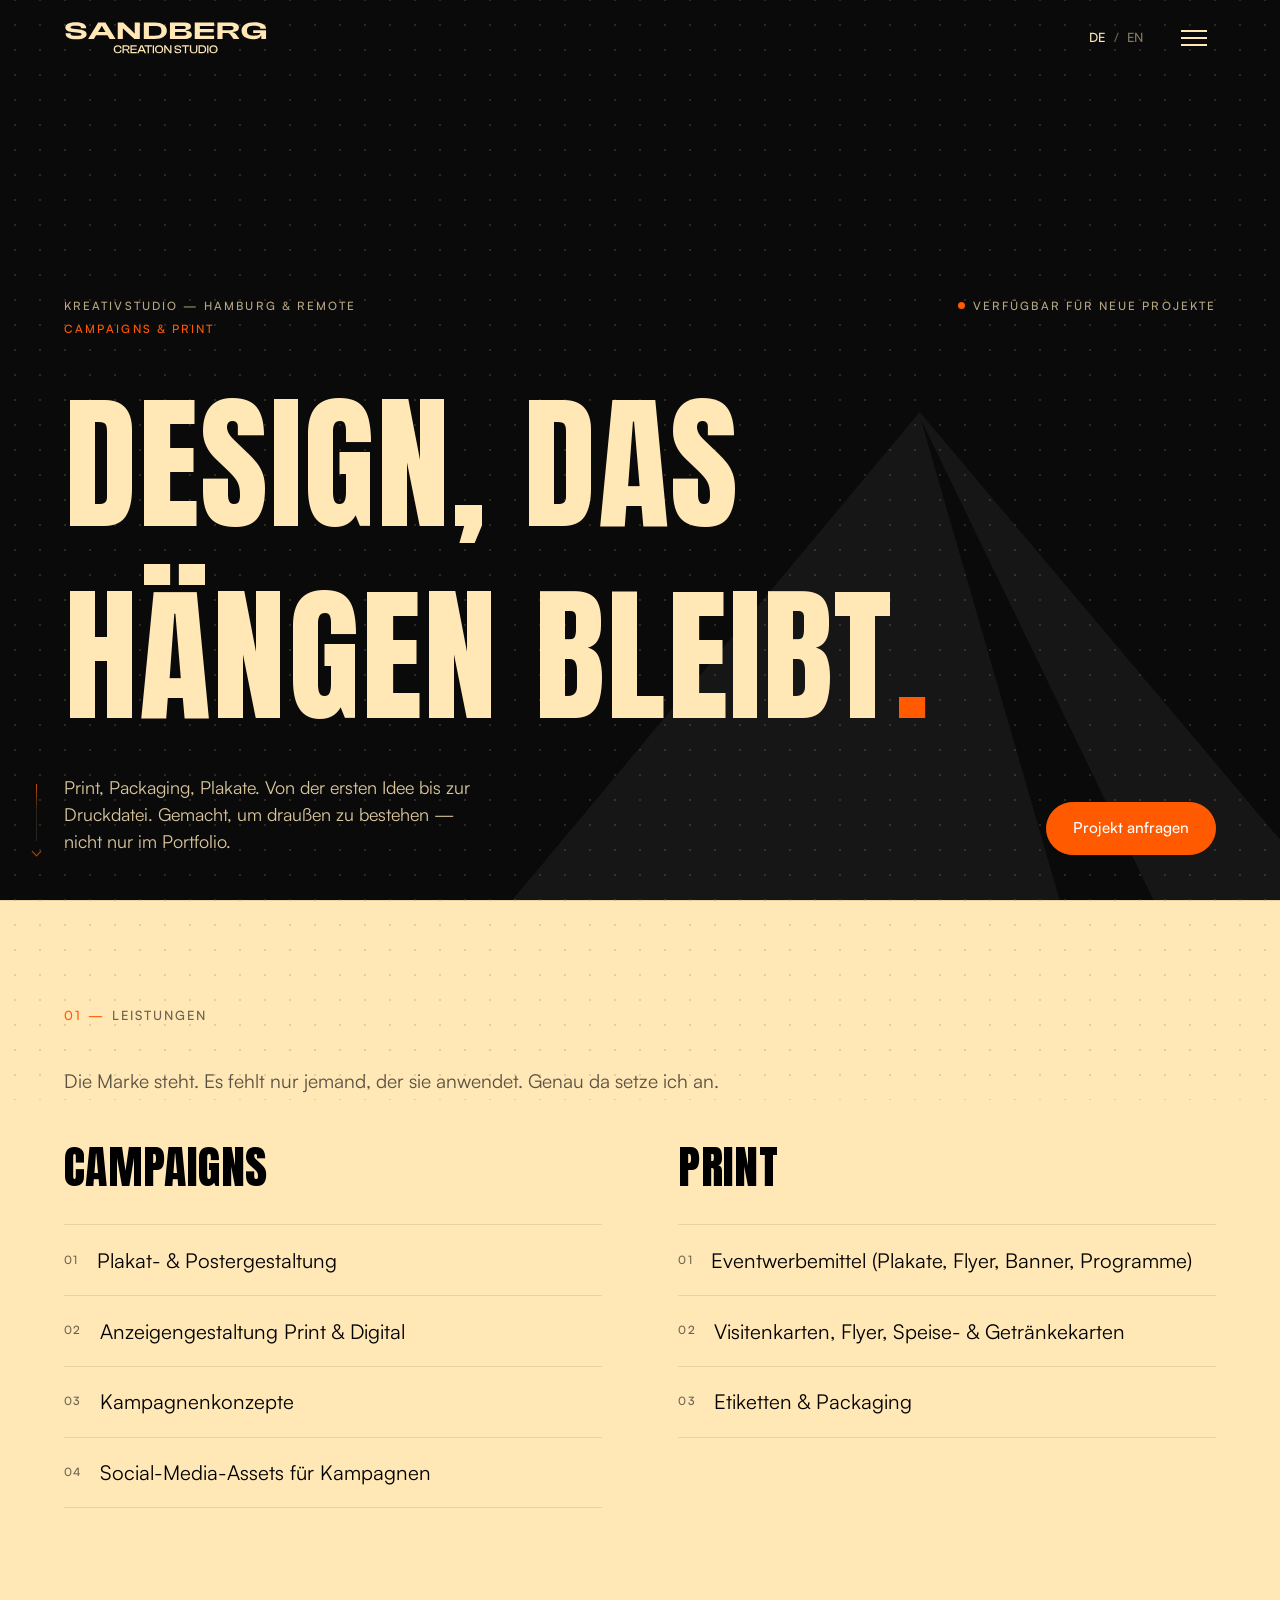
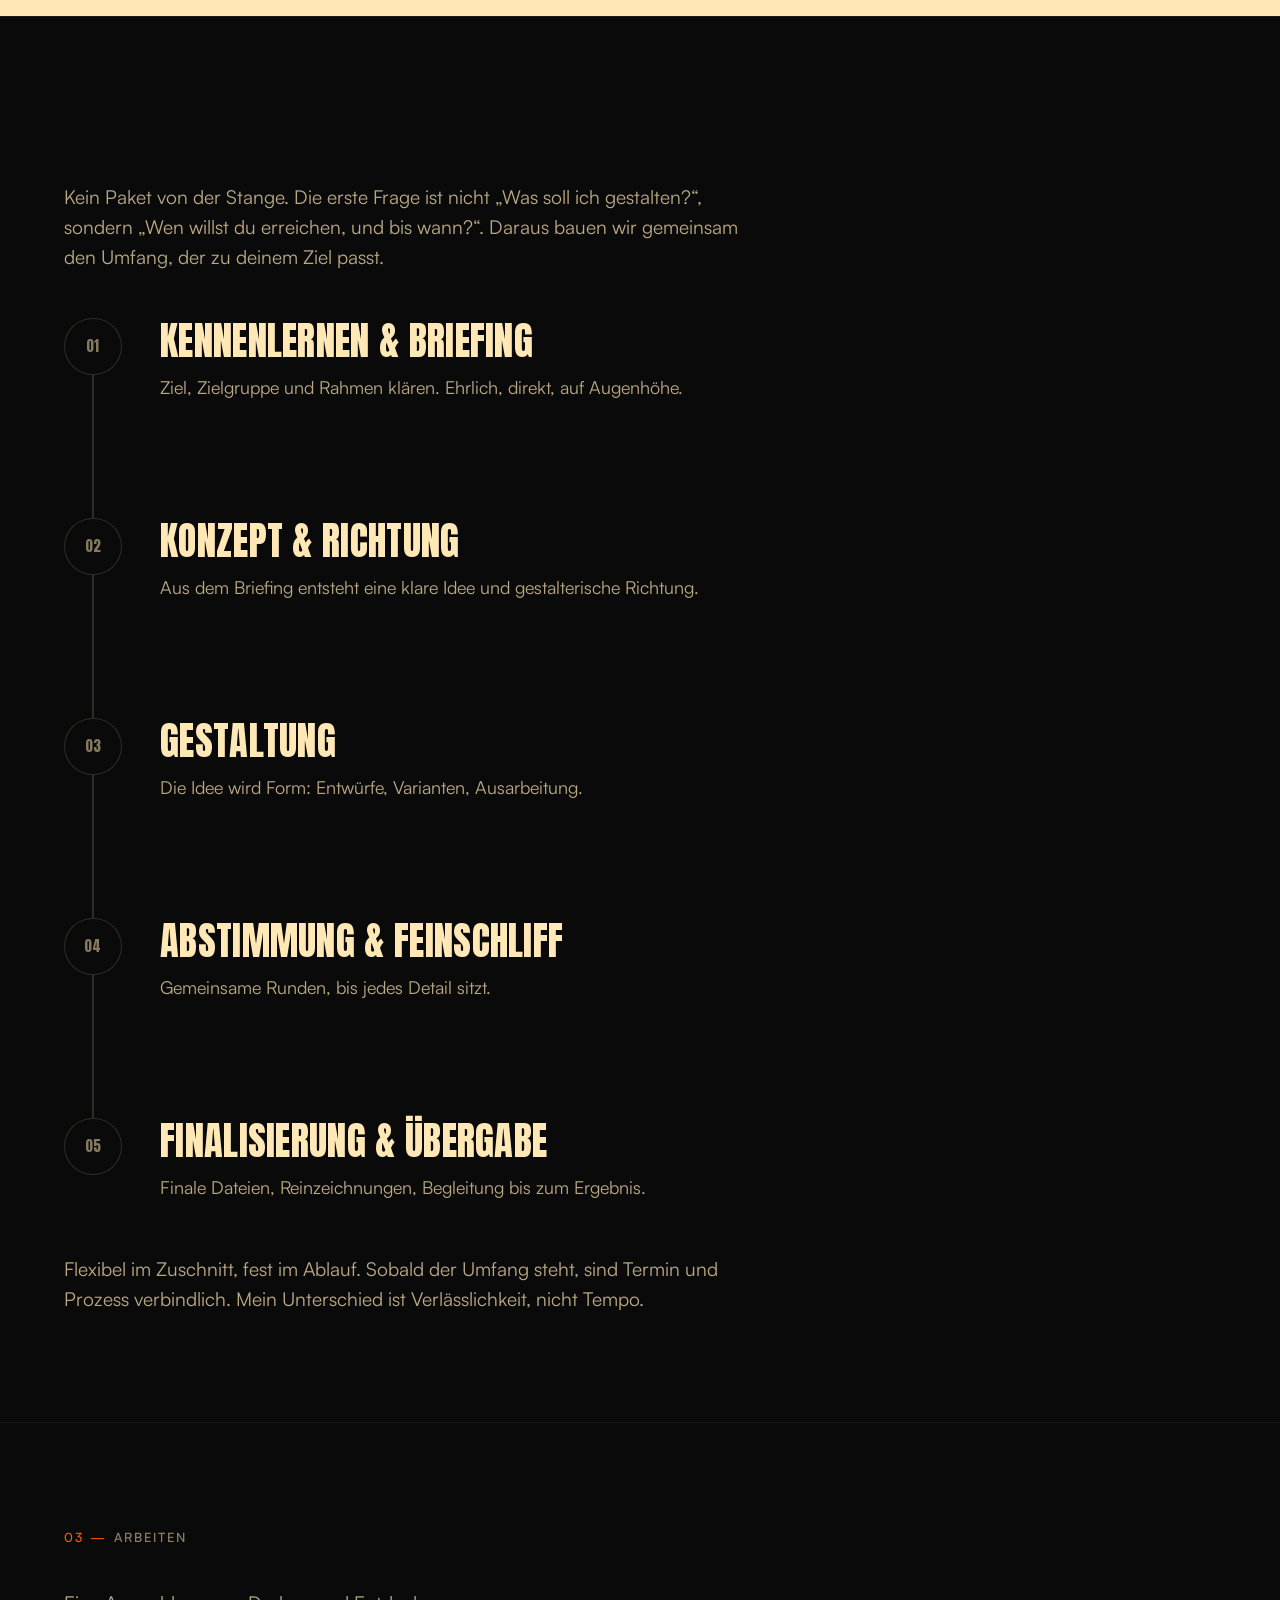
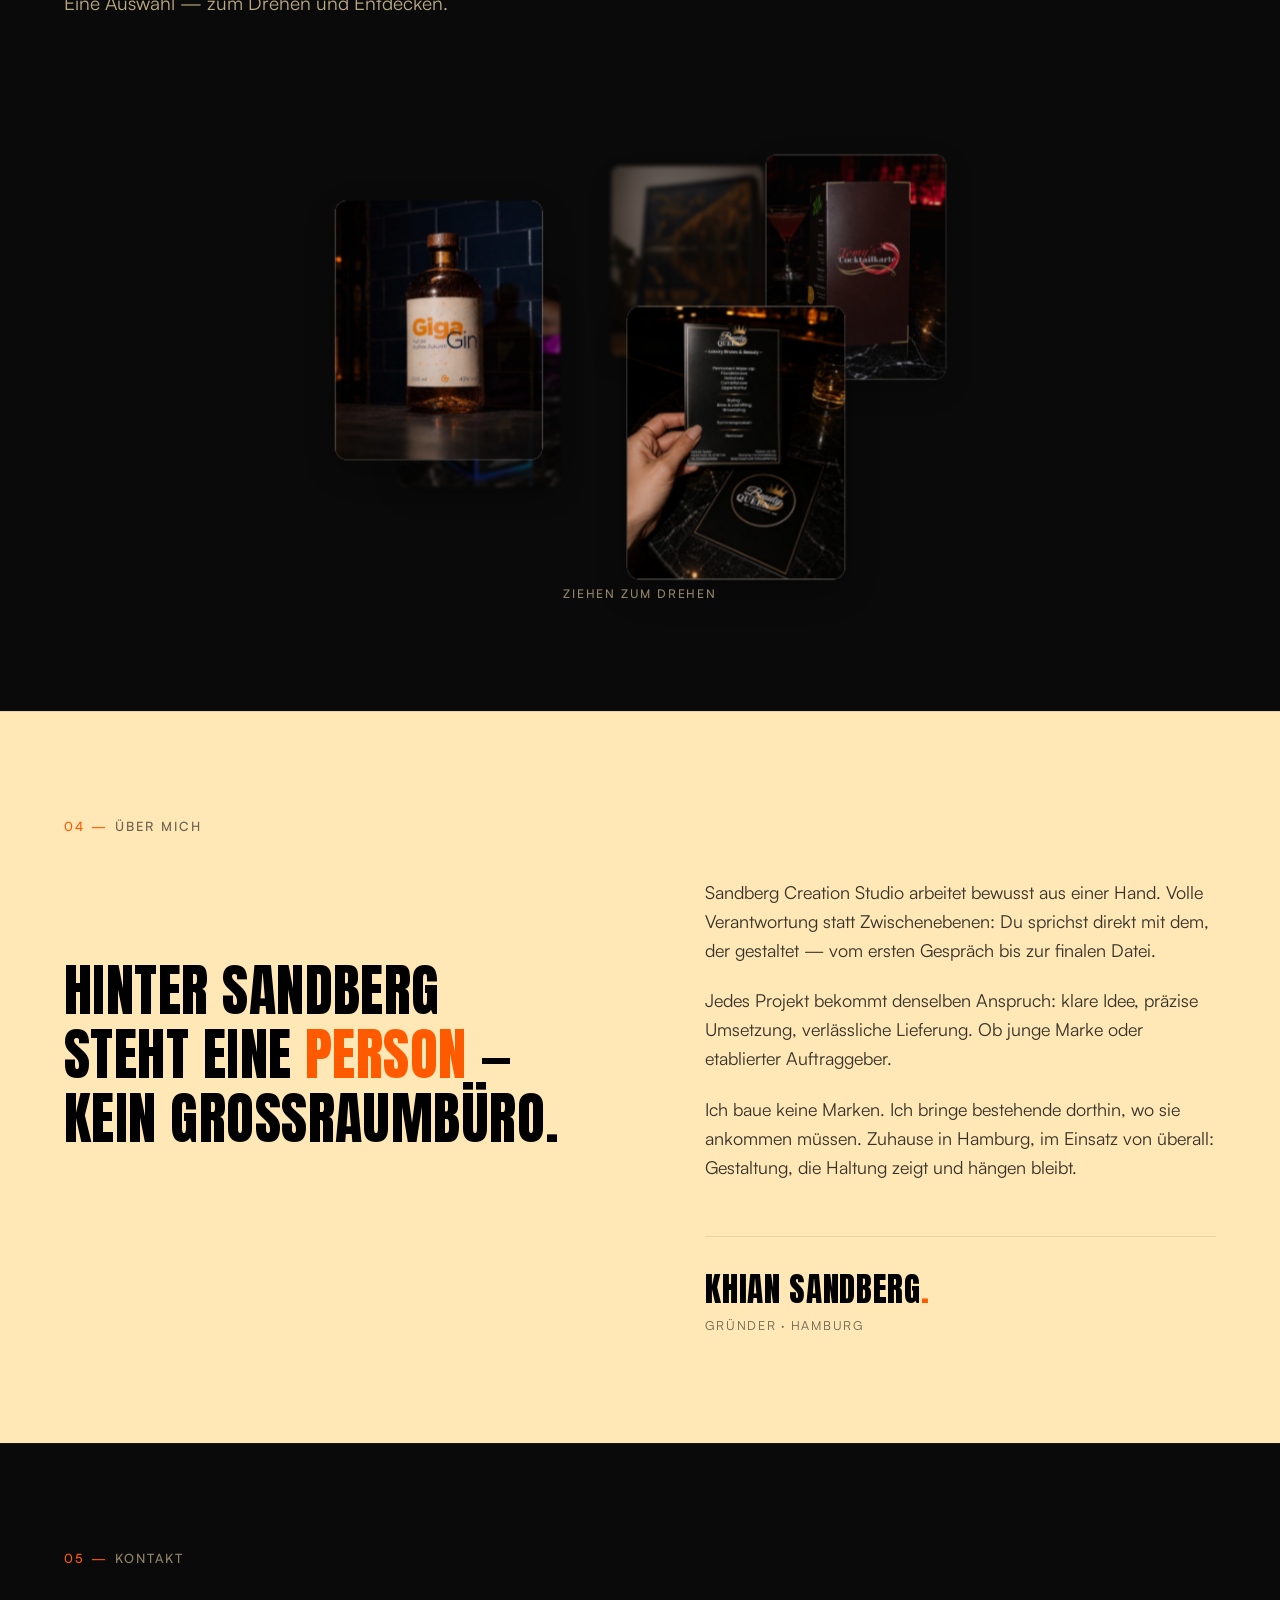
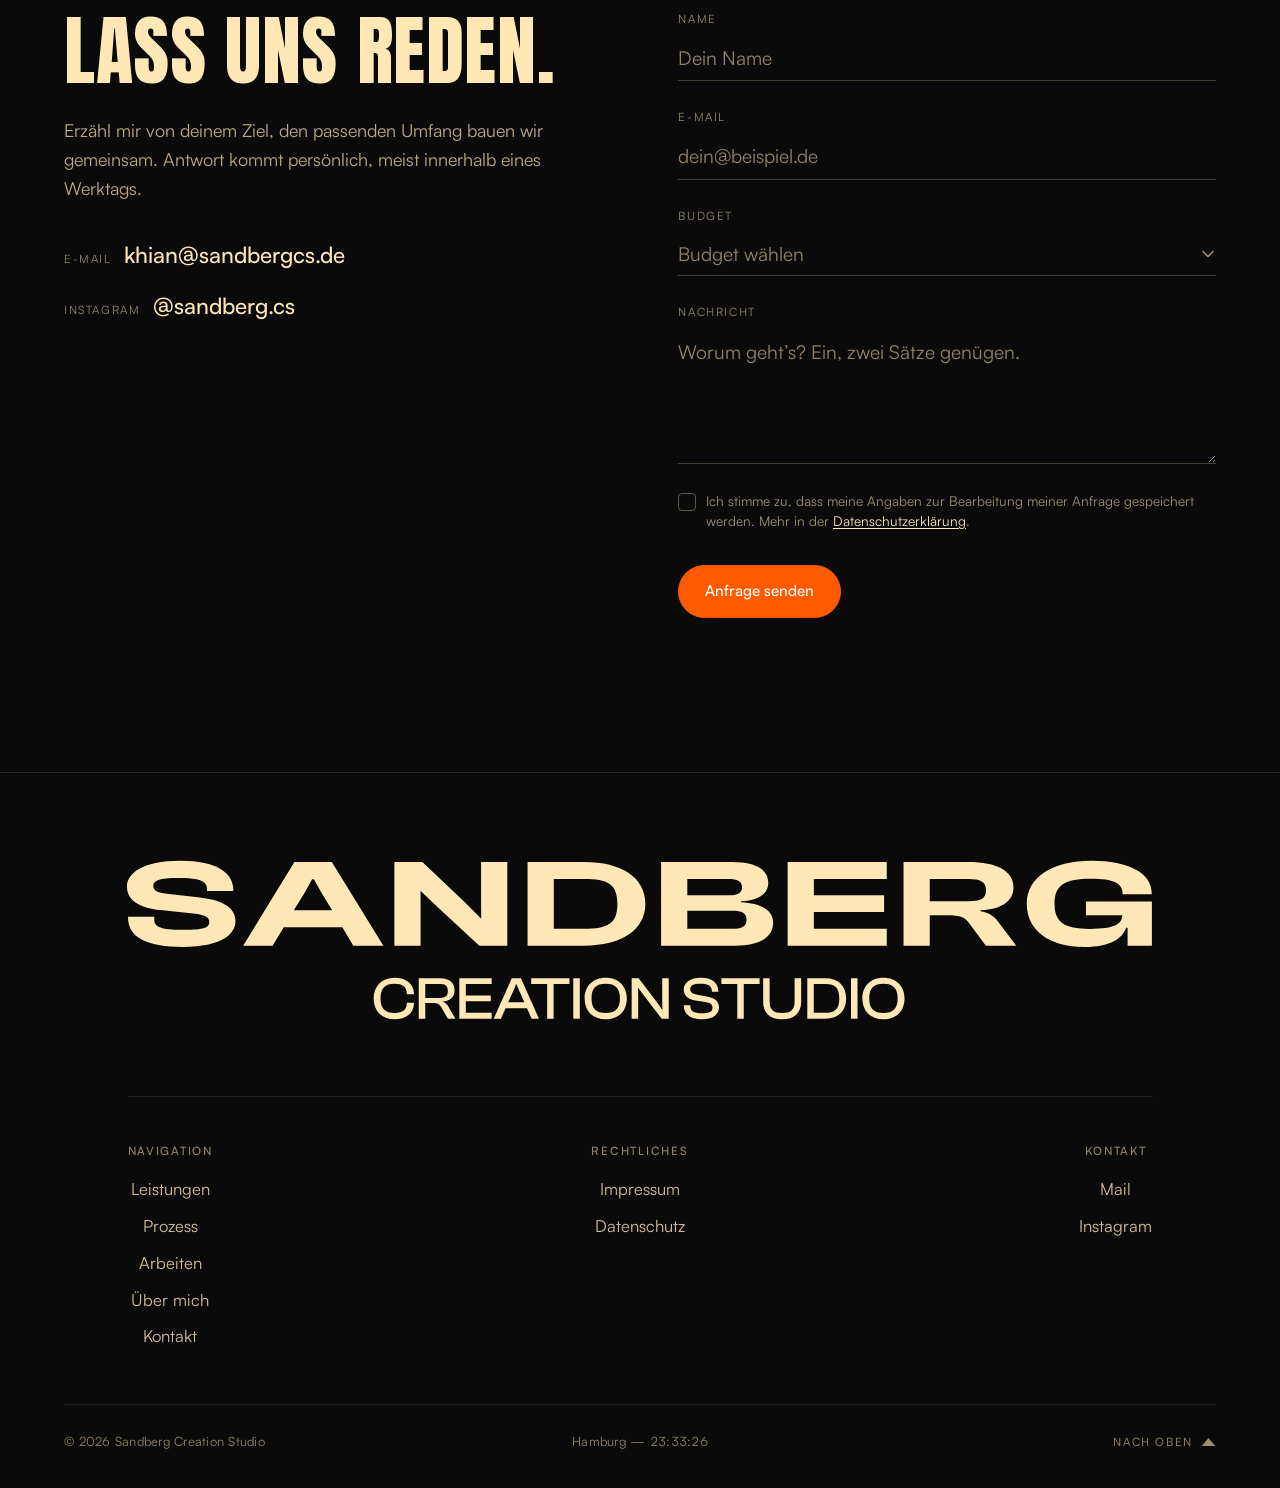
==== index.html @ be9f558d "Positionierung Phase 1: Einstiegspunkt, Paket-Versprechen, Verlaesslichkeit - Leistungen: neue Lead-" ====
<!DOCTYPE html>
<html lang="de">
<head>
  <meta charset="UTF-8" />
  <meta name="viewport" content="width=device-width, initial-scale=1.0" />
  <title>Sandberg Creation Studio — Design, das hängen bleibt.</title>
  <meta name="description" content="Sandberg Creation Studio — Kreativstudio für Campaigns & Print aus Hamburg. Design, das hängen bleibt." />
  <meta name="theme-color" content="#0A0A0A" />
  <link rel="icon" type="image/svg+xml" href="assets/img/favicon.svg" />
  <link rel="icon" type="image/png" sizes="48x48" href="assets/img/favicon-48.png" />
  <link rel="icon" type="image/png" sizes="32x32" href="assets/img/favicon-32.png" />
  <link rel="icon" type="image/png" sizes="16x16" href="assets/img/favicon-16.png" />
  <link rel="apple-touch-icon" href="assets/img/apple-touch-icon.png" />
  <link rel="canonical" href="https://sandbergcs.de/" />

  <meta property="og:type" content="website" />
  <meta property="og:site_name" content="Sandberg Creation Studio" />
  <meta property="og:title" content="Sandberg Creation Studio — Design, das hängen bleibt." />
  <meta property="og:description" content="Kreativstudio für Campaigns & Print — Hamburg & remote." />
  <meta property="og:url" content="https://sandbergcs.de/" />
  <meta property="og:image" content="https://sandbergcs.de/assets/img/og.png" />
  <meta property="og:image:width" content="1200" />
  <meta property="og:image:height" content="630" />
  <meta property="og:locale" content="de_DE" />
  <meta name="twitter:card" content="summary_large_image" />

  <script type="application/ld+json">
  {
    "@context": "https://schema.org",
    "@type": "ProfessionalService",
    "name": "Sandberg Creation Studio",
    "description": "Kreativstudio für Campaigns & Print aus Hamburg — Konzeption, Design und Reinzeichnung.",
    "url": "https://sandbergcs.de/",
    "email": "khian@sandbergcs.de",
    "image": "https://sandbergcs.de/assets/img/og.png",
    "logo": "https://sandbergcs.de/assets/img/og.png",
    "founder": {
      "@type": "Person",
      "name": "Khian Sandberg"
    },
    "address": {
      "@type": "PostalAddress",
      "addressLocality": "Hamburg",
      "addressCountry": "DE"
    },
    "areaServed": ["Hamburg", "Deutschland"],
    "knowsAbout": ["Kampagnengestaltung", "Printdesign", "Plakatgestaltung", "Packaging", "Anzeigengestaltung"],
    "sameAs": ["https://instagram.com/sandberg.cs"]
  }
  </script>

  <link rel="preload" href="assets/fonts/Anton-Regular.woff2" as="font" type="font/woff2" crossorigin />
  <link rel="preload" href="assets/fonts/Satoshi-Regular.woff2" as="font" type="font/woff2" crossorigin />
  <link rel="stylesheet" href="assets/css/fonts.css" />
  <link rel="stylesheet" href="assets/css/style.css" />
</head>
<body>

  <!-- ===================== GLOBALES BERG-LEITMOTIV ===================== -->
  <!-- wandert per Parallax mit; zwei Farbschichten, JS crossfadet sie je Sektion -->
  <div class="berg" aria-hidden="true">
    <svg class="berg__svg berg__svg--light" viewBox="0 0 100 59.63">
      <path fill-rule="evenodd" d="M49.77 0 L0 59.63 L100 59.63 Z M49.9 0.9 L66.87 59.63 L78.35 59.63 Z" />
    </svg>
    <svg class="berg__svg berg__svg--dark" viewBox="0 0 100 59.63">
      <path fill-rule="evenodd" d="M49.77 0 L0 59.63 L100 59.63 Z M49.9 0.9 L66.87 59.63 L78.35 59.63 Z" />
    </svg>
  </div>

  <!-- ===================== NAVIGATION ===================== -->
  <header class="nav" id="top">
    <div class="nav__inner">
      <a class="nav__logo" href="#top" aria-label="Sandberg Creation Studio — Startseite">
        <svg class="nav__logo-mark" viewBox="160 755 1206 197" fill="currentColor" aria-hidden="true">
          <path d="M169.25,828.61v-.87h30.41v2.61c0,8.98,6.28,12.6,33.85,12.6,24.32,0,30-2.61,30-9.12,0-5.94-4.66-8.11-18.65-9.85l-38.11-3.91c-24.32-2.75-38.71-11.44-38.71-27.22,0-14.62,16.62-29.97,62.23-29.97,41.75,0,61.21,13.76,61.21,34.17v.87h-30.61v-2.03c0-9.27-6.69-13.18-33.65-13.18-21.89,0-28.58,3.04-28.58,9.27,0,5.65,4.46,7.67,15.81,9.12l38.11,4.34c30.41,3.48,41.35,14.04,41.35,27.37,0,15.78-17.23,29.97-60.4,29.97s-64.25-11.58-64.25-34.17Z"/>
          <path d="M302.83,861.34l59.39-97.01h43.38l59.8,97.01h-34.86l-12.77-21.43h-67.9l-12.97,21.43h-34.05ZM361.61,820.36h44.39l-12.77-21.14-8.31-15.06h-2.23l-8.31,15.06-12.77,21.14Z"/>
          <path d="M478.16,861.34v-97.01h32.43l48.65,45.9,19.73,19.72v.7s-.27-19.55-.27-19.55v-46.77h30.41v97.01h-32.43l-50.07-46.33-18.48-17.75.35-.5.09,17.81v46.77h-30.4Z"/>
          <path d="M632.61,861.34v-97.01h65.47c43.58,0,71.15,18.1,71.15,48.5s-27.57,48.51-71.15,48.51h-65.47ZM663.02,783.87v57.92h35.07c27.57,0,38.71-5.65,38.71-28.96s-11.15-28.96-38.71-28.96h-35.07Z"/>
          <path d="M787.47,861.34v-97.01h81.48c27.77,0,42.77,8.4,42.77,23.6,0,12.02-8.92,20.71-31.62,21.86v1.3c25.13,1.3,37.3,10.28,37.3,23.31,0,16.51-14.19,26.93-44.59,26.93h-85.34ZM817.88,802.84h47.63c11.15,0,15.81-2.75,15.81-9.41s-4.86-9.55-16.22-9.55h-47.23v18.97ZM817.88,841.79h51.28c12.36,0,17.43-2.75,17.43-10.57s-5.07-10.42-17.43-10.42h-51.28v20.99Z"/>
          <path d="M934.22,861.34v-97.01h114.93v19.55h-84.52v18.97h81.48v19.4h-81.48v19.55h84.52v19.55h-114.93Z"/>
          <path d="M1068.61,861.34v-97.01h75c33.44,0,52.5,10.57,52.5,29.1,0,15.78-12.77,25.2-38.31,26.93v1.16c12.16,2.32,16.82,6.95,21.89,13.76l19.66,26.06h-35.27l-18.65-25.19c-5.47-7.53-10.54-9.99-26.35-9.99h-20.07v35.19h-30.41ZM1099.01,809.79h44.39c14.39,0,20.88-2.89,20.88-13.03,0-9.56-6.49-12.89-20.88-12.89h-44.39v25.92Z"/>
          <path d="M1211.51,812.83c0-30.26,28.78-49.95,75.4-49.95,42.57,0,69.53,14.19,69.53,37.5v1.16h-33.85v-1.16c0-11.29-10.34-16.65-36.49-16.65-30.81,0-42.36,7.53-42.36,29.1s11.15,29.1,40.94,29.1,37.07-5.9,37.63-15.78h-42.09v-16.07h76.42v51.26h-28.17v-20.85h-1.62c-4.66,12.74-18.85,22.3-48.24,22.3-41.55,0-67.09-19.69-67.09-49.95Z"/>
          <path d="M454.13,922.55c0-14.63,9.66-24.15,24.22-24.15,13.23,0,22.47,7,22.47,18.2v.98h-8.33v-.98c0-7.14-4.55-10.99-14.07-10.99-10.99,0-16.31,5.25-16.31,16.94s5.32,16.87,16.31,16.87c9.52,0,14.07-3.78,14.07-10.99v-.91h8.33v.91c0,11.27-9.17,18.27-22.47,18.27-14.56,0-24.22-9.52-24.22-24.15Z"/>
          <path d="M506.42,946.01v-46.9h24.36c10.64,0,17.22,5.04,17.22,13.79,0,7.77-5.11,12.53-13.93,13.02v.49c3.64.98,5.32,3.08,7,6.02l7.84,13.58h-8.68l-7.49-12.95c-2.1-3.71-4.27-5.25-10.15-5.25h-8.61v18.2h-7.56ZM513.98,921.99h16.73c6.3,0,9.45-2.17,9.45-8.05s-3.15-8.05-9.45-8.05h-16.73v16.1Z"/>
          <path d="M553.46,946.01v-46.9h37.52v6.79h-29.96v13.16h28.91v6.72h-28.91v13.44h29.96v6.79h-37.52Z"/>
          <path d="M593.35,946.01l20.93-46.9h10.64l20.93,46.9h-8.54l-5.39-12.18h-24.78l-5.39,12.18h-8.4ZM610.16,927.03h18.76l-6.37-14.28-2.73-6.65h-.56l-2.73,6.65-6.37,14.28Z"/>
          <path d="M655.32,946.01v-40.11h-18.48v-6.79h44.38v6.79h-18.41v40.11h-7.49Z"/>
          <path d="M685.63,946.01v-46.91h7.56v46.91h-7.56Z"/>
          <path d="M698.79,922.55c0-14.63,9.73-24.15,24.43-24.15s24.5,9.52,24.5,24.15-9.66,24.15-24.5,24.15-24.43-9.52-24.43-24.15ZM739.74,922.55c0-11.69-5.39-16.94-16.52-16.94s-16.45,5.25-16.45,16.94,5.32,16.87,16.45,16.87,16.52-5.18,16.52-16.87Z"/>
          <path d="M753.32,946.01v-46.91h8.12l21,27.44,6.09,8.75h.56l-.35-8.47v-27.72h7.56v46.91h-8.12l-21.14-27.37-5.88-8.26h-.56l.28,8.12v27.51h-7.56Z"/>
          <path d="M813.8,930.68v-.42h7.56v1.12c0,5.6,3.29,8.4,13.58,8.4,8.96,0,12.11-1.96,12.11-6.37,0-4.06-2.38-5.6-8.33-6.72l-11.48-1.89c-7.91-1.4-13.51-5.04-13.51-12.74,0-6.79,5.6-13.65,20.16-13.65,13.72,0,19.95,6.86,19.95,16.03v.42h-7.49v-.91c0-5.74-3.43-8.61-13.16-8.61-8.54,0-11.9,2.1-11.9,6.3s2.38,5.39,7.91,6.58l11.41,1.96c9.38,1.68,14,5.95,14,12.81s-5.81,13.72-19.67,13.72-21.14-6.16-21.14-16.03Z"/>
          <path d="M875.82,946.01v-40.11h-18.48v-6.79h44.38v6.79h-18.41v40.11h-7.49Z"/>
          <path d="M905.84,926.55v-27.44h7.49v26.95c0,9.45,4.2,13.37,14.49,13.37s14.49-3.92,14.49-13.37v-26.95h7.56v27.44c0,12.74-7.98,20.16-22.05,20.16s-21.98-7.42-21.98-20.16Z"/>
          <path d="M957.01,946.01v-46.91h21.35c14.56,0,23.73,8.96,23.73,23.45s-9.17,23.45-23.73,23.45h-21.35ZM964.5,905.89v33.32h13.86c10.85,0,15.75-4.62,15.75-16.66s-4.9-16.66-15.75-16.66h-13.86Z"/>
          <path d="M1007.69,946.01v-46.91h7.56v46.91h-7.56Z"/>
          <path d="M1020.85,922.55c0-14.63,9.73-24.15,24.43-24.15s24.5,9.52,24.5,24.15-9.66,24.15-24.5,24.15-24.43-9.52-24.43-24.15ZM1061.81,922.55c0-11.69-5.39-16.94-16.52-16.94s-16.45,5.25-16.45,16.94,5.32,16.87,16.45,16.87,16.52-5.18,16.52-16.87Z"/>
        </svg>
      </a>

      <div class="nav__right">
        <div class="lang" role="group" aria-label="Sprache wählen">
          <button data-lang="de" class="is-active" type="button">DE</button>
          <i>/</i>
          <button data-lang="en" type="button">EN</button>
        </div>
        <button class="burger" type="button" aria-label="Menü öffnen" aria-controls="menu" aria-expanded="false">
          <span></span>
        </button>
      </div>
    </div>
  </header>

  <!-- ===================== FULLSCREEN-MENÜ ===================== -->
  <nav class="menu" id="menu" aria-label="Hauptnavigation">
    <ul class="menu__list">
      <li class="menu__item"><a href="#top"><span class="num">01</span><span class="txt" data-de="Start" data-en="Home">Start</span></a></li>
      <li class="menu__item"><a href="#leistungen"><span class="num">02</span><span class="txt" data-de="Leistungen" data-en="Services">Leistungen</span></a></li>
      <li class="menu__item"><a href="#prozess"><span class="num">03</span><span class="txt" data-de="Prozess" data-en="Process">Prozess</span></a></li>
      <li class="menu__item"><a href="#portfolio"><span class="num">04</span><span class="txt" data-de="Arbeiten" data-en="Work">Arbeiten</span></a></li>
      <li class="menu__item"><a href="#ueber"><span class="num">05</span><span class="txt" data-de="Über mich" data-en="About">Über mich</span></a></li>
      <li class="menu__item"><a href="#kontakt"><span class="num">06</span><span class="txt" data-de="Kontakt" data-en="Contact">Kontakt</span></a></li>
    </ul>
    <div class="menu__foot">
      <a href="https://instagram.com/sandberg.cs" target="_blank" rel="noopener">Instagram — @sandberg.cs</a>
      <a href="mailto:khian@sandbergcs.de">khian@sandbergcs.de</a>
      <span data-de="Hamburg &amp; remote" data-en="Hamburg &amp; remote">Hamburg &amp; remote</span>
    </div>
  </nav>

  <!-- ===================== HERO ===================== -->
  <main>
    <section class="hero" aria-label="Intro">
      <div class="wrap hero__top">
        <div class="hero__meta">
          <div class="hero__meta-lines">
            <span class="label" data-de="Kreativstudio — Hamburg &amp; remote" data-en="Creative Studio — Hamburg &amp; remote">Kreativstudio — Hamburg &amp; remote</span>
            <span class="label label--accent" data-de="Campaigns &amp; Print" data-en="Campaigns &amp; Print">Campaigns &amp; Print</span>
          </div>
          <span class="label hero__avail">
            <i class="avail-dot" aria-hidden="true"></i>
            <span data-de="Verfügbar für neue Projekte" data-en="Available for new projects">Verfügbar für neue Projekte</span>
          </span>
        </div>
      </div>

      <div class="wrap hero__main">
        <h1 class="hero__title">
          <span class="line"><span data-de="Design, das" data-en="Design that">Design, das</span></span>
          <span class="line"><span data-de="hängen bleibt" data-en="sticks">hängen bleibt</span><span class="accent-dot" aria-hidden="true">.</span></span>
        </h1>
      </div>

      <div class="wrap hero__bottom">
        <div class="hero__bottom-left">
          <a class="hero__cue" href="#leistungen" aria-label="Nach unten scrollen">
            <span class="hero__cue-track"></span>
            <span class="hero__cue-arrow" aria-hidden="true"></span>
          </a>
          <p class="hero__subline" data-de="Print, Packaging, Plakate. Von der ersten Idee bis zur Druckdatei. Gemacht, um draußen zu bestehen — nicht nur im Portfolio." data-en="Print, Packaging, Posters. From first idea to print-ready file. Made to hold up out there — not just in a portfolio.">
            Print, Packaging, Plakate. Von der ersten Idee bis zur Druckdatei. Gemacht, um draußen zu bestehen — nicht nur im Portfolio.
          </p>
        </div>
        <div class="hero__actions">
          <a class="btn btn--accent" href="#kontakt" data-de="Projekt anfragen" data-en="Start a project">Projekt anfragen</a>
        </div>
      </div>
    </section>

    <!-- ===================== 02 — LEISTUNGEN ===================== -->
    <section class="lst" id="leistungen" aria-labelledby="lst-title">
      <div class="wrap lst__inner">
        <h2 class="lst__title" id="lst-title" data-reveal>
          <span class="lst__title-index">01 —</span>
          <span class="lst__title-word" data-de="Leistungen" data-en="Services">Leistungen</span>
        </h2>

        <p class="lst__lead" data-reveal
           data-de="Die Marke steht. Es fehlt nur jemand, der sie anwendet. Genau da setze ich an."
           data-en="The brand is there. What's missing is someone to put it to use. That's exactly where I come in.">Die Marke steht. Es fehlt nur jemand, der sie anwendet. Genau da setze ich an.</p>

        <div class="lst__grid">
          <div class="lst__cat" data-reveal>
            <h3 class="lst__cat-title">Campaigns</h3>
            <ul class="lst__list">
              <li class="lst__item" style="--i:0">
                <span class="lst__item-num">01</span>
                <span class="lst__item-text" data-de="Plakat- &amp; Postergestaltung" data-en="Poster &amp; large-format design">Plakat- &amp; Postergestaltung</span>
              </li>
              <li class="lst__item" style="--i:1">
                <span class="lst__item-num">02</span>
                <span class="lst__item-text" data-de="Anzeigengestaltung Print &amp; Digital" data-en="Ad design — print &amp; digital">Anzeigengestaltung Print &amp; Digital</span>
              </li>
              <li class="lst__item" style="--i:2">
                <span class="lst__item-num">03</span>
                <span class="lst__item-text" data-de="Kampagnenkonzepte" data-en="Campaign concepts">Kampagnenkonzepte</span>
              </li>
              <li class="lst__item" style="--i:3">
                <span class="lst__item-num">04</span>
                <span class="lst__item-text" data-de="Social-Media-Assets für Kampagnen" data-en="Social media assets for campaigns">Social-Media-Assets für Kampagnen</span>
              </li>
            </ul>
          </div>

          <div class="lst__cat" data-reveal>
            <h3 class="lst__cat-title">Print</h3>
            <ul class="lst__list">
              <li class="lst__item" style="--i:0">
                <span class="lst__item-num">01</span>
                <span class="lst__item-text" data-de="Eventwerbemittel (Plakate, Flyer, Banner, Programme)" data-en="Promotional materials (posters, flyers, banners, programmes)">Eventwerbemittel (Plakate, Flyer, Banner, Programme)</span>
              </li>
              <li class="lst__item" style="--i:1">
                <span class="lst__item-num">02</span>
                <span class="lst__item-text" data-de="Visitenkarten, Flyer, Speise- &amp; Getränkekarten" data-en="Business cards, flyers, food &amp; drink menus">Visitenkarten, Flyer, Speise- &amp; Getränkekarten</span>
              </li>
              <li class="lst__item" style="--i:2">
                <span class="lst__item-num">03</span>
                <span class="lst__item-text" data-de="Etiketten &amp; Packaging" data-en="Labels &amp; packaging">Etiketten &amp; Packaging</span>
              </li>
            </ul>
          </div>
        </div>
      </div>
    </section>
    <!-- ===================== 03 — WIE ICH ARBEITE ===================== -->
    <section class="prc" id="prozess" aria-labelledby="prc-title">
      <div class="wrap prc__inner">
        <h2 class="prc__title" id="prc-title" data-reveal>
          <span class="prc__title-index">02 —</span>
          <span class="prc__title-word" data-de="Prozess" data-en="Process">Prozess</span>
        </h2>

        <p class="prc__lead" data-reveal
           data-de="Kein Paket von der Stange. Die erste Frage ist nicht „Was soll ich gestalten?“, sondern „Wen willst du erreichen, und bis wann?“. Daraus bauen wir gemeinsam den Umfang, der zu deinem Ziel passt."
           data-en="No off-the-shelf package. The first question isn't “What should I design?”, but “Who do you want to reach, and by when?”. From there we build the scope that fits your goal, together.">Kein Paket von der Stange. Die erste Frage ist nicht „Was soll ich gestalten?“, sondern „Wen willst du erreichen, und bis wann?“. Daraus bauen wir gemeinsam den Umfang, der zu deinem Ziel passt.</p>

        <ol class="prc__steps">
          <span class="prc__path" aria-hidden="true"><span class="prc__path-fill"></span></span>

          <li class="prc__step">
            <span class="prc__step-num">01</span>
            <div class="prc__step-body">
              <h3 class="prc__step-title" data-de="Kennenlernen &amp; Briefing" data-en="Discovery &amp; brief">Kennenlernen &amp; Briefing</h3>
              <p class="prc__step-text" data-de="Ziel, Zielgruppe und Rahmen klären. Ehrlich, direkt, auf Augenhöhe." data-en="Defining goal, audience and scope. Honest, direct, on equal footing.">Ziel, Zielgruppe und Rahmen klären. Ehrlich, direkt, auf Augenhöhe.</p>
            </div>
          </li>

          <li class="prc__step">
            <span class="prc__step-num">02</span>
            <div class="prc__step-body">
              <h3 class="prc__step-title" data-de="Konzept &amp; Richtung" data-en="Concept &amp; direction">Konzept &amp; Richtung</h3>
              <p class="prc__step-text" data-de="Aus dem Briefing entsteht eine klare Idee und gestalterische Richtung." data-en="From the brief emerges a clear idea and creative direction.">Aus dem Briefing entsteht eine klare Idee und gestalterische Richtung.</p>
            </div>
          </li>

          <li class="prc__step">
            <span class="prc__step-num">03</span>
            <div class="prc__step-body">
              <h3 class="prc__step-title" data-de="Gestaltung" data-en="Design">Gestaltung</h3>
              <p class="prc__step-text" data-de="Die Idee wird Form: Entwürfe, Varianten, Ausarbeitung." data-en="The idea takes shape: drafts, variants, refinement.">Die Idee wird Form: Entwürfe, Varianten, Ausarbeitung.</p>
            </div>
          </li>

          <li class="prc__step">
            <span class="prc__step-num">04</span>
            <div class="prc__step-body">
              <h3 class="prc__step-title" data-de="Abstimmung &amp; Feinschliff" data-en="Review &amp; refinement">Abstimmung &amp; Feinschliff</h3>
              <p class="prc__step-text" data-de="Gemeinsame Runden, bis jedes Detail sitzt." data-en="Shared rounds until every detail is right.">Gemeinsame Runden, bis jedes Detail sitzt.</p>
            </div>
          </li>

          <li class="prc__step">
            <span class="prc__step-num">05</span>
            <div class="prc__step-body">
              <h3 class="prc__step-title" data-de="Finalisierung &amp; Übergabe" data-en="Delivery &amp; handover">Finalisierung &amp; Übergabe</h3>
              <p class="prc__step-text" data-de="Finale Dateien, Reinzeichnungen, Begleitung bis zum Ergebnis." data-en="Final files, artwork, support all the way to the result.">Finale Dateien, Reinzeichnungen, Begleitung bis zum Ergebnis.</p>
            </div>
          </li>
        </ol>

        <p class="prc__note" data-reveal
           data-de="Flexibel im Zuschnitt, fest im Ablauf. Sobald der Umfang steht, sind Termin und Prozess verbindlich. Mein Unterschied ist Verlässlichkeit, nicht Tempo."
           data-en="Flexible in scope, firm in delivery. Once the scope is set, timeline and process are binding. My edge is reliability, not speed.">Flexibel im Zuschnitt, fest im Ablauf. Sobald der Umfang steht, sind Termin und Prozess verbindlich. Mein Unterschied ist Verlässlichkeit, nicht Tempo.</p>
      </div>
    </section>
    <!-- ===================== 04 — ARBEITEN (Portfolio) ===================== -->
    <section class="pf" id="portfolio" aria-labelledby="pf-title">
      <div class="wrap pf__inner">
        <h2 class="pf__title" id="pf-title" data-reveal>
          <span class="pf__title-index">03 —</span>
          <span class="pf__title-word" data-de="Arbeiten" data-en="Work">Arbeiten</span>
        </h2>
        <p class="pf__lead" data-reveal
           data-de="Eine Auswahl — zum Drehen und Entdecken."
           data-en="A selection — drag to rotate and explore.">Eine Auswahl — zum Drehen und Entdecken.</p>

        <div class="pf__stage" data-reveal>
          <div class="pf__sphere" id="pfSphere">

            <a class="pf__item" href="work-ronnys-karte.html" aria-label="Ronnys Karte — Print">
              <span class="pf__card pf__card--a">
                <img class="pf__img" src="assets/work/ronnys-karte/card.jpg" alt="" loading="lazy" decoding="async" />
              </span>
              <span class="pf__label"><span class="pf__label-cat" data-de="Print" data-en="Print">Print</span><span class="pf__label-name" data-de="Ronnys Karte" data-en="Ronny’s menu">Ronnys Karte</span></span>
            </a>

            <a class="pf__item" href="work-flyer-sticker.html" aria-label="Flyer & Sticker — Print">
              <span class="pf__card pf__card--b">
                <img class="pf__img" src="assets/work/flyer-sticker/card.jpg" alt="" loading="lazy" decoding="async" />
              </span>
              <span class="pf__label"><span class="pf__label-cat" data-de="Print" data-en="Print">Print</span><span class="pf__label-name" data-de="Flyer &amp; Sticker" data-en="Flyers &amp; stickers">Flyer &amp; Sticker</span></span>
            </a>

            <a class="pf__item" href="work-gin-etikett.html" aria-label="Gin Etikett — Packaging">
              <span class="pf__card pf__card--c">
                <img class="pf__img" src="assets/work/gin-etikett/card.jpg" alt="" loading="lazy" decoding="async" />
              </span>
              <span class="pf__label"><span class="pf__label-cat" data-de="Packaging" data-en="Packaging">Packaging</span><span class="pf__label-name" data-de="Gin Etikett" data-en="Gin label">Gin Etikett</span></span>
            </a>

            <a class="pf__item" href="work-wunderbar-karte.html" aria-label="Wunderbar Karte — Print">
              <span class="pf__card pf__card--e">
                <img class="pf__img" src="assets/work/wunderbar-karte/card.jpg" alt="" loading="lazy" decoding="async" />
              </span>
              <span class="pf__label"><span class="pf__label-cat" data-de="Print" data-en="Print">Print</span><span class="pf__label-name" data-de="Wunderbar Karte" data-en="Wunderbar menu">Wunderbar Karte</span></span>
            </a>

            <a class="pf__item" href="work-poster-reihe.html" aria-label="Poster-Reihe — Plakat">
              <span class="pf__card pf__card--f">
                <img class="pf__img" src="assets/work/poster-reihe/card.jpg" alt="" loading="lazy" decoding="async" />
              </span>
              <span class="pf__label"><span class="pf__label-cat" data-de="Plakat" data-en="Poster">Plakat</span><span class="pf__label-name" data-de="Poster-Reihe" data-en="Poster series">Poster-Reihe</span></span>
            </a>

          </div>
          <p class="pf__hint" aria-hidden="true" data-de="Ziehen zum Drehen" data-en="Drag to rotate">Ziehen zum Drehen</p>
        </div>
      </div>
    </section>
    <!-- ===================== 05 — ÜBER MICH ===================== -->
    <!-- Bewusst OHNE Portrait. Persönlichkeit entsteht über Leitsatz + Signatur.
         Fließtext ist Platzhalter in Zieltonalität — vom Kunden 1:1 ersetzbar. -->
    <section class="abt" id="ueber" aria-labelledby="abt-statement">
      <div class="wrap abt__inner">
        <p class="abt__kicker" data-reveal>
          <span class="abt__kicker-num">04 —</span>
          <span data-de="Über mich" data-en="About">Über mich</span>
        </p>

        <div class="abt__grid">
          <!-- Linke Spalte: ruhiger Leitsatz (sticky) -->
          <h2 class="abt__statement" id="abt-statement" data-reveal data-words><span data-de="Hinter Sandberg steht eine " data-en="Behind Sandberg stands one ">Hinter Sandberg steht eine </span><em data-de="Person" data-en="person">Person</em><span data-de=" — kein Großraumbüro." data-en=" — not an open-plan office."> — kein Großraumbüro.</span></h2>

          <!-- Rechte Spalte: Fließtext + Signatur -->
          <div class="abt__body">
            <div class="abt__text" data-reveal style="transition-delay:.16s">
              <p data-de="Sandberg Creation Studio arbeitet bewusst aus einer Hand. Volle Verantwortung statt Zwischenebenen: Du sprichst direkt mit dem, der gestaltet — vom ersten Gespräch bis zur finalen Datei."
                 data-en="Sandberg Creation Studio deliberately works from a single pair of hands. Full responsibility instead of layers: you talk directly to the person who designs — from first call to final file.">Sandberg Creation Studio arbeitet bewusst aus einer Hand. Volle Verantwortung statt Zwischenebenen: Du sprichst direkt mit dem, der gestaltet — vom ersten Gespräch bis zur finalen Datei.</p>
              <p data-de="Jedes Projekt bekommt denselben Anspruch: klare Idee, präzise Umsetzung, verlässliche Lieferung. Ob junge Marke oder etablierter Auftraggeber."
                 data-en="Every project gets the same standard: a clear idea, precise execution, reliable delivery. Young brand or established client.">Jedes Projekt bekommt denselben Anspruch: klare Idee, präzise Umsetzung, verlässliche Lieferung. Ob junge Marke oder etablierter Auftraggeber.</p>
              <p data-de="Ich baue keine Marken. Ich bringe bestehende dorthin, wo sie ankommen müssen. Zuhause in Hamburg, im Einsatz von überall: Gestaltung, die Haltung zeigt und hängen bleibt."
                 data-en="I don't build brands. I bring existing ones to where they need to land. At home in Hamburg, working from anywhere: design that takes a stance and sticks.">Ich baue keine Marken. Ich bringe bestehende dorthin, wo sie ankommen müssen. Zuhause in Hamburg, im Einsatz von überall: Gestaltung, die Haltung zeigt und hängen bleibt.</p>
            </div>

            <!-- Signatur statt Portrait: rein typografisch, im Headline-System
                 der Seite — abgeschlossen mit dem orangen Signaturpunkt des Claims -->
            <div class="abt__sign" data-reveal style="transition-delay:.24s">
              <span class="abt__sign-name">Khian Sandberg<span class="accent-period" aria-hidden="true">.</span></span>
              <span class="abt__sign-role" data-de="Gründer · Hamburg" data-en="Founder · Hamburg">Gründer · Hamburg</span>
            </div>
          </div>
        </div>
      </div>
    </section>
    <!-- ===================== 06 — KONTAKT ===================== -->
    <section class="cnt" id="kontakt" aria-labelledby="cnt-title">
      <div class="wrap cnt__inner">
        <p class="cnt__kicker" data-reveal>
          <span class="cnt__kicker-num">05 —</span>
          <span data-de="Kontakt" data-en="Contact">Kontakt</span>
        </p>

        <div class="cnt__grid">
          <!-- Linke Spalte: CTA + direkte Kontakte -->
          <div class="cnt__intro">
            <h2 class="cnt__title" id="cnt-title" data-reveal
                data-de="Lass uns reden." data-en="Let’s talk.">Lass uns reden.</h2>
            <p class="cnt__lead" data-reveal style="transition-delay:.06s"
               data-de="Erzähl mir von deinem Ziel, den passenden Umfang bauen wir gemeinsam. Antwort kommt persönlich, meist innerhalb eines Werktags."
               data-en="Tell me about your goal, and we'll build the right scope together. You'll hear back personally, usually within one business day.">Erzähl mir von deinem Ziel, den passenden Umfang bauen wir gemeinsam. Antwort kommt persönlich, meist innerhalb eines Werktags.</p>
            <div class="cnt__direct" data-reveal style="transition-delay:.12s">
              <a class="cnt__direct-link" href="mailto:khian@sandbergcs.de">
                <span class="cnt__direct-label" data-de="E-Mail" data-en="Email">E-Mail</span>
                <span class="cnt__direct-val">khian@sandbergcs.de</span>
              </a>
              <a class="cnt__direct-link" href="https://instagram.com/sandberg.cs" target="_blank" rel="noopener">
                <span class="cnt__direct-label">Instagram</span>
                <span class="cnt__direct-val">@sandberg.cs</span>
              </a>
            </div>
          </div>

          <!-- Rechte Spalte: Formular (Formspree, async via main.js) -->
          <form class="cnt__form" id="contactForm" data-reveal style="transition-delay:.1s"
                action="https://formspree.io/f/meewngqw" method="POST" novalidate>
            <!-- Spam-Honeypot: für Menschen unsichtbar -->
            <input type="text" name="_gotcha" class="cnt__hp" tabindex="-1" autocomplete="off" aria-hidden="true">
            <input type="hidden" name="_subject" value="Neue Projektanfrage über sandbergcs.de">

            <div class="cnt__field">
              <label class="cnt__label" for="cf-name" data-de="Name" data-en="Name">Name</label>
              <input class="cnt__input" id="cf-name" name="name" type="text" required autocomplete="name"
                     placeholder="Dein Name" data-de-ph="Dein Name" data-en-ph="Your name">
            </div>

            <div class="cnt__field">
              <label class="cnt__label" for="cf-email" data-de="E-Mail" data-en="Email">E-Mail</label>
              <input class="cnt__input" id="cf-email" name="email" type="email" required autocomplete="email"
                     placeholder="dein@beispiel.de" data-de-ph="dein@beispiel.de" data-en-ph="you@example.com">
            </div>

            <div class="cnt__field">
              <label class="cnt__label" for="cf-budget" data-de="Budget" data-en="Budget">Budget</label>
              <div class="cnt__select-wrap">
                <select class="cnt__input cnt__select" id="cf-budget" name="budget" required>
                  <option value="" disabled selected data-de="Budget wählen" data-en="Select budget">Budget wählen</option>
                  <option value="&lt; 1.000 €">&lt; 1.000 €</option>
                  <option value="1.000–2.000 €">1.000–2.000 €</option>
                  <option value="2.000–3.000 €">2.000–3.000 €</option>
                  <option value="3.000–4.000 €">3.000–4.000 €</option>
                  <option value="4.000–5.000 €">4.000–5.000 €</option>
                  <option value="5.000–6.000 €">5.000–6.000 €</option>
                  <option value="6.000–7.000 €">6.000–7.000 €</option>
                  <option value="7.000–8.000 €">7.000–8.000 €</option>
                  <option value="&gt; 8.000 €">&gt; 8.000 €</option>
                  <option value="noch unklar" data-de="noch unklar" data-en="not sure yet">noch unklar</option>
                </select>
                <span class="cnt__select-arrow" aria-hidden="true">
                  <svg viewBox="0 0 12 8"><path d="M1 1.5 L6 6.5 L11 1.5" fill="none" stroke="currentColor" stroke-width="1.6" stroke-linecap="round" stroke-linejoin="round"/></svg>
                </span>
              </div>
            </div>

            <div class="cnt__field">
              <label class="cnt__label" for="cf-msg" data-de="Nachricht" data-en="Message">Nachricht</label>
              <textarea class="cnt__input cnt__textarea" id="cf-msg" name="message" rows="4" required
                        placeholder="Worum geht’s? Ein, zwei Sätze genügen."
                        data-de-ph="Worum geht’s? Ein, zwei Sätze genügen." data-en-ph="What’s it about? A line or two is enough."></textarea>
            </div>

            <label class="cnt__consent">
              <input class="cnt__consent-box" type="checkbox" id="cf-consent" name="consent" required>
              <span class="cnt__consent-text"><span data-de="Ich stimme zu, dass meine Angaben zur Bearbeitung meiner Anfrage gespeichert werden. Mehr in der " data-en="I agree that my details will be stored to process my request. More in the ">Ich stimme zu, dass meine Angaben zur Bearbeitung meiner Anfrage gespeichert werden. Mehr in der </span><a class="cnt__consent-link" href="datenschutz.html" data-de="Datenschutzerklärung" data-en="privacy policy">Datenschutzerklärung</a><span>.</span></span>
            </label>

            <button class="btn btn--accent cnt__submit" type="submit" data-de="Anfrage senden" data-en="Send request">Anfrage senden</button>

            <p class="cnt__status" id="cnt-status" role="status" aria-live="polite"></p>
          </form>
        </div>
      </div>
    </section>
  </main>

  <!-- ===================== FOOTER ===================== -->
  <footer class="ft" id="footer">
    <div class="wrap ft__inner">

      <!-- 1) Closing: große Wortmarke + Claim -->
      <div class="ft__brand">
        <a class="ft__logo" href="#top" aria-label="Sandberg Creation Studio — nach oben">
          <svg class="ft__logo-mark" viewBox="160 755 1206 197" fill="currentColor" aria-hidden="true">
            <path d="M169.25,828.61v-.87h30.41v2.61c0,8.98,6.28,12.6,33.85,12.6,24.32,0,30-2.61,30-9.12,0-5.94-4.66-8.11-18.65-9.85l-38.11-3.91c-24.32-2.75-38.71-11.44-38.71-27.22,0-14.62,16.62-29.97,62.23-29.97,41.75,0,61.21,13.76,61.21,34.17v.87h-30.61v-2.03c0-9.27-6.69-13.18-33.65-13.18-21.89,0-28.58,3.04-28.58,9.27,0,5.65,4.46,7.67,15.81,9.12l38.11,4.34c30.41,3.48,41.35,14.04,41.35,27.37,0,15.78-17.23,29.97-60.4,29.97s-64.25-11.58-64.25-34.17Z"/>
            <path d="M302.83,861.34l59.39-97.01h43.38l59.8,97.01h-34.86l-12.77-21.43h-67.9l-12.97,21.43h-34.05ZM361.61,820.36h44.39l-12.77-21.14-8.31-15.06h-2.23l-8.31,15.06-12.77,21.14Z"/>
            <path d="M478.16,861.34v-97.01h32.43l48.65,45.9,19.73,19.72v.7s-.27-19.55-.27-19.55v-46.77h30.41v97.01h-32.43l-50.07-46.33-18.48-17.75.35-.5.09,17.81v46.77h-30.4Z"/>
            <path d="M632.61,861.34v-97.01h65.47c43.58,0,71.15,18.1,71.15,48.5s-27.57,48.51-71.15,48.51h-65.47ZM663.02,783.87v57.92h35.07c27.57,0,38.71-5.65,38.71-28.96s-11.15-28.96-38.71-28.96h-35.07Z"/>
            <path d="M787.47,861.34v-97.01h81.48c27.77,0,42.77,8.4,42.77,23.6,0,12.02-8.92,20.71-31.62,21.86v1.3c25.13,1.3,37.3,10.28,37.3,23.31,0,16.51-14.19,26.93-44.59,26.93h-85.34ZM817.88,802.84h47.63c11.15,0,15.81-2.75,15.81-9.41s-4.86-9.55-16.22-9.55h-47.23v18.97ZM817.88,841.79h51.28c12.36,0,17.43-2.75,17.43-10.57s-5.07-10.42-17.43-10.42h-51.28v20.99Z"/>
            <path d="M934.22,861.34v-97.01h114.93v19.55h-84.52v18.97h81.48v19.4h-81.48v19.55h84.52v19.55h-114.93Z"/>
            <path d="M1068.61,861.34v-97.01h75c33.44,0,52.5,10.57,52.5,29.1,0,15.78-12.77,25.2-38.31,26.93v1.16c12.16,2.32,16.82,6.95,21.89,13.76l19.66,26.06h-35.27l-18.65-25.19c-5.47-7.53-10.54-9.99-26.35-9.99h-20.07v35.19h-30.41ZM1099.01,809.79h44.39c14.39,0,20.88-2.89,20.88-13.03,0-9.56-6.49-12.89-20.88-12.89h-44.39v25.92Z"/>
            <path d="M1211.51,812.83c0-30.26,28.78-49.95,75.4-49.95,42.57,0,69.53,14.19,69.53,37.5v1.16h-33.85v-1.16c0-11.29-10.34-16.65-36.49-16.65-30.81,0-42.36,7.53-42.36,29.1s11.15,29.1,40.94,29.1,37.07-5.9,37.63-15.78h-42.09v-16.07h76.42v51.26h-28.17v-20.85h-1.62c-4.66,12.74-18.85,22.3-48.24,22.3-41.55,0-67.09-19.69-67.09-49.95Z"/>
            <path d="M454.13,922.55c0-14.63,9.66-24.15,24.22-24.15,13.23,0,22.47,7,22.47,18.2v.98h-8.33v-.98c0-7.14-4.55-10.99-14.07-10.99-10.99,0-16.31,5.25-16.31,16.94s5.32,16.87,16.31,16.87c9.52,0,14.07-3.78,14.07-10.99v-.91h8.33v.91c0,11.27-9.17,18.27-22.47,18.27-14.56,0-24.22-9.52-24.22-24.15Z"/>
            <path d="M506.42,946.01v-46.9h24.36c10.64,0,17.22,5.04,17.22,13.79,0,7.77-5.11,12.53-13.93,13.02v.49c3.64.98,5.32,3.08,7,6.02l7.84,13.58h-8.68l-7.49-12.95c-2.1-3.71-4.27-5.25-10.15-5.25h-8.61v18.2h-7.56ZM513.98,921.99h16.73c6.3,0,9.45-2.17,9.45-8.05s-3.15-8.05-9.45-8.05h-16.73v16.1Z"/>
            <path d="M553.46,946.01v-46.9h37.52v6.79h-29.96v13.16h28.91v6.72h-28.91v13.44h29.96v6.79h-37.52Z"/>
            <path d="M593.35,946.01l20.93-46.9h10.64l20.93,46.9h-8.54l-5.39-12.18h-24.78l-5.39,12.18h-8.4ZM610.16,927.03h18.76l-6.37-14.28-2.73-6.65h-.56l-2.73,6.65-6.37,14.28Z"/>
            <path d="M655.32,946.01v-40.11h-18.48v-6.79h44.38v6.79h-18.41v40.11h-7.49Z"/>
            <path d="M685.63,946.01v-46.91h7.56v46.91h-7.56Z"/>
            <path d="M698.79,922.55c0-14.63,9.73-24.15,24.43-24.15s24.5,9.52,24.5,24.15-9.66,24.15-24.5,24.15-24.43-9.52-24.43-24.15ZM739.74,922.55c0-11.69-5.39-16.94-16.52-16.94s-16.45,5.25-16.45,16.94,5.32,16.87,16.45,16.87,16.52-5.18,16.52-16.87Z"/>
            <path d="M753.32,946.01v-46.91h8.12l21,27.44,6.09,8.75h.56l-.35-8.47v-27.72h7.56v46.91h-8.12l-21.14-27.37-5.88-8.26h-.56l.28,8.12v27.51h-7.56Z"/>
            <path d="M813.8,930.68v-.42h7.56v1.12c0,5.6,3.29,8.4,13.58,8.4,8.96,0,12.11-1.96,12.11-6.37,0-4.06-2.38-5.6-8.33-6.72l-11.48-1.89c-7.91-1.4-13.51-5.04-13.51-12.74,0-6.79,5.6-13.65,20.16-13.65,13.72,0,19.95,6.86,19.95,16.03v.42h-7.49v-.91c0-5.74-3.43-8.61-13.16-8.61-8.54,0-11.9,2.1-11.9,6.3s2.38,5.39,7.91,6.58l11.41,1.96c9.38,1.68,14,5.95,14,12.81s-5.81,13.72-19.67,13.72-21.14-6.16-21.14-16.03Z"/>
            <path d="M875.82,946.01v-40.11h-18.48v-6.79h44.38v6.79h-18.41v40.11h-7.49Z"/>
            <path d="M905.84,926.55v-27.44h7.49v26.95c0,9.45,4.2,13.37,14.49,13.37s14.49-3.92,14.49-13.37v-26.95h7.56v27.44c0,12.74-7.98,20.16-22.05,20.16s-21.98-7.42-21.98-20.16Z"/>
            <path d="M957.01,946.01v-46.91h21.35c14.56,0,23.73,8.96,23.73,23.45s-9.17,23.45-23.73,23.45h-21.35ZM964.5,905.89v33.32h13.86c10.85,0,15.75-4.62,15.75-16.66s-4.9-16.66-15.75-16.66h-13.86Z"/>
            <path d="M1007.69,946.01v-46.91h7.56v46.91h-7.56Z"/>
            <path d="M1020.85,922.55c0-14.63,9.73-24.15,24.43-24.15s24.5,9.52,24.5,24.15-9.66,24.15-24.5,24.15-24.43-9.52-24.43-24.15ZM1061.81,922.55c0-11.69-5.39-16.94-16.52-16.94s-16.45,5.25-16.45,16.94,5.32,16.87,16.45,16.87,16.52-5.18,16.52-16.87Z"/>
          </svg>
        </a>
      </div>

      <!-- 2) Link-Spalten -->
      <div class="ft__cols">
        <nav class="ft__col" aria-label="Navigation">
          <h3 class="ft__col-title" data-de="Navigation" data-en="Navigation">Navigation</h3>
          <ul class="ft__list">
            <li><a href="#leistungen" data-de="Leistungen" data-en="Services">Leistungen</a></li>
            <li><a href="#prozess" data-de="Prozess" data-en="Process">Prozess</a></li>
            <li><a href="#portfolio" data-de="Arbeiten" data-en="Work">Arbeiten</a></li>
            <li><a href="#ueber" data-de="Über mich" data-en="About">Über mich</a></li>
            <li><a href="#kontakt" data-de="Kontakt" data-en="Contact">Kontakt</a></li>
          </ul>
        </nav>
        <nav class="ft__col" aria-label="Rechtliches">
          <h3 class="ft__col-title" data-de="Rechtliches" data-en="Legal">Rechtliches</h3>
          <ul class="ft__list">
            <li><a href="impressum.html" data-de="Impressum" data-en="Imprint">Impressum</a></li>
            <li><a href="datenschutz.html" data-de="Datenschutz" data-en="Privacy">Datenschutz</a></li>
          </ul>
        </nav>
        <div class="ft__col">
          <h3 class="ft__col-title" data-de="Kontakt" data-en="Contact">Kontakt</h3>
          <ul class="ft__list">
            <li><a href="mailto:khian@sandbergcs.de" data-de="Mail" data-en="Mail">Mail</a></li>
            <li><a href="https://instagram.com/sandberg.cs" target="_blank" rel="noopener" data-de="Instagram" data-en="Instagram">Instagram</a></li>
          </ul>
        </div>
      </div>

      <!-- 3) Meta-Leiste -->
      <div class="ft__meta">
        <p class="ft__copy">© 2026 Sandberg Creation Studio</p>
        <p class="ft__time">
          <span data-de="Hamburg" data-en="Hamburg">Hamburg</span><span class="ft__time-sep"> — </span><span class="ft__time-val">--:--:--</span>
        </p>
        <a class="ft__top" href="#top">
          <span data-de="Nach oben" data-en="Back to top">Nach oben</span>
          <span class="ft__top-berg" aria-hidden="true">
            <svg viewBox="0 0 100 59.63"><path d="M49.77 0 L0 59.63 L100 59.63 Z" fill="currentColor"/></svg>
          </span>
        </a>
      </div>

    </div>
  </footer>

  <script src="assets/js/main.js"></script>

  <!-- GoatCounter (cookielose Webanalyse, DSGVO-freundlich) -->
  <!-- TODO: GoatCounter-Konto: sandbergcs.goatcounter.com -->
  <script data-goatcounter="https://sandbergcs.goatcounter.com/count"
          async src="//gc.zgo.at/count.js"></script>
</body>
</html>
---- assets/css/fonts.css ----
/* === Anton (Headlines — Poster-Grotesk, ein Schnitt, lebt in Versalien) === */
@font-face {
  font-family: "Anton";
  src: url("../fonts/Anton-Regular.woff2") format("woff2");
  font-weight: 400;
  font-style: normal;
  font-display: swap;
}

/* === Clash Display (nicht mehr im Einsatz — nur noch Referenz für font-test.html) === */
@font-face {
  font-family: "Clash Display";
  src: url("../fonts/ClashDisplay-Variable.woff2") format("woff2-variations");
  font-weight: 200 700;
  font-style: normal;
  font-display: swap;
}
@font-face {
  font-family: "Clash Display";
  src: url("../fonts/ClashDisplay-Semibold.woff2") format("woff2");
  font-weight: 600;
  font-style: normal;
  font-display: swap;
}

/* === Satoshi (Body) === */
@font-face {
  font-family: "Satoshi";
  src: url("../fonts/Satoshi-Light.woff2") format("woff2");
  font-weight: 300;
  font-style: normal;
  font-display: swap;
}
@font-face {
  font-family: "Satoshi";
  src: url("../fonts/Satoshi-Regular.woff2") format("woff2");
  font-weight: 400;
  font-style: normal;
  font-display: swap;
}
@font-face {
  font-family: "Satoshi";
  src: url("../fonts/Satoshi-Medium.woff2") format("woff2");
  font-weight: 500;
  font-style: normal;
  font-display: swap;
}
@font-face {
  font-family: "Satoshi";
  src: url("../fonts/Satoshi-Bold.woff2") format("woff2");
  font-weight: 700;
  font-style: normal;
  font-display: swap;
}
---- assets/css/style.css ----
/* ============================================================
   Sandberg Creation Studio — Core Styles
   Abschnitt 1: Tokens · Base · Navigation · Hero
   ============================================================ */

/* ---------- Design Tokens ---------- */
:root {
  /* Farben */
  --sand: #FFE7B6;
  --sand-soft: #FBF4E6;
  --sand-line: #E8D4A0;
  --ink: #0A0A0A;
  --black: #000000;
  --accent: #FF5A00;
  --white: #FFFFFF;

  /* Semantik */
  --bg: var(--sand);
  --fg: var(--black);

  /* Typo */
  --font-display: "Anton", "Arial Narrow", sans-serif;
  --font-body: "Satoshi", "Helvetica Neue", Arial, sans-serif;

  /* Spacing (8px-Grid) */
  --s-1: 8px;  --s-2: 16px; --s-3: 24px; --s-4: 32px;
  --s-5: 48px; --s-6: 64px; --s-7: 96px; --s-8: 128px;

  --maxw: 1480px;
  --gutter: clamp(20px, 5vw, 72px);

  /* Vertikaler Rhythmus — EIN Maß für alle Kapitel-Sektionen:
     Sektionsrand (Farbkante → Kapitel-Label) und Label → Inhalt.
     Bewusst überall identisch, damit jeder Sektionswechsel gleich atmet. */
  --sec-pad: clamp(72px, 12vh, 160px);
  --kicker-gap: clamp(30px, 5vh, 64px);

  --nav-h: 76px;
  --ease: cubic-bezier(0.22, 1, 0.36, 1);
  --ease-out: cubic-bezier(0.16, 1, 0.3, 1);
}

/* ---------- Reset / Base ---------- */
*, *::before, *::after { box-sizing: border-box; margin: 0; padding: 0; }

html {
  scroll-behavior: smooth;
  -webkit-text-size-adjust: 100%;
  -webkit-tap-highlight-color: transparent;  /* kein grauer iOS-Tap-Blitz */
}

body {
  font-family: var(--font-body);
  font-weight: 400;
  background: var(--bg);
  color: var(--fg);
  line-height: 1.5;
  -webkit-font-smoothing: antialiased;
  /* text-rendering: auto statt optimizeLegibility — Kerning/Ligaturen sind in
     modernen Browsern ohnehin aktiv; optimizeLegibility provoziert beim Scrollen
     Re-Rasterisierung (sichtbares Buchstaben-Flackern bei fetten Glyphen). */
  text-rendering: auto;
  overflow-x: hidden;
}

body.no-scroll { overflow: hidden; }

/* ---------- Globales Berg-Leitmotiv ---------- */
/* Ein Berg, zwei deckungsgleich gestapelte Farbschichten: weiß und schwarz.
   BEIDE sind permanent sichtbar — es wird NICHT geclippt und NICHT geblendet.
   Der Trick: jede Schicht ist auf dem „falschen" Hintergrund praktisch
   unsichtbar (weiß bei 6 % auf Sand ≈ 0, schwarz bei 5 % auf Ink ≈ 0), auf dem
   „richtigen" liest sie als Berg. So läuft die Bergsilhouette lückenlos über
   jede Sektionsgrenze — kein Clip-Rennen mit dem nativen Scroll, keine
   Zwischenlücke, kein mix-blend-mode (der zwang den Browser früher zum
   Mitkompositieren der Headlines -> Glyphen-Flackern). */
.berg {
  position: fixed;
  right: clamp(-80px, -4vw, -10px);
  bottom: 0;
  width: clamp(460px, 64vw, 1180px);   /* Start = exakte Hero-Größe */
  pointer-events: none;
  z-index: 40;
  display: grid;                       /* beide Schichten deckungsgleich stapeln */
  will-change: transform;
  transform-origin: 100% 100%;         /* schrumpft in die untere rechte Ecke */
  transform: scale(var(--berg-scale, 1));
  /* JS setzt die Skalierung in groben Schritten (alle ~35px Scroll), die
     Transition interpoliert compositor-seitig dazwischen: der Berg-Layer wird
     nicht mehr pro Scroll-Frame invalidiert (Headline-Ruhe), bleibt aber fluid */
  transition: transform .35s linear, opacity .3s var(--ease);
}
.berg__svg {
  grid-area: 1 / 1;
  width: 100%;
  height: auto;
}
.berg__svg--light { opacity: 0.06; }
.berg__svg--light path { fill: #fff; }
.berg__svg--dark { opacity: 0.05; }
.berg__svg--dark path { fill: #000; }
/* während das Fullscreen-Menü offen ist, tritt der Berg zurück */
body.no-scroll .berg { opacity: 0; }

/* ---------- Punkt-Raster (Canvas, per JS erzeugt) ---------- */
/* Feines Raster hinter allen Inhalten; Punkte reagieren minimal auf den
   Cursor (Anziehung mit weichem Falloff). Farbe je Sektion via JS. */
.dotgrid {
  position: fixed;
  inset: 0;
  width: 100%;
  height: 100%;
  z-index: 39;              /* über den Sektionsflächen, unter Berg (40) & Inhalt (41) */
  pointer-events: none;
}
body.no-scroll .dotgrid { opacity: 0; transition: opacity .3s var(--ease); }
/* Mobil: größer, damit der Gipfel wie am Desktop hoch in den Hero ragt */
@media (max-width: 760px) {
  .berg { width: min(200vw, 760px); }
}

a { color: inherit; text-decoration: none; }
img, svg { display: block; max-width: 100%; }
button { font: inherit; color: inherit; background: none; border: none; cursor: pointer; }
ul { list-style: none; }

::selection { background: var(--accent); color: #fff; }

/* Tastatur-Fokus: einheitlich sichtbar, nur bei :focus-visible (nicht bei Maus-Klick) */
:focus-visible { outline: 2px solid var(--accent); outline-offset: 3px; }

/* Sanfter Crossfade beim Seitenwechsel (View Transitions API).
   Progressive Enhancement: Browser ohne Support ignorieren die Regel einfach. */
@view-transition { navigation: auto; }
@media (prefers-reduced-motion: reduce) {
  @view-transition { navigation: none; }
}

.wrap {
  position: relative;
  z-index: 41;              /* aller Inhalt liegt über den Deko-Layern:
                               Punkt-Raster (39) und Berg (40) bleiben Hintergrund */
  width: 100%;
  max-width: var(--maxw);
  margin-inline: auto;
  padding-inline: var(--gutter);
}

/* ---------- Typo-Helfer ---------- */
.label {
  font-family: var(--font-body);
  font-weight: 500;
  font-size: 0.72rem;
  letter-spacing: 0.18em;
  text-transform: uppercase;
}
.label--accent { color: var(--accent); }

/* ============================================================
   NAVIGATION
   ============================================================ */
.nav {
  position: fixed;
  inset: 0 0 auto 0;
  height: var(--nav-h);
  z-index: 100;
  display: flex;
  align-items: center;
  color: var(--sand);
  transition: transform .5s var(--ease), color .4s ease;
  /* KEIN mix-blend-mode mehr: der Blend-Layer zwang den Browser, die ganze
     Seite pro Scroll-Frame mitzukompositieren (Glyphen-Flackern). Die Farbe
     wechselt stattdessen per Sektions-Logik (JS setzt .on-sand). */
}
.nav.on-sand { color: var(--black); }
.nav.is-hidden { transform: translateY(-100%); }

.nav__inner {
  width: 100%;
  max-width: var(--maxw);
  margin-inline: auto;
  padding-inline: var(--gutter);
  display: flex;
  align-items: center;
  justify-content: space-between;
}

/* Logo (Block-Wortmarke) */
.nav__logo {
  display: flex;
  align-items: center;
  color: currentColor;
}
.nav__logo-mark {
  height: clamp(26px, 2.6vw, 34px);
  width: auto;
  color: currentColor;             /* folgt der Nav-Farbe (Sektions-Logik) */
  transition: color .4s ease;
}

/* Rechte Seite: Sprache + Burger */
.nav__right { display: flex; align-items: center; gap: var(--s-3); }

.lang {
  display: flex;
  align-items: center;
  gap: 4px;
  font-weight: 500;
  font-size: 0.8rem;
  color: currentColor;
}
.lang button {
  color: currentColor;
  opacity: 0.5;
  padding: 2px 4px;
  transition: opacity .25s ease;
  letter-spacing: 0.04em;
}
.lang button.is-active { opacity: 1; }
.lang button:hover { opacity: 1; }
.lang i { opacity: 0.4; font-style: normal; }

/* Burger */
.burger {
  width: 44px; height: 44px;
  display: grid;
  place-items: center;
  color: currentColor;
}
.burger span {
  position: relative;
  width: 26px; height: 2px;
  background: currentColor;
  transition: background .3s ease;
}
.burger span::before,
.burger span::after {
  content: "";
  position: absolute; left: 0;
  width: 26px; height: 2px;
  background: currentColor;
  transition: transform .4s var(--ease);
}
.burger span::before { top: -7px; }
.burger span::after  { top: 7px; }
.burger.is-open span { background: transparent; }
.burger.is-open span::before { transform: translateY(7px) rotate(45deg); }
.burger.is-open span::after  { transform: translateY(-7px) rotate(-45deg); }

/* ---------- Fullscreen Overlay-Menü ---------- */
.menu {
  position: fixed;
  inset: 0;
  z-index: 90;
  background: var(--ink);
  color: var(--sand);
  display: grid;
  grid-template-rows: 1fr auto;
  padding: calc(var(--nav-h) + var(--s-4)) var(--gutter) var(--s-5);
  clip-path: inset(0 0 100% 0);
  visibility: hidden;
  transition: clip-path .7s var(--ease), visibility 0s linear .7s;
}
.menu.is-open {
  clip-path: inset(0 0 0 0);
  visibility: visible;
  transition: clip-path .7s var(--ease);
}
/* Bei offenem Menü den Blend-Mode der Nav neutralisieren (weiße Schrift auf
   dunklem Menü bleibt lesbar) — unabhängig von der Sektions-Logik. */
body.no-scroll .nav, body.no-scroll .nav.on-sand { color: var(--sand); }

.menu__list {
  align-self: center;
  display: flex;
  flex-direction: column;
  gap: clamp(6px, 1.4vw, 14px);
}
.menu__item { overflow: hidden; }
.menu__item a {
  display: inline-flex;
  align-items: baseline;
  gap: var(--s-3);
  font-family: var(--font-display);
  font-weight: 600;
  font-size: clamp(2.6rem, 9vw, 6.5rem);
  line-height: 1.02;
  letter-spacing: -0.02em;
  color: var(--sand);
  transform: translateY(110%);
  /* transform .8s = Einflug; color .3s = Hover-Einfärbung, synchron zum Nudge der .txt */
  transition: transform .8s var(--ease), color .3s var(--ease);
  /* eigener Compositor-Layer: hält Einflug flüssig und isoliert den Hover-Repaint */
  backface-visibility: hidden;
}
.menu.is-open .menu__item a { transform: none; }
.menu__item a .num {
  font-family: var(--font-body);
  font-weight: 500;
  font-size: 0.85rem;
  letter-spacing: 0.1em;
  color: var(--accent);
  transform: translateY(-0.4em);
}
/* Text-Label: bekommt die flüssige (GPU-composited) Hover-Bewegung wie bei „Leistungen".
   Ein horizontaler Nudge per transform -> kein Repaint, kein vertikales Clipping
   (overflow:hidden des Items), läuft auch bei schnellem Wechsel butterweich. */
.menu__item a .txt {
  display: inline-block;
  /* gleiche Dauer/Easing wie die Farbe -> Bewegung und Einfärbung laufen synchron */
  transition: transform .3s var(--ease);
}
@media (hover:hover) {
  .menu__item a:hover { color: var(--accent); }
  .menu__item a:hover .txt { transform: translateX(clamp(4px, 0.6vw, 10px)); }
}
/* gestaffeltes Einfliegen */
.menu.is-open .menu__item:nth-child(1) a { transition-delay: .08s; }
.menu.is-open .menu__item:nth-child(2) a { transition-delay: .14s; }
.menu.is-open .menu__item:nth-child(3) a { transition-delay: .20s; }
.menu.is-open .menu__item:nth-child(4) a { transition-delay: .26s; }
.menu.is-open .menu__item:nth-child(5) a { transition-delay: .32s; }
.menu.is-open .menu__item:nth-child(6) a { transition-delay: .38s; }

.menu__foot {
  display: flex;
  flex-wrap: wrap;
  justify-content: space-between;
  gap: var(--s-3);
  border-top: 1px solid rgba(255,231,182,0.18);
  padding-top: var(--s-3);
  font-size: 0.85rem;
}
.menu__foot a { opacity: .7; transition: opacity .25s; }
.menu__foot a:hover { opacity: 1; color: var(--accent); }

/* ============================================================
   HERO
   ============================================================ */
.hero {
  position: relative;
  min-height: 100svh;
  background: var(--ink);
  color: var(--sand);
  display: flex;
  flex-direction: column;
  justify-content: flex-end;
  padding-bottom: clamp(28px, 5vh, 56px);
  overflow: hidden;
}

.hero__top {
  position: relative;
  z-index: 41;          /* über dem Berg (40) — Text liegt vor dem Leitmotiv */
  flex: 1;
  display: flex;
  align-items: flex-end;
  padding-top: calc(var(--nav-h) + var(--s-5));
}
.hero__meta {
  display: flex;
  flex-wrap: wrap;
  justify-content: space-between;
  align-items: flex-start;
  gap: 6px 24px;
  color: rgba(255,231,182,0.7);
  width: 100%;
}
/* Studio-Labels gestapelt (links); der Badge sitzt rechts oben auf Höhe der
   ersten Zeile. Auf schmalen Viewports bricht der Badge als Ganzes UNTER
   beide Labels um (statt zwischen sie zu rutschen). */
.hero__meta-lines {
  display: flex;
  flex-direction: column;
  gap: 6px;
}
/* Verfügbarkeits-Badge: pulsierender Punkt (sitzt in der ersten Hero-Meta-Zeile) */
.avail-dot {
  width: 7px;
  height: 7px;
  border-radius: 50%;
  background: var(--accent);
  animation: availPulse 2.4s ease-in-out infinite;
}
@keyframes availPulse {
  0%, 100% { opacity: .45; transform: scale(.85); }
  50%      { opacity: 1;   transform: scale(1); }
}

.hero__main { position: relative; z-index: 41; margin-top: var(--s-4); }

.hero__title {
  font-family: var(--font-display);
  font-weight: 600;
  font-size: clamp(2.6rem, 11.5vw, 11rem);
  line-height: 0.92;
  letter-spacing: -0.025em;
  text-transform: none;
}
.hero__title .line { display: block; overflow: hidden; white-space: nowrap; }
.hero__title .line > span {
  display: inline-block;
  vertical-align: top;
  padding-bottom: 0.16em;   /* Platz für Unterlängen (g) – wird nicht abgeschnitten */
  transform: translateY(110%);
  opacity: 0;
}
.hero.is-in .hero__title .line > span {
  transform: none;              /* none statt translateY(0): kein Transform-
                                   Kontext -> Text bleibt auf der Hauptebene,
                                   kein GPU-Resampling beim Scrollen */
  opacity: 1;
  transition: transform 1s var(--ease), opacity 1s var(--ease);
}
.hero.is-in .hero__title .line:nth-child(1) > span { transition-delay: .15s; }
.hero.is-in .hero__title .line:nth-child(2) > span { transition-delay: .28s; }
/* Oranger Satzpunkt: echter Punkt in der Headline-Schrift, nur eingefärbt */
.hero__title .line .accent-dot {
  display: inline-block;
  width: auto;
  height: auto;
  padding-bottom: 0;        /* erbt sonst die Unterlängen-Reserve der Zeile */
  margin-left: 0.02em;
  background: none;
  color: var(--accent);
  vertical-align: baseline;
  transform: none;
  opacity: 0;
}
.hero.is-in .hero__title .line .accent-dot {
  opacity: 1;
  transition: opacity .6s ease .7s;
}

.hero__bottom {
  position: relative;
  z-index: 41;
  margin-top: calc(var(--s-4) - 10px);  /* optisch gleich zur Caption: Headline-Unterlänge ausgeglichen */
  display: flex;
  flex-wrap: wrap;
  align-items: flex-end;
  justify-content: space-between;
  gap: var(--s-4);
}
.hero__bottom-left {
  position: relative;
}
.hero__subline {
  max-width: 34ch;
  font-size: clamp(1rem, 1.4vw, 1.2rem);
  font-weight: 400;
  color: rgba(255,231,182,0.85);
  opacity: 0;
  transform: translateY(20px);
}
.hero.is-in .hero__subline {
  opacity: 1; transform: none;
  transition: opacity .9s var(--ease) .5s, transform .9s var(--ease) .5s;
}

/* Scroll-Indikator (ohne Text) – vertikale Spur + pulsierender Pfeil.
   Absolut platziert, näher am Rand als der Subtext – verschiebt diesen nicht. */
.hero__cue {
  position: absolute;
  font-size: clamp(1rem, 1.4vw, 1.2rem);  /* an den Subtext gekoppelt für em-genaue Ausrichtung */
  top: 0.54em;             /* startet auf Höhe der Versaloberkante des Subtextes */
  bottom: 0;               /* genau so hoch wie der Subtext daneben */
  left: calc(-1 * clamp(16px, 2.4vw, 34px));
  display: flex;
  flex-direction: column;
  align-items: center;
  gap: 7px;
  opacity: 0;
}
.hero.is-in .hero__cue { opacity: 1; transition: opacity .9s ease .9s; }
.hero__cue-track {
  width: 1px;
  flex: 1;
  min-height: 22px;
  background: rgba(255,231,182,0.13);
  position: relative;
  overflow: hidden;
}
.hero__cue-track::after {
  content: "";
  position: absolute; left: 0; top: 0;
  width: 1px; height: 46%;
  background: linear-gradient(var(--accent), transparent);
  opacity: 0.75;
  animation: cueDrop 2.1s var(--ease) infinite;
}
.hero__cue-arrow {
  width: 7px; height: 7px;
  border-right: 1.5px solid var(--accent);
  border-bottom: 1.5px solid var(--accent);
  opacity: 0.75;
  transform: rotate(45deg);
  animation: cueBounce 2.1s var(--ease) infinite;
}
@keyframes cueDrop {
  0% { transform: translateY(-100%); }
  55%,100% { transform: translateY(210%); }
}
@keyframes cueBounce {
  0%,100% { transform: rotate(45deg) translate(-2px,-2px); opacity: .45; }
  50%     { transform: rotate(45deg) translate(2px,2px);   opacity: 1; }
}

/* CTA-Gruppe: Verfügbarkeits-Badge sitzt beim Button (Status -> Handlung) */
.hero__actions {
  display: flex;
  flex-direction: column;
  align-items: flex-end;
  gap: 14px;
}
.hero__avail { display: inline-flex; align-items: center; gap: 8px; color: rgba(255,231,182,0.7); opacity: 0; }
.hero.is-in .hero__avail { opacity: 1; transition: opacity .9s var(--ease) .7s; }

/* CTA Button */
.btn {
  display: inline-flex;
  align-items: center;
  gap: 10px;
  font-weight: 500;
  font-size: 0.95rem;
  padding: 14px 26px;
  border-radius: 100px;
  border: 1px solid currentColor;
  transition: background .35s var(--ease), color .35s var(--ease), border-color .35s var(--ease);
}
.btn--accent { background: var(--accent); border-color: var(--accent); color: #fff; }
.btn--accent:hover { background: transparent; color: var(--accent); }
.btn--ghost { color: var(--sand); }
.btn--ghost:hover { background: var(--sand); color: var(--ink); border-color: var(--sand); }

/* ============================================================
   REVEAL-ON-SCROLL (generisch)
   ============================================================ */
[data-reveal] {
  opacity: 0;
  transform: translateY(24px);
  transition: opacity .8s var(--ease), transform .8s var(--ease);
}
[data-reveal].is-revealed { opacity: 1; transform: none; }

/* ============================================================
   02 — LEISTUNGEN
   ============================================================ */
.lst {
  position: relative;
  background: var(--sand);
  color: var(--black);
  border-top: 1px solid var(--sand-line);
  overflow: hidden;
  /* einheitlicher Sektionsrand statt Viewport-Zentrierung — alle Kapitel
     starten mit exakt demselben Abstand Farbkante → Kapitel-Label */
  padding: var(--sec-pad) 0;
}

.lst__inner {
  position: relative;
  z-index: 41;
  display: flex;
  flex-direction: column;
  gap: var(--kicker-gap);          /* Label→Grid, einheitliches Maß */
}

/* Editorial-Headline */
.lst__title {
  font-family: var(--font-display);
  font-weight: 600;
  font-size: clamp(2.8rem, 9vw, 7rem);
  line-height: 0.94;
  letter-spacing: -0.02em;
  margin-bottom: 0;            /* Abstand Headline→Grid steuert der gap auf .lst__inner */
  display: flex;
  flex-wrap: wrap;
  align-items: baseline;
  gap: 0.25em;
}
.lst__title-index { color: var(--accent); }

/* Positionierungs-Lead (01) — Ink auf Sand, WCAG-AA */
.lst__lead {
  max-width: 52ch;
  font-size: clamp(1.05rem, 1.5vw, 1.35rem);
  line-height: 1.55;
  color: rgba(10, 10, 10, 0.68);
}

.lst__grid {
  display: grid;
  grid-template-columns: 1fr 1fr;
  gap: clamp(40px, 6vw, 120px);
}

.lst__cat-title {
  font-family: var(--font-display);
  font-weight: 600;
  font-size: clamp(1.7rem, 3.6vw, 2.9rem);
  letter-spacing: -0.02em;
  margin-bottom: var(--s-4);
}

.lst__list { border-top: 1px solid var(--sand-line); }

.lst__item {
  position: relative;
  display: flex;
  align-items: center;            /* Nummer exakt mittig zu Text und Trennlinien */
  gap: clamp(14px, 1.4vw, 22px);
  padding: clamp(18px, 2.4vh, 28px) 0;
  border-bottom: 1px solid var(--sand-line);
  font-size: clamp(1.12rem, 1.6vw, 1.5rem);
  line-height: 1.3;
  /* gestaffeltes Erscheinen, getriggert durch die Kategorie darüber */
  opacity: 0;
  transform: translateY(14px);
  transition: opacity .6s var(--ease), transform .6s var(--ease);
}
.lst__cat.is-revealed .lst__item {
  opacity: 1;
  transform: none;
  transition-delay: calc(var(--i, 0) * .07s + .12s);
}

/* sanfte Einfärbung der ganzen Zeile beim Hover */
.lst__item::before {
  content: "";
  position: absolute;
  inset: 0 calc(-1 * clamp(12px, 1.4vw, 20px));
  background: rgba(255, 90, 0, 0.07);
  border-radius: 8px;
  opacity: 0;
  transition: opacity .35s var(--ease);
  z-index: -1;
}
.lst__item:hover::before { opacity: 1; }

.lst__item-num {
  flex: 0 0 auto;
  font-family: var(--font-body);
  font-weight: 500;
  font-size: 0.72rem;
  letter-spacing: 0.12em;
  color: rgba(10, 10, 10, 0.6);
  transition: color .35s var(--ease);
}
.lst__item-text {
  flex: 1;
  transform-origin: left center;
  transition: transform .35s var(--ease);
}
.lst__item:hover .lst__item-text { transform: scale(1.04); }
.lst__item:hover .lst__item-num { color: var(--accent); }

@media (max-width: 760px) {
  .lst__grid {
    grid-template-columns: 1fr;
    gap: clamp(48px, 9vh, 80px);
  }
}

/* ============================================================
   03 — WIE ICH ARBEITE (Prozess)
   ============================================================ */
.prc {
  position: relative;
  background: var(--ink);
  color: var(--sand);
  border-top: 1px solid rgba(255, 231, 182, 0.08);
  padding: var(--sec-pad) 0;   /* einheitlicher Sektionsrand */
}
.prc__inner { position: relative; z-index: 41; }

/* Editorial-Headline (analog 01) */
.prc__title {
  font-family: var(--font-display);
  font-weight: 600;
  font-size: clamp(2.8rem, 9vw, 7rem);
  line-height: 0.94;
  letter-spacing: -0.02em;
  margin-bottom: var(--kicker-gap);   /* Label→Inhalt, einheitliches Maß */
  display: flex;
  flex-wrap: wrap;
  align-items: baseline;
  gap: 0.25em;
}
.prc__title-index { color: var(--accent); }

/* Paket-Versprechen (Lead) + Verlässlichkeit (Abschluss), 02 — Sand auf Ink */
.prc__lead {
  max-width: 54ch;
  font-size: clamp(1.05rem, 1.5vw, 1.35rem);
  line-height: 1.55;
  color: rgba(255, 231, 182, 0.72);
  margin-bottom: clamp(32px, 5vh, 64px);
}
.prc__note {
  max-width: 54ch;
  margin-top: clamp(36px, 6vh, 72px);
  font-size: clamp(1.05rem, 1.5vw, 1.35rem);
  line-height: 1.55;
  color: rgba(255, 231, 182, 0.72);
}

/* Timeline */
.prc__steps {
  --node: clamp(38px, 4.5vw, 60px);
  position: relative;
  list-style: none;
  margin: 0;
  padding: 0;
}

/* Der „Pfad" — feine Linie; Top/Höhe setzt JS exakt von erstem zu letztem Knoten */
.prc__path {
  position: absolute;
  left: calc(var(--node) / 2);
  top: 0;
  height: 100%;
  width: 2px;
  transform: translateX(-50%);
  background: rgba(255, 231, 182, 0.16);
  overflow: hidden;
  pointer-events: none;
}
.prc__path-fill {
  position: absolute;
  left: 0;
  top: 0;
  width: 100%;
  height: 0;
  background: var(--accent);
  will-change: height;
}

.prc__step {
  position: relative;
  display: grid;
  grid-template-columns: var(--node) 1fr;
  gap: clamp(20px, 3vw, 56px);
  padding-bottom: clamp(76px, 13vh, 188px);
  /* erscheint gestaffelt — gesteuert per JS (erst wenn vorheriger Knoten orange ist) */
  opacity: 0;
  transform: translateY(22px);
  transition: opacity .7s var(--ease), transform .7s var(--ease);
}
.prc__step:last-child { padding-bottom: 0; }
.prc__step.is-shown { opacity: 1; transform: none; }

/* Knoten mit Nummer */
.prc__step-num {
  position: relative;
  z-index: 1;
  width: var(--node);
  height: var(--node);
  display: grid;
  place-items: center;
  font-family: var(--font-display);
  font-weight: 600;
  font-size: clamp(0.78rem, 1.1vw, 1rem);
  color: rgba(255, 231, 182, 0.5);
  background: var(--ink);
  border: 1px solid rgba(255, 231, 182, 0.16);
  border-radius: 50%;
  transition: color .4s var(--ease), border-color .4s var(--ease), background .4s var(--ease);
}
/* sobald der Pfad den Knoten erreicht hat */
.prc__step.is-reached .prc__step-num {
  color: var(--black);
  background: var(--accent);
  border-color: var(--accent);
}

.prc__step-body { padding-top: 0.15em; }
.prc__step-title {
  font-family: var(--font-display);
  font-weight: 600;
  font-size: clamp(1.5rem, 3vw, 2.4rem);
  line-height: 1.05;
  letter-spacing: -0.02em;
  margin-bottom: clamp(8px, 1.2vh, 16px);
}
.prc__step-text {
  max-width: 46ch;
  font-size: clamp(1rem, 1.4vw, 1.25rem);
  line-height: 1.5;
  color: rgba(255, 231, 182, 0.72);
}

@media (max-width: 760px) {
  .prc__steps { --node: 48px; }
  .prc__step { gap: 20px; }
}

/* ============================================================
   04 — PORTFOLIO (Arbeiten) — schwebende Sphere
   ============================================================ */
.pf {
  position: relative;
  background: var(--ink);
  color: var(--sand);
  border-top: 1px solid rgba(255, 231, 182, 0.08);
  overflow: hidden;
  padding: var(--sec-pad) 0;   /* einheitlicher Sektionsrand */
}
.pf__inner { position: relative; z-index: 41; }

/* Editorial-Headline (analog 01/03) */
.pf__title {
  font-family: var(--font-display);
  font-weight: 600;
  font-size: clamp(2.8rem, 9vw, 7rem);
  line-height: 0.94;
  letter-spacing: -0.02em;
  display: flex;
  flex-wrap: wrap;
  align-items: baseline;
  gap: 0.25em;
  margin-bottom: var(--kicker-gap);   /* Label→Inhalt, einheitliches Maß */
}
.pf__title-index { color: var(--accent); }

.pf__lead {
  max-width: 44ch;
  font-size: clamp(1.05rem, 1.5vw, 1.35rem);
  line-height: 1.5;
  color: rgba(255, 231, 182, 0.72);
}

/* Bühne */
.pf__stage {
  position: relative;
  margin-top: clamp(28px, 5vh, 64px);
}

/* --- Standard / Fallback: ruhiges Raster (kein JS, reduced-motion) --- */
.pf__sphere {
  display: grid;
  grid-template-columns: repeat(3, 1fr);
  gap: clamp(18px, 2.4vw, 36px);
}

.pf__item {
  display: block;
  color: inherit;
  text-decoration: none;
}

/* Karte (Mockup) */
.pf__card {
  position: relative;
  display: block;
  width: 100%;
  aspect-ratio: 4 / 5;
  border-radius: 10px;
  overflow: hidden;
  background: var(--sand-soft);
  box-shadow: 0 10px 30px rgba(0, 0, 0, 0.35);
  transition: transform .4s var(--ease), box-shadow .4s var(--ease);
}
.pf__mk { width: 100%; height: 100%; }
/* echtes Projektbild in der Karte (ersetzt die SVG-Mockups) */
.pf__img { width: 100%; height: 100%; object-fit: cover; display: block; }

/* Hover: nur die Karte skaliert (nicht das JS-transformierte Item) */
.pf__item:hover .pf__card,
.pf__item:focus-visible .pf__card {
  transform: scale(1.06);
  box-shadow: 0 18px 50px rgba(0, 0, 0, 0.5);
}

/* Label */
.pf__label { display: block; margin-top: 12px; text-align: center; }
.pf__label-cat {
  display: block;
  font-size: 0.7rem;
  font-weight: 500;
  text-transform: uppercase;
  letter-spacing: 0.15em;
  color: var(--accent);
  margin-bottom: 3px;
}
.pf__label-name {
  font-family: var(--font-display);
  font-weight: 600;
  font-size: clamp(0.95rem, 1.4vw, 1.15rem);
  color: var(--sand);
}

/* Hinweis (nur im 3D-Modus sichtbar) */
.pf__hint {
  display: none;
  margin-top: clamp(20px, 4vh, 40px);
  text-align: center;
  font-size: 0.75rem;
  font-weight: 500;
  text-transform: uppercase;
  letter-spacing: 0.15em;
  color: rgba(255, 231, 182, 0.55);
}

/* ============================================================
   04 — 3D-Modus (per JS aktiviert: ab Tablet, kein reduced-motion)
   ============================================================ */
.pf__stage.is-3d {
  height: clamp(360px, 60vh, 680px);
  perspective: 1100px;
  perspective-origin: 50% 50%;
  cursor: grab;
  /* pan-y: vertikales Scrollen der Seite bleibt möglich; horizontales Ziehen
     dreht die Sphere (JS unterscheidet die Richtung beim Touch). */
  touch-action: pan-y;
}
.pf__stage.is-3d.is-grabbing { cursor: grabbing; }

.pf__stage.is-3d .pf__sphere {
  display: block;
  position: absolute;
  inset: 0;
  margin: 0;
  padding: 0;
  overflow: visible;
  transform-style: preserve-3d;
}

/* Items werden von JS absolut zentriert + per translate3d platziert (Billboard) */
.pf__stage.is-3d .pf__item {
  position: absolute;
  top: 50%;
  left: 50%;
  width: clamp(112px, 15vw, 180px);   /* stärker vw-gekoppelt: füllt auch Tablet-Breiten */
  margin: 0;
  will-change: transform, opacity, filter;
}

/* Labels im 3D-Modus erst beim Hover/Fokus — sonst zu viel Unruhe */
.pf__stage.is-3d .pf__label {
  position: absolute;
  left: 50%;
  top: 100%;
  width: max-content;
  max-width: 200px;
  margin-top: 10px;
  transform: translateX(-50%);
  opacity: 0;
  pointer-events: none;
  transition: opacity .3s var(--ease);
}
.pf__stage.is-3d .pf__item:hover .pf__label,
.pf__stage.is-3d .pf__item:focus-visible .pf__label { opacity: 1; }

.pf__stage.is-3d .pf__hint {
  display: block;
  position: absolute;
  left: 0;
  right: 0;
  bottom: 0;
  margin-top: 0;
  pointer-events: none;
}

/* ============================================================
   05 — ÜBER MICH (Signatur-Block, bewusst ohne Portrait)
   ============================================================ */
.abt {
  position: relative;
  background: var(--sand);
  color: var(--black);
  border-top: 1px solid var(--sand-line);
  overflow: hidden;
  padding: var(--sec-pad) 0;   /* einheitlicher Sektionsrand */
}
.abt__inner { position: relative; z-index: 41; }

/* Kapitel-Mikro-Label */
.abt__kicker {
  line-height: 1;
  display: flex;
  align-items: baseline;
  gap: 0.6em;
  font-family: var(--font-body);
  font-weight: 500;
  font-size: 0.8rem;
  text-transform: uppercase;
  letter-spacing: 0.15em;
  color: rgba(10, 10, 10, 0.6);
  margin-bottom: var(--kicker-gap);
}
.abt__kicker-num { color: var(--accent); }

.abt__grid {
  display: grid;
  grid-template-columns: 1.05fr 0.95fr;
  gap: clamp(40px, 6vw, 120px);
  align-items: start;
}

/* Linke Spalte — ruhiger Leitsatz, bleibt beim Scrollen stehen */
.abt__statement {
  position: sticky;
  top: calc(var(--nav-h) + 7vh);
  font-family: var(--font-display);
  font-weight: 600;
  font-size: clamp(2rem, 4.4vw, 3.7rem);
  line-height: 1.05;
  letter-spacing: -0.02em;
  text-wrap: balance;
}
.abt__statement em {
  font-style: normal;
  color: var(--accent);
}

/* Rechte Spalte — Fließtext */
.abt__text > p {
  font-size: clamp(1.05rem, 1.4vw, 1.3rem);
  line-height: 1.62;
  color: rgba(10, 10, 10, 0.82);
  max-width: 48ch;
}
.abt__text > p + p { margin-top: clamp(18px, 2.4vh, 30px); }

/* Signatur — rein typografisch (Ersatz fürs Portrait): Name im Headline-
   System der Seite, abgeschlossen mit dem orangen Signaturpunkt des Claims.
   Kein Icon, kein Schräglauf — dieselbe Sprache wie die großen Statements. */
.abt__sign {
  display: flex;
  flex-direction: column;
  gap: 10px;
  margin-top: clamp(40px, 6vh, 80px);
  padding-top: clamp(28px, 4vh, 48px);
  border-top: 1px solid var(--sand-line);
}
.abt__sign-name {
  font-family: var(--font-display);
  font-weight: 400;
  font-size: clamp(1.5rem, 2.6vw, 2.1rem);
  line-height: 1;
  text-transform: uppercase;
  letter-spacing: 0.02em;
}
.abt__sign-name .accent-period { color: var(--accent); }
.abt__sign-role {
  font-family: var(--font-body);
  font-size: 0.78rem;
  text-transform: uppercase;
  letter-spacing: 0.14em;
  color: rgba(10, 10, 10, 0.6);
}

@media (max-width: 760px) {
  .abt__grid { grid-template-columns: 1fr; gap: clamp(30px, 6vh, 52px); }
  .abt__statement { position: static; }
}

/* ============================================================
   06 — KONTAKT (schwarz, editorial; Formspree async)
   ============================================================ */
.cnt {
  position: relative;
  background: var(--ink);
  color: var(--sand);
  border-top: 1px solid rgba(255, 231, 182, 0.08);
  overflow: hidden;
  padding: var(--sec-pad) 0;   /* einheitlicher Sektionsrand */
}
.cnt__inner { position: relative; z-index: 41; }

/* Kapitel-Mikro-Label (hell) */
.cnt__kicker {
  line-height: 1;
  display: flex;
  align-items: baseline;
  gap: 0.6em;
  font-family: var(--font-body);
  font-weight: 500;
  font-size: 0.8rem;
  text-transform: uppercase;
  letter-spacing: 0.15em;
  color: rgba(255, 231, 182, 0.55);
  margin-bottom: var(--kicker-gap);
}
.cnt__kicker-num { color: var(--accent); }

.cnt__grid {
  display: grid;
  grid-template-columns: 1fr 1fr;
  gap: clamp(40px, 6vw, 110px);
  align-items: start;
}

/* Linke Spalte */
.cnt__title {
  font-family: var(--font-display);
  font-weight: 600;
  font-size: clamp(2.6rem, 6vw, 5rem);
  line-height: 1;
  letter-spacing: -0.02em;
}
.cnt__lead {
  margin-top: clamp(18px, 2.6vh, 30px);
  max-width: 42ch;
  font-size: clamp(1.05rem, 1.4vw, 1.3rem);
  line-height: 1.6;
  color: rgba(255, 231, 182, 0.72);
}
.cnt__direct {
  margin-top: clamp(28px, 4vh, 48px);
  display: flex;
  flex-direction: column;
  gap: clamp(12px, 1.6vh, 18px);
}
.cnt__direct-link {
  display: inline-flex;
  align-items: baseline;
  gap: 0.8em;
  width: fit-content;
  padding-bottom: 2px;
  border-bottom: 1px solid transparent;
  transition: border-color .3s var(--ease);
}
.cnt__direct-link:hover { border-color: var(--accent); }
.cnt__direct-label {
  font-size: 0.72rem;
  text-transform: uppercase;
  letter-spacing: 0.14em;
  color: rgba(255, 231, 182, 0.55);
}
.cnt__direct-val {
  font-family: var(--font-display);
  font-weight: 500;
  font-size: clamp(1.1rem, 1.8vw, 1.4rem);
}

/* Formular */
.cnt__form {
  display: flex;
  flex-direction: column;
  gap: clamp(22px, 3vh, 32px);
}
/* Honeypot — visuell entfernt, für Screenreader versteckt */
.cnt__hp {
  position: absolute !important;
  left: -9999px;
  width: 1px; height: 1px;
  opacity: 0;
  pointer-events: none;
}

.cnt__field { display: flex; flex-direction: column; gap: 0.5em; }
.cnt__label {
  font-size: 0.72rem;
  text-transform: uppercase;
  letter-spacing: 0.14em;
  color: rgba(255, 231, 182, 0.55);
}
.cnt__input {
  width: 100%;
  background: transparent;
  border: none;
  border-bottom: 1px solid rgba(255, 231, 182, 0.25);
  color: var(--sand);
  font-family: var(--font-body);
  font-size: clamp(1.05rem, 1.5vw, 1.2rem);
  padding: 0.5em 0;
  transition: border-color .3s var(--ease);
}
.cnt__input::placeholder { color: rgba(255, 231, 182, 0.55); }
.cnt__input:focus { outline: none; border-color: var(--accent); }
.cnt__input:user-invalid { border-color: rgba(255, 90, 0, 0.65); }
.cnt__textarea { resize: vertical; min-height: 4.5em; line-height: 1.5; }

/* Select */
.cnt__select-wrap { position: relative; }
.cnt__select {
  appearance: none;
  -webkit-appearance: none;
  cursor: pointer;
  padding-right: 1.8em;
}
.cnt__select:invalid { color: rgba(255, 231, 182, 0.55); }  /* Platzhalter-Optik */
.cnt__select option { color: #0A0A0A; }                     /* Liste i. d. R. auf hell */
.cnt__select-arrow {
  position: absolute;
  right: 2px;
  top: 50%;
  transform: translateY(-50%);
  width: 12px;
  color: rgba(255, 231, 182, 0.6);
  pointer-events: none;
}
.cnt__select-arrow svg { width: 100%; height: auto; }

/* DSGVO-Consent */
.cnt__consent {
  display: flex;
  align-items: flex-start;
  gap: 0.7em;
  cursor: pointer;
  font-size: 0.85rem;
  line-height: 1.5;
  color: rgba(255, 231, 182, 0.6);
}
.cnt__consent-box {
  appearance: none;
  -webkit-appearance: none;
  flex: 0 0 auto;
  width: 18px; height: 18px;
  margin-top: 0.15em;
  border: 1px solid rgba(255, 231, 182, 0.35);
  border-radius: 4px;
  background: transparent;
  cursor: pointer;
  position: relative;
  transition: background .25s var(--ease), border-color .25s var(--ease);
}
.cnt__consent-box:checked { background: var(--accent); border-color: var(--accent); }
.cnt__consent-box:checked::after {
  content: "";
  position: absolute;
  left: 50%; top: 46%;
  width: 5px; height: 9px;
  border: solid #0A0A0A;
  border-width: 0 2px 2px 0;
  transform: translate(-50%, -50%) rotate(45deg);
}
.cnt__consent-box:focus-visible { outline: 2px solid var(--accent); outline-offset: 2px; }
.cnt__consent-link {
  color: var(--sand);
  text-decoration: underline;
  text-underline-offset: 2px;
  transition: color .3s var(--ease);
}
.cnt__consent-link:hover { color: var(--accent); }

.cnt__submit { align-self: flex-start; margin-top: 0.4em; }

.cnt__status {
  min-height: 1.3em;
  font-size: 0.95rem;
  line-height: 1.5;
}
.cnt__status.is-sending { color: rgba(255, 231, 182, 0.6); }
.cnt__status.is-ok { color: var(--accent); }
.cnt__status.is-err { color: #FF8B5E; }

@media (max-width: 760px) {
  .cnt__grid { grid-template-columns: 1fr; gap: clamp(40px, 7vh, 64px); }
}

/* ============================================================
   TEST — Mikro-Label statt großer Headline (Sektionen 01–03)
   Rendert .lst__title / .prc__title / .pf__title im Look des
   .abt__kicker. Rein typografischer Override; Margins/JS-Logik
   bleiben unangetastet (leicht reversibel). Index bleibt orange.
   ============================================================ */
.lst__title,
.prc__title,
.pf__title {
  font-family: var(--font-body);
  font-weight: 500;
  font-size: 0.8rem;
  line-height: 1;
  letter-spacing: 0.15em;
  text-transform: uppercase;
  gap: 0.6em;
}
.lst__title { color: rgba(10, 10, 10, 0.6); }
.prc__title,
.pf__title { color: rgba(255, 231, 182, 0.55); }

/* ============================================================
   RECHTLICHE UNTERSEITEN (Impressum / Datenschutz)
   Sand-Hintergrund, kein Berg-Parallax. Ruhige Editorial-Lesespalte.
   ============================================================ */
.legal {
  background: var(--sand);
  color: var(--black);
  min-height: 100svh;
  padding: calc(var(--nav-h) + clamp(48px, 11vh, 128px)) 0 clamp(80px, 14vh, 168px);
}

.legal__head {
  margin-bottom: clamp(48px, 8vh, 104px);
}
.legal__kicker {
  line-height: 1;
  display: flex;
  align-items: baseline;
  gap: 0.6em;
  font-family: var(--font-body);
  font-weight: 500;
  font-size: 0.8rem;
  text-transform: uppercase;
  letter-spacing: 0.15em;
  color: rgba(10, 10, 10, 0.6);
  margin-bottom: clamp(22px, 4vh, 44px);
}
.legal__kicker-num { color: var(--accent); }

.legal__title {
  font-family: var(--font-display);
  font-weight: 600;
  font-size: clamp(2.8rem, 9vw, 6rem);
  line-height: 0.94;
  letter-spacing: -0.02em;
}

/* Lesespalte */
.legal__body {
  max-width: 720px;
}
.legal__block {
  padding-top: clamp(28px, 4.5vh, 52px);
  margin-top: clamp(28px, 4.5vh, 52px);
  border-top: 1px solid var(--sand-line);
}
.legal__block:first-child {
  padding-top: 0;
  margin-top: 0;
  border-top: 0;
}
.legal__block h2 {
  font-family: var(--font-display);
  font-weight: 600;
  font-size: clamp(1.15rem, 2.4vw, 1.6rem);
  line-height: 1.1;
  letter-spacing: -0.01em;
  margin-bottom: clamp(12px, 1.6vh, 18px);
  scroll-margin-top: calc(var(--nav-h) + 28px);
}
.legal__block h3 {
  font-family: var(--font-display);
  font-weight: 600;
  font-size: clamp(1rem, 1.8vw, 1.2rem);
  line-height: 1.2;
  letter-spacing: -0.01em;
  margin: clamp(20px, 3vh, 32px) 0 clamp(8px, 1.2vh, 12px);
}
.legal__block p {
  color: rgba(10, 10, 10, 0.78);
  line-height: 1.65;
  font-size: clamp(0.95rem, 1.4vw, 1.05rem);
  margin-bottom: 0.6em;
}
.legal__block p:last-child { margin-bottom: 0; }

/* Adressblöcke: enge Zeilen, ohne Absatzabstand */
.legal__block--addr p {
  margin-bottom: 0;
  line-height: 1.7;
}

.legal__block a {
  color: var(--accent);
  transition: opacity .25s var(--ease);
}
.legal__block a:hover { opacity: 0.7; text-decoration: underline; }

/* Hervorgehobene Inline-Zeile (z.B. E-Mail im Fließtext) */
.legal__inline {
  font-weight: 500;
}

/* Sekundär-Zeile: Link zur Datenschutzerklärung des Dienstleisters */
.legal__sub {
  margin-top: 0.2em;
  font-size: 0.92rem;
  letter-spacing: 0.01em;
}

/* Listen im Fließtext (Aufzählungen, m-elements, Glossar) */
.legal__block ul {
  list-style: none;
  margin: 0 0 0.6em;
  padding: 0;
}
.legal__block li {
  position: relative;
  padding-left: 22px;
  color: rgba(10, 10, 10, 0.78);
  line-height: 1.6;
  font-size: clamp(0.95rem, 1.4vw, 1.05rem);
  margin-bottom: 0.5em;
}
.legal__block li:last-child { margin-bottom: 0; }
.legal__block li::before {
  content: "";
  position: absolute;
  left: 2px;
  top: 0.62em;
  width: 6px;
  height: 6px;
  background: var(--accent);
  transform: rotate(45deg);
}
.legal__block strong { font-weight: 600; color: var(--black); }

/* Detail-Listen (Datenarten, Zwecke, Rechtsgrundlagen) etwas ruhiger */
.legal__meta li,
.legal__glossary li {
  font-size: clamp(0.9rem, 1.3vw, 1rem);
  line-height: 1.55;
}

/* Inhaltsübersicht: kompakte, klickbare Sprungmarken */
.legal__toc {
  list-style: none;
  margin: 0;
  padding: 0;
}
.legal__toc li {
  padding-left: 0;
  margin-bottom: 0.35em;
  line-height: 1.5;
  counter-increment: toc;
}
.legal__toc li::before { display: none; }
.legal__toc a {
  display: inline-block;
  color: rgba(10, 10, 10, 0.78);
}
.legal__toc a:hover { color: var(--accent); opacity: 1; }

/* Generator-/Quellen-Hinweis */
.legal__seal {
  margin-top: clamp(28px, 4.5vh, 52px);
  padding-top: clamp(20px, 3vh, 32px);
  border-top: 1px solid var(--sand-line);
  font-size: 0.85rem;
  letter-spacing: 0.01em;
  opacity: 0.7;
}
.legal__seal a { color: rgba(10, 10, 10, 0.78); }
.legal__seal a:hover { color: var(--accent); opacity: 1; }

/* ============================================================
   PROJEKT-DETAILSEITE (Case Study) — wiederverwendbare Vorlage
   Dunkler Header → Sand-Story mit Bild-Modulen → Quote-Band →
   Ergebnis → Nächstes Projekt → CTA. Nutzt dieselben Tokens,
   Reveals und das globale Berg-Leitmotiv wie die Startseite.
   ============================================================ */

/* — Header (schwarz, analog Hero) — */
.case__hero {
  position: relative;
  background: var(--ink);
  color: var(--sand);
  padding: calc(var(--nav-h) + clamp(40px, 8vh, 96px)) 0 clamp(48px, 9vh, 104px);
  overflow: hidden;
}
.case__hero-inner { position: relative; z-index: 41; }

.case__back {
  display: inline-flex;
  align-items: center;
  gap: 0.6em;
  font-family: var(--font-body);
  font-weight: 500;
  font-size: 0.72rem;
  text-transform: uppercase;
  letter-spacing: 0.15em;
  color: rgba(255, 231, 182, 0.6);
  transition: color .3s var(--ease);
  margin-bottom: clamp(28px, 6vh, 64px);
}
.case__back:hover { color: var(--accent); }
.case__back-ico { display: inline-flex; width: 15px; transition: transform .3s var(--ease); }
.case__back-ico svg { width: 100%; height: auto; }
.case__back:hover .case__back-ico { transform: translateX(-3px); }

.case__kicker {
  display: flex;
  align-items: baseline;
  gap: 0.7em;
  font-family: var(--font-body);
  font-weight: 500;
  font-size: 0.8rem;
  text-transform: uppercase;
  letter-spacing: 0.15em;
  color: rgba(255, 231, 182, 0.55);
  margin-bottom: clamp(18px, 3vh, 30px);
}
.case__kicker-num { color: var(--accent); }
.case__kicker-count { margin-left: auto; color: rgba(255, 231, 182, 0.55); }

.case__title {
  font-family: var(--font-display);
  font-weight: 600;
  font-size: clamp(2.8rem, 10vw, 8rem);
  line-height: 0.94;
  letter-spacing: -0.025em;
  max-width: 14ch;
}
/* Titel-Maske für den Zeilen-Reveal (analog Start-Hero) */
.case__title-mask { display: block; overflow: hidden; }
.case__title-text {
  display: inline-block;
  padding-bottom: 0.12em;   /* Unterlängen (g, p) nicht abschneiden */
  margin-bottom: -0.12em;   /* Reserve wieder ausgleichen — Layout bleibt identisch */
  transform: translateY(110%);
  opacity: 0;
}

/* — Entrance: gestaffeltes Einblenden des Headers (JS setzt .is-in) — */
.case__hero .case__back,
.case__hero .case__kicker,
.case__hero .case__subline,
.case__hero .case__facts {
  opacity: 0;
  transform: translateY(18px);
}
.case__hero.is-in .case__back    { opacity: 1; transform: none; transition: opacity .8s var(--ease) .1s,  transform .8s var(--ease) .1s; }
.case__hero.is-in .case__kicker  { opacity: 1; transform: none; transition: opacity .8s var(--ease) .2s,  transform .8s var(--ease) .2s; }
.case__hero.is-in .case__title-text { opacity: 1; transform: none; transition: transform 1s var(--ease) .3s, opacity 1s var(--ease) .3s; }
.case__hero.is-in .case__subline { opacity: 1; transform: none; transition: opacity .9s var(--ease) .55s, transform .9s var(--ease) .55s; }
.case__hero.is-in .case__facts   { opacity: 1; transform: none; transition: opacity .9s var(--ease) .7s,  transform .9s var(--ease) .7s; }
.case__subline {
  margin-top: clamp(20px, 3vh, 32px);
  max-width: 46ch;
  font-size: clamp(1.05rem, 1.6vw, 1.35rem);
  line-height: 1.5;
  color: rgba(255, 231, 182, 0.82);
}

/* Fakten-Leiste */
.case__facts {
  display: grid;
  grid-template-columns: repeat(4, minmax(0, 1fr));
  gap: clamp(20px, 3vw, 40px);
  margin-top: clamp(36px, 6vh, 72px);
  padding-top: clamp(24px, 4vh, 40px);
  border-top: 1px solid rgba(255, 231, 182, 0.16);
}
.case__fact { display: flex; flex-direction: column; gap: 0.6em; }
.case__fact-label {
  font-family: var(--font-body);
  font-weight: 500;
  font-size: 0.68rem;
  text-transform: uppercase;
  letter-spacing: 0.15em;
  color: rgba(255, 231, 182, 0.55);
}
.case__fact-value {
  font-size: clamp(0.95rem, 1.3vw, 1.1rem);
  line-height: 1.35;
  color: var(--sand);
}
@media (max-width: 680px) {
  .case__facts { grid-template-columns: repeat(2, 1fr); gap: 26px 20px; }
}

/* — Story-Sektionen (Sand / optional dunkel) — */
.case__section {
  background: var(--sand);
  color: var(--black);
  padding: var(--sec-pad) 0;   /* einheitlicher Sektionsrand */
}
.case__section--dark { background: var(--ink); color: var(--sand); }
/* Reines Bild-Intro direkt nach dem Header: kein doppelter Abstand zur Folge-Sektion */
.case__section--visual { padding-bottom: 0; }

/* Ausgewogene Zeilenumbrüche in großen Headlines (kein einsames letztes Wort) */
.case__title,
.case__lead,
.case__split-head,
.case__quote-text,
.case__cta-title,
.legal__title { text-wrap: balance; }

.case__kicker-line {
  line-height: 1;
  display: flex;
  align-items: baseline;
  gap: 0.6em;
  font-family: var(--font-body);
  font-weight: 500;
  font-size: 0.8rem;
  text-transform: uppercase;
  letter-spacing: 0.15em;
  color: rgba(10, 10, 10, 0.6);
  margin-bottom: var(--kicker-gap);
}
.case__section--dark .case__kicker-line { color: rgba(255, 231, 182, 0.5); }
.case__kicker-line .num { color: var(--accent); }

/* Großer Einleitungs-/Statement-Text */
.case__lead {
  max-width: 20ch;
  font-family: var(--font-display);
  font-weight: 500;
  font-size: clamp(1.7rem, 4vw, 3rem);
  line-height: 1.08;
  letter-spacing: -0.02em;
}

/* Fließtext-Spalte */
.case__copy { max-width: 60ch; }
.case__copy p {
  font-size: clamp(1rem, 1.5vw, 1.2rem);
  line-height: 1.6;
  color: rgba(10, 10, 10, 0.78);
  margin-bottom: 0.9em;
}
.case__copy p:last-child { margin-bottom: 0; }
.case__section--dark .case__copy p { color: rgba(255, 231, 182, 0.8); }

/* 2-spaltig: Überschrift links, Text rechts (wie „Über mich") */
.case__split {
  display: grid;
  grid-template-columns: 0.85fr 1.15fr;
  gap: clamp(24px, 5vw, 80px);
  align-items: start;
}
.case__split-head {
  font-family: var(--font-display);
  font-weight: 600;
  font-size: clamp(1.6rem, 3vw, 2.4rem);
  line-height: 1.06;
  letter-spacing: -0.02em;
}
@media (max-width: 820px) {
  .case__split { grid-template-columns: 1fr; gap: 20px; }
}

/* — Bild-Module (Platzhalter bis echte Bilder folgen) — */
/* z-index 41 hebt die (deckenden) Bildflächen über das fixierte Berg-Leitmotiv
   (z 40) — der Berg bleibt im Hintergrund/Negativraum, liegt aber nie über einem Bild. */
.case__media { position: relative; z-index: 41; margin: clamp(40px, 7vh, 96px) 0; }
.case__media:first-child { margin-top: 0; }
.case__media:last-child { margin-bottom: 0; }
.case__media--inset { max-width: 820px; margin-inline: auto; }
.case__media--duo {
  display: grid;
  grid-template-columns: 1fr 1fr;
  gap: clamp(16px, 2.5vw, 32px);
}
@media (max-width: 720px) { .case__media--duo { grid-template-columns: 1fr; } }

.case__media-ph {
  position: relative;
  display: grid;
  place-items: center;
  aspect-ratio: 16 / 10;
  background: var(--sand-soft);
  border: 1px solid var(--sand-line);
  overflow: hidden;
}
.case__media--inset .case__media-ph,
.case__media--duo .case__media-ph { aspect-ratio: 4 / 5; }
.case__media-ph--dark { background: var(--ink); border-color: rgba(255, 231, 182, 0.14); }
.case__media-ph--accent { background: var(--accent); border-color: transparent; }

/* Echtes Projektbild: füllt den Slot und deckt den Platzhalter (Berg + Label).
   Die Slots verweisen schon auf assets/work/<projekt>/<slot>.jpg. Startzustand
   transparent -> der gestaltete Platzhalter ist sichtbar. main.js blendet das
   Bild erst nach erfolgreichem Laden ein (.is-loaded); fehlt die Datei oder ist
   sie noch lazy nicht geladen, bleibt der Platzhalter stehen. Echte Bilder sind
   damit reines Drop-in — inkl. sanftem Einblenden. */
.case__media-img {
  position: absolute;
  inset: 0;
  z-index: 2;
  width: 100%;
  height: 100%;
  object-fit: cover;
  display: block;
  opacity: 0;
  transition: opacity .7s var(--ease);
}
.case__media-img.is-loaded { opacity: 1; }

/* — Poster-Galerie (Slider) — */
/* Native Scroll-Snap-Spur (Touch/Trackpad) + Pfeile und Zähler im Label-Stil.
   main.js findet poster-01.jpg … automatisch (data-slider-Präfix) und baut die
   Slides; ohne Funde bleibt der gestaltete Platzhalter stehen. */
/* Breite folgt der FENSTERHÖHE, damit das ganze Bild samt Pfeil-Buttons und
   Bildunterschrift ins Sichtfeld passt (Slides sind 4:5 -> Breite = Höhe × 0.8).
   Reserviert ~210px für Buttons (44px + Abstand), Caption und Luft oben/unten.
   Deckel bei 820px; Untergrenze 300px für sehr flache Fenster (Querformat). */
.case__media--slider {
  max-width: min(820px, max(300px, calc((100svh - 210px) * 0.8)));
  margin-inline: auto;
}
.case__slider { position: relative; }
.case__slider-track {
  display: flex;
  gap: clamp(14px, 2vw, 24px);
  overflow-x: auto;
  scroll-snap-type: x mandatory;
  -webkit-overflow-scrolling: touch;
  scrollbar-width: none;               /* eigene UI statt Scrollbar */
}
.case__slider-track::-webkit-scrollbar { display: none; }
.case__slider-track:focus-visible { outline: 2px solid var(--accent); outline-offset: 4px; }
.case__slide {
  flex: 0 0 100%;                      /* Slide füllt den Rahmen — gleiche Größe wie die Detail-Slots */
  scroll-snap-align: start;
  aspect-ratio: 4 / 5;                 /* identisch zu .case__media--inset der anderen Projektseiten */
  background: var(--sand-soft);
  border: 1px solid var(--sand-line);
  overflow: hidden;
}
.case__slide img { width: 100%; height: 100%; object-fit: cover; display: block; }
.case__slide--ph { display: grid; place-items: center; }

.case__slider-ui {
  display: flex;
  align-items: center;
  justify-content: space-between;
  margin-top: clamp(14px, 2vh, 20px);
}
.case__slider-count {
  font-family: var(--font-body);
  font-weight: 500;
  font-size: 0.72rem;
  text-transform: uppercase;
  letter-spacing: 0.15em;
  color: rgba(10, 10, 10, 0.6);
  font-variant-numeric: tabular-nums;  /* Zähler springt nicht in der Breite */
}
.case__slider-nav { display: flex; gap: 10px; }
.case__slider-btn {
  width: 44px;
  height: 44px;
  display: grid;
  place-items: center;
  border: 1px solid rgba(10, 10, 10, 0.25);
  border-radius: 50%;
  color: var(--black);
  transition: border-color .3s var(--ease), color .3s var(--ease), opacity .3s var(--ease);
}
.case__slider-btn svg { width: 18px; height: 18px; }
.case__slider-btn:hover { border-color: var(--accent); color: var(--accent); }
.case__slider-btn[disabled] { opacity: 0.3; pointer-events: none; }

.ph__berg { width: clamp(72px, 11vw, 132px); opacity: 0.16; }
.ph__berg path { fill: var(--ink); }
.case__media-ph--dark .ph__berg { opacity: 0.3; }
.case__media-ph--dark .ph__berg path { fill: var(--sand); }
.case__media-ph--accent .ph__berg { opacity: 0.34; }
.case__media-ph--accent .ph__berg path { fill: #fff; }

.ph__tag {
  position: absolute;
  left: clamp(14px, 2vw, 24px);
  bottom: clamp(12px, 2vh, 20px);
  font-family: var(--font-body);
  font-weight: 500;
  font-size: 0.68rem;
  text-transform: uppercase;
  letter-spacing: 0.14em;
  color: rgba(10, 10, 10, 0.6);
}
.case__media-ph--dark .ph__tag,
.case__media-ph--accent .ph__tag { color: rgba(255, 255, 255, 0.6); }

.case__media-cap {
  margin-top: 0.9em;
  font-size: 0.85rem;
  letter-spacing: 0.01em;
  color: rgba(10, 10, 10, 0.6);
}
.case__section--dark .case__media-cap { color: rgba(255, 231, 182, 0.5); }

/* — Pull-Quote (dunkles Band) — */
.case__quote {
  background: var(--ink);
  color: var(--sand);
  padding: clamp(64px, 12vh, 160px) 0;
}
.case__quote-text {
  max-width: 24ch;
  margin-inline: auto;
  text-align: center;
  font-family: var(--font-display);
  font-weight: 500;
  font-size: clamp(1.8rem, 4.5vw, 3.6rem);
  line-height: 1.12;
  letter-spacing: -0.02em;
}
.case__quote-text::before { content: "„"; color: var(--accent); }
.case__quote-text::after { content: "“"; color: var(--accent); }
.case__quote-cite {
  display: block;
  margin-top: clamp(20px, 3vh, 32px);
  text-align: center;
  font-family: var(--font-body);
  font-weight: 500;
  font-size: 0.8rem;
  text-transform: uppercase;
  letter-spacing: 0.15em;
  color: rgba(255, 231, 182, 0.5);
}

/* — Nächstes Projekt (Prev/Next) — */
.case__next {
  background: var(--ink);
  color: var(--sand);
  border-top: 1px solid rgba(255, 231, 182, 0.12);
  padding: clamp(48px, 8vh, 104px) 0;
}
.case__next-grid {
  display: grid;
  grid-template-columns: 1fr 1fr;
  gap: clamp(20px, 4vw, 56px);
}
.case__next-item { display: flex; flex-direction: column; gap: 0.6em; }
.case__next-item--next { text-align: right; align-items: flex-end; }
.case__next-dir {
  font-family: var(--font-body);
  font-weight: 500;
  font-size: 0.68rem;
  text-transform: uppercase;
  letter-spacing: 0.15em;
  color: rgba(255, 231, 182, 0.55);
}
.case__next-name {
  font-family: var(--font-display);
  font-weight: 600;
  font-size: clamp(1.4rem, 3.5vw, 2.6rem);
  line-height: 1.05;
  letter-spacing: -0.02em;
  color: var(--sand);
  transition: color .3s var(--ease);
}
.case__next-item:hover .case__next-name { color: var(--accent); }
@media (max-width: 600px) {
  .case__next-grid { grid-template-columns: 1fr; gap: 28px; }
  .case__next-item--next { text-align: left; align-items: flex-start; }
}

/* — CTA-Band (Sand; Akzent nur dosiert über den Button) —
   KEIN z-index auf der Sektion selbst: sonst läge ihre Fläche über Raster (39)
   und Berg (40). Der Inhalt liegt über den .wrap (41) ohnehin darüber. */
.case__cta {
  background: var(--sand);
  color: var(--black);
  text-align: center;
  padding: clamp(56px, 10vh, 120px) 0;
  border-top: 1px solid var(--sand-line);
}
.case__cta-title {
  font-family: var(--font-display);
  font-weight: 600;
  font-size: clamp(2rem, 5vw, 3.6rem);
  line-height: 1.04;
  letter-spacing: -0.02em;
  max-width: 18ch;
  margin-inline: auto;
}
.case__cta .btn { margin-top: clamp(24px, 4vh, 40px); }

/* ============================================================
   404 — NICHT GEFUNDEN
   ============================================================ */
.nf {
  position: relative;
  min-height: 100svh;
  background: var(--ink);
  color: var(--sand);
  display: flex;
  align-items: center;
  padding: calc(var(--nav-h) + 40px) 0 80px;
  overflow: hidden;
}
.nf__inner { position: relative; z-index: 41; }
.nf__code {
  display: inline-flex;
  align-items: baseline;
  gap: 0.7em;
  font-family: var(--font-body);
  font-weight: 500;
  font-size: 0.8rem;
  text-transform: uppercase;
  letter-spacing: 0.15em;
  color: rgba(255, 231, 182, 0.55);
  margin-bottom: clamp(18px, 3vh, 30px);
}
.nf__code .num { color: var(--accent); }
.nf__title {
  font-family: var(--font-display);
  font-weight: 600;
  font-size: clamp(2.4rem, 7.5vw, 6rem);
  line-height: 0.98;
  letter-spacing: -0.025em;
  max-width: 16ch;
  text-wrap: balance;
}
.nf__text {
  margin-top: clamp(18px, 3vh, 28px);
  max-width: 44ch;
  font-size: clamp(1rem, 1.5vw, 1.2rem);
  line-height: 1.55;
  color: rgba(255, 231, 182, 0.75);
}
.nf .btn { margin-top: clamp(28px, 4.5vh, 44px); }

/* ============================================================
   FOOTER (schwarz, Ausklang)
   ============================================================ */
.ft {
  position: relative;
  background: var(--ink);
  color: var(--sand);
  border-top: 1px solid rgba(255, 231, 182, 0.12);
  overflow: hidden;
  padding: clamp(56px, 9vh, 110px) 0 clamp(28px, 4vh, 44px);
}
.ft__inner { position: relative; z-index: 41; }

/* 1) Große Wortmarke + Claim — mittig als Schlusspunkt */
.ft__brand { text-align: center; }
.ft__logo {
  display: block;
  color: var(--sand);
}
.ft__logo-mark {
  display: block;
  width: 100%;
  max-width: min(100%, 1040px);
  height: auto;
  margin-inline: auto;
}
.ft__claim {
  margin-top: clamp(14px, 2vh, 24px);
  font-family: var(--font-display);
  font-weight: 500;
  font-size: clamp(1rem, 1.6vw, 1.45rem);
  letter-spacing: -0.01em;
  color: rgba(255, 231, 182, 0.7);
}

/* 2) Link-Spalten — Gruppe spannt exakt die Glyphen-Breite der Wortmarke:
   Navigations-Block am „S", Kontakt-Block am „G" (gespiegelt), Rechtliches mittig.
   Titel + Links sind INNERHALB jeder Spalte zentriert. 98.6% / 1025px = Ink-Breite
   (Logo-Box ist ~0.7% breiter, Glyphen sitzen symmetrisch darin). */
.ft__cols {
  display: grid;
  grid-template-columns: repeat(3, 1fr);
  width: 100%;
  max-width: min(98.6%, 1025px);
  margin-inline: auto;
  gap: 0;
  margin-top: clamp(48px, 8vh, 96px);
  padding-top: clamp(36px, 5vh, 56px);
  border-top: 1px solid rgba(255, 231, 182, 0.1);
}
.ft__col { display: flex; flex-direction: column; align-items: center; text-align: center; width: fit-content; }
.ft__col:nth-child(1) { justify-self: start;  } /* Block am „S" */
.ft__col:nth-child(2) { justify-self: center; }
.ft__col:nth-child(3) { justify-self: end;    } /* Block am „G" */
.ft__col-title {
  font-family: var(--font-body);
  font-weight: 500;
  font-size: 0.72rem;
  text-transform: uppercase;
  letter-spacing: 0.15em;
  color: rgba(255, 231, 182, 0.55);
  margin-bottom: clamp(14px, 2vh, 20px);
}
.ft__list {
  list-style: none;
  display: flex;
  flex-direction: column;
  align-items: center;
  gap: clamp(9px, 1.2vh, 13px);
}
.ft__list a {
  display: inline-block;
  width: fit-content;
  font-size: clamp(1rem, 1.3vw, 1.15rem);
  color: rgba(255, 231, 182, 0.82);
  border-bottom: 1px solid transparent;
  transition: color .3s var(--ease), border-color .3s var(--ease);
}
.ft__list a:hover { color: var(--accent); border-color: var(--accent); }

/* 3) Meta-Leiste */
.ft__meta {
  /* 1fr | auto | 1fr: die Lokalzeit sitzt exakt in der Seitenmitte —
     bündig mit der zentrierten „Rechtliches"-Spalte darüber */
  display: grid;
  grid-template-columns: 1fr auto 1fr;
  align-items: center;
  gap: 18px;
  margin-top: clamp(40px, 6vh, 72px);
  padding-top: clamp(20px, 3vh, 28px);
  border-top: 1px solid rgba(255, 231, 182, 0.1);
}
.ft__meta .ft__copy { justify-self: start; }
.ft__meta .ft__time { justify-self: center; text-align: center; }
.ft__meta .ft__top { justify-self: end; }
.ft__copy {
  font-size: 0.8rem;
  letter-spacing: 0.02em;
  color: rgba(255, 231, 182, 0.55);
}
/* Lokalzeit Hamburg (JS tickt sekündlich) */
.ft__time {
  font-size: 0.8rem;
  letter-spacing: 0.02em;
  color: rgba(255, 231, 182, 0.55);
  font-variant-numeric: tabular-nums;   /* Ziffern gleich breit — tickt ohne Zittern */
}
.ft__top {
  display: inline-flex;
  align-items: center;
  gap: 0.7em;
  font-size: 0.72rem;
  text-transform: uppercase;
  letter-spacing: 0.14em;
  color: rgba(255, 231, 182, 0.6);
  transition: color .3s var(--ease);
}
.ft__top:hover { color: var(--accent); }
.ft__top-berg {
  display: inline-flex;
  width: 15px;
  transition: transform .3s var(--ease);
}
.ft__top-berg svg { width: 100%; height: auto; }
/* der Berg „steigt" beim Hover nach oben — kleiner Scroll-to-top-Cue */
.ft__top:hover .ft__top-berg { transform: translateY(-3px); }

@media (max-width: 700px) {
  /* Spalten bleiben dreispaltig & am Logo orientiert; Meta bleibt wie auf Desktop
     nebeneinander: Copyright links, „Nach oben" rechts (kein Stapeln/Überlappen).
     Die Lokalzeit ist ein Desktop-Detail — mobil würde die Zeile überlaufen. */
  .ft__meta { flex-wrap: nowrap; gap: 12px; }
  .ft__copy, .ft__top { white-space: nowrap; }
  .ft__time { display: none; }
}

/* ============================================================
   PLATZHALTER-SECTIONS (folgen abschnittsweise)
   ============================================================ */
.section-stub {
  min-height: 60vh;
  display: grid;
  place-items: center;
  border-top: 1px solid var(--sand-line);
  color: rgba(10,10,10,0.4);
  font-family: var(--font-display);
  font-size: clamp(1.4rem, 4vw, 2.4rem);
  text-align: center;
  padding: var(--s-7) var(--gutter);
}

/* ============================================================
   POSTER-MODUS — Anton als Display-Schrift
   Anton existiert in genau einem Schnitt (400) und lebt in
   Versalien. Deshalb: Gewicht hart auf 400 (kein Faux-Bold),
   Versalien + leicht positive Laufweite auf allen Display-
   Elementen, und Zeilenabstände mit gezielter Luft für die
   Umlaut-Punkte (Ä/Ö/Ü) — eng, aber ohne Kollision.
   Liegt bewusst NACH allen Komponenten-Styles (überschreibt sie).
   ============================================================ */

/* Ein Gewicht für alles — Faux-Bold unterbinden */
.menu__item a, .hero__title, .lst__cat-title, .prc__step-num, .prc__step-title,
.pf__label-name, .abt__statement, .abt__sign-name, .cnt__title,
.legal__title, .legal__block h2, .legal__block h3,
.case__title, .case__lead, .case__split-head, .case__quote-text,
.case__next-name, .case__cta-title, .nf__title, .ft__claim, .section-stub {
  font-weight: 400;
  font-synthesis: none;
}

/* Versalien + Poster-Laufweite (große Momente & Marketing-Headlines) */
.menu__item a, .hero__title, .lst__cat-title, .prc__step-title,
.pf__label-name, .abt__statement, .cnt__title, .legal__title,
.case__title, .case__lead, .case__split-head, .case__quote-text,
.case__next-name, .case__cta-title, .nf__title, .ft__claim {
  text-transform: uppercase;
  letter-spacing: 0.008em;
}
/* kleine Display-Grade brauchen in Versalien etwas mehr Tracking */
.pf__label-name { letter-spacing: 0.035em; }
.ft__claim { letter-spacing: 0.04em; }

/* — Zeilenabstände: Umlaut-Luft, Zeile für Zeile austariert — */
.hero__title { line-height: 1.0; }
/* Reveal-Masken clippen oben — Reserve für Ä/Ö/Ü-Punkte schaffen */
.hero__title .line > span { padding-top: 0.14em; }
.case__title-text { padding-top: 0.14em; }
/* BEWUSST KEIN dauerhaftes will-change/backface auf den Headlines:
   das promoviert die (fetten Anton-)Buchstaben in eigene GPU-Ebenen, die der
   Browser beim Scrollen resampled -> genau das sichtbare Flimmern an den
   Stämmen. Ursprünglich gegen den Blend-Berg gedacht (längst entfernt), half
   es nie. Ohne die Ebenen rendert der Text scharf auf der Hauptebene mit; die
   einmaligen Reveal-Transitions werden vom Browser ohnehin auto-komponiert. */
/* Menü: Anton baut höher — Grad etwas zurück, damit alle 6 Punkte in den
   Viewport passen; Nummer wieder oben an die Versalkante gestellt */
.menu__item a {
  line-height: 1.0;
  padding-top: 0.12em;
  font-size: clamp(2.3rem, 7.2vw, 5rem);
  align-items: flex-start;
}
.menu__item a .num { transform: translateY(0.55em); }
.lst__cat-title { line-height: 1.1; }
.prc__step-title { line-height: 1.12; }
.abt__statement { line-height: 1.14; }
.cnt__title { line-height: 1.08; }
.legal__title { line-height: 1.04; }
.case__title { line-height: 1.02; }
.case__lead { line-height: 1.16; }
.case__split-head { line-height: 1.16; }
.case__quote-text { line-height: 1.22; }
.case__next-name { line-height: 1.12; }
.case__cta-title { line-height: 1.12; }
.nf__title { line-height: 1.08; }

/* — bewusste Ausnahmen vom Versal-Prinzip — */
/* Rechtsseiten: lange juristische Überschriften bleiben gemischt (Lesbarkeit) */
.legal__block h2, .legal__block h3 { text-transform: none; letter-spacing: 0.012em; }
.legal__block h2 { line-height: 1.2; }
.legal__block h3 { line-height: 1.28; }
/* Kontakt-Direktwerte (E-Mail/Telefon): ruhige Utility statt Poster-Schrift */
.cnt__direct-val { font-family: var(--font-body); font-weight: 500; }

/* ============================================================
   ANZIEHUNG — Custom Cursor · Magnetik · Wort-Reveals
   Interaktions-Metapher der Seite: Punkt-Raster, Cursor-Punkt und
   Buttons folgen derselben sanften Anziehungs-Physik. Der Cursor
   ist konzeptionell der orange Signaturpunkt des Claims.
   ============================================================ */
/* Punkt: sitzt präzise an der Maus */
.cursor {
  position: fixed;
  top: 0;
  left: 0;
  z-index: 300;
  width: 9px;
  height: 9px;
  border-radius: 50%;
  background: var(--accent);
  pointer-events: none;
  transition: width .25s var(--ease), height .25s var(--ease),
              opacity .2s ease;
}
/* Ring: folgt dem Punkt mit spürbarem Nachlauf — die sichtbare „Anziehung" */
.cursor-ring {
  position: fixed;
  top: 0;
  left: 0;
  z-index: 299;
  width: 38px;
  height: 38px;
  border-radius: 50%;
  border: 1.5px solid rgba(255, 90, 0, 0.55);
  background: transparent;
  pointer-events: none;
  transition: width .3s var(--ease), height .3s var(--ease),
              background .3s var(--ease), border-color .3s var(--ease),
              opacity .2s ease;
}
/* über Interaktivem: Ring blüht auf und füllt sich leicht, Punkt schrumpft */
.cursor.is-link { width: 5px; height: 5px; }
.cursor-ring.is-link {
  width: 52px;
  height: 52px;
  background: rgba(255, 90, 0, 0.10);
  border-color: var(--accent);
}
/* Klick: Ring zieht sich zusammen */
.cursor-ring.is-down { width: 26px; height: 26px; }
.cursor.is-hidden, .cursor-ring.is-hidden { opacity: 0; }
/* nativer Cursor aus — Formularfelder behalten ihren (Text-Caret!) */
.has-cursor, .has-cursor a, .has-cursor button { cursor: none; }
.has-cursor input, .has-cursor textarea,
.has-cursor select, .has-cursor label { cursor: auto; }

/* Magnetische Elemente: weiches Nachziehen + Zurückfedern */
.magnetic { transition: transform .3s var(--ease); }

/* — Wort-für-Wort-Reveal (nur die großen Statements, [data-words]) — */
/* Block-Reveal aus: die Wort-Masken übernehmen die Inszenierung */
[data-words][data-reveal] { opacity: 1; transform: none; transition: none; }
[data-words] .w {
  display: inline-block;
  overflow: hidden;
  vertical-align: top;
  /* Umlaut-Reserve oben, Komma-Reserve unten — Margins kompensieren das Layout */
  padding: 0.14em 0 0.08em;
  margin: -0.14em 0 -0.08em;
}
[data-words] .w-in {
  display: inline-block;
  transform: translateY(115%);
  transition: transform .7s var(--ease);
}
[data-words].is-revealed .w-in { transform: none; }

/* ============================================================
   RESPONSIVE
   ============================================================ */
@media (max-width: 640px) {
  /* Voller Hero wie am Desktop: füllt den Viewport, damit der fixierte Berg
     im schwarzen Hero bleibt und unten mit ihm abschließt (statt in Sektion 02
     zu ragen). Gesamter Inhalt unten als ein Block gruppiert (.hero justify-content
     flex-end). hero__top NICHT mehr dehnen (flex:0 0 auto), damit die Meta-Zeilen
     direkt über der Headline bleiben — gleicher Abstand wie Headline→Subline. */
  .hero__top {
    flex: 0 0 auto;
    align-items: flex-start;
    padding-top: 0;
  }
  .hero__main { margin-top: clamp(22px, 5vh, 40px); }
  .hero__bottom {
    flex-direction: column;
    align-items: flex-start;
    margin-top: clamp(22px, 5vh, 40px);  /* gleicher Abstand wie Caption -> Headline */
  }

  /* Portfolio: Die Sphere läuft auch auf dem Phone (nur kleiner) — siehe JS.
     Nur falls 3D NICHT aktiv ist (reduced-motion / kein JS), zeigen wir die
     ruhige Swipe-Karten-Variante als Fallback. */
  .pf__stage:not(.is-3d) .pf__sphere {
    grid-template-columns: none;
    grid-auto-flow: column;
    grid-auto-columns: 74%;
    gap: 16px;
    overflow-x: auto;
    scroll-snap-type: x mandatory;
    -webkit-overflow-scrolling: touch;
    padding-bottom: 10px;
    margin-inline: calc(-1 * var(--gutter));
    padding-inline: var(--gutter);
    scrollbar-width: none;
  }
  .pf__stage:not(.is-3d) .pf__sphere::-webkit-scrollbar { display: none; }
  .pf__stage:not(.is-3d) .pf__item { scroll-snap-align: center; }
}

/* ============================================================
   REDUCED MOTION
   ============================================================ */
@media (prefers-reduced-motion: reduce) {
  * { animation: none !important; }
  html { scroll-behavior: auto; }
  .hero__title .line > span,
  .hero__subline,
  .hero__cue,
  .hero__avail,
  .case__hero .case__back,
  .case__hero .case__kicker,
  .case__title-text,
  .case__hero .case__subline,
  .case__hero .case__facts { opacity: 1 !important; transform: none !important; }
  [data-words] .w-in { transform: none !important; }
  .menu__item a { transform: none; }
}
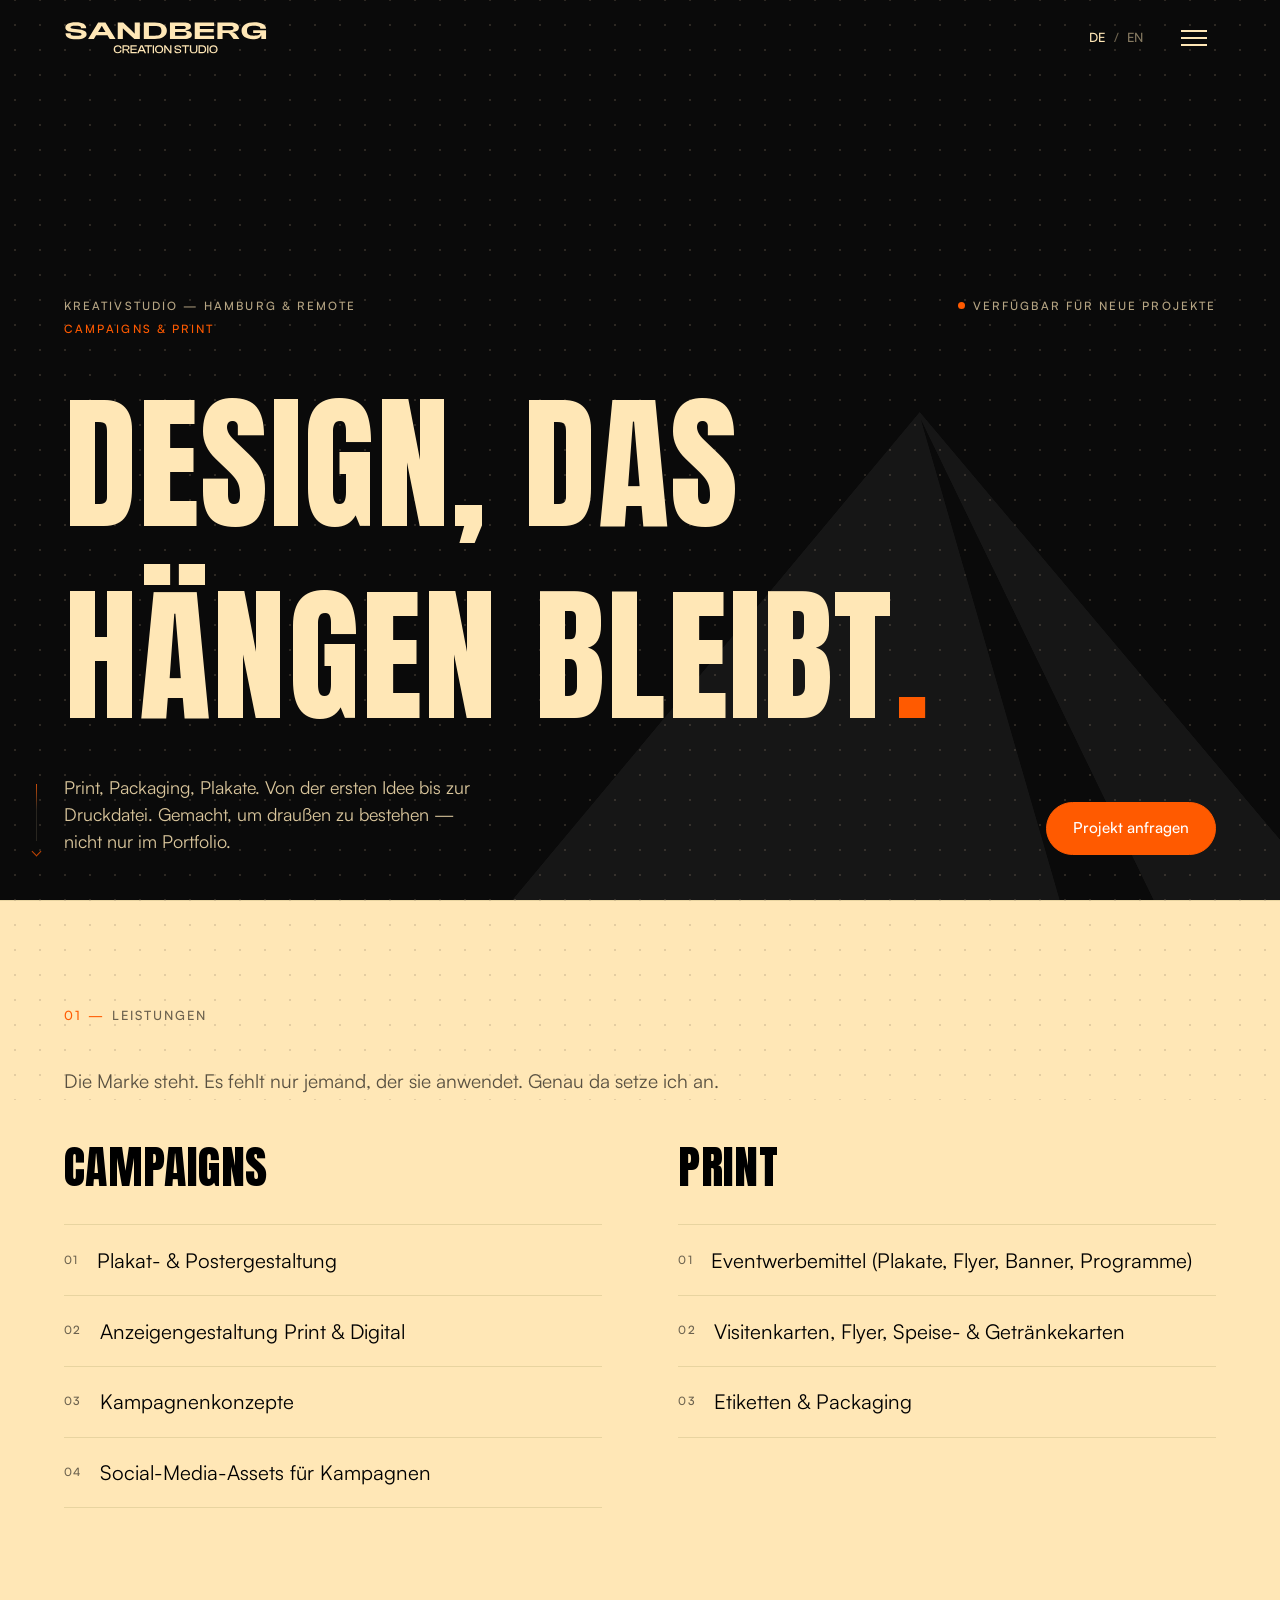
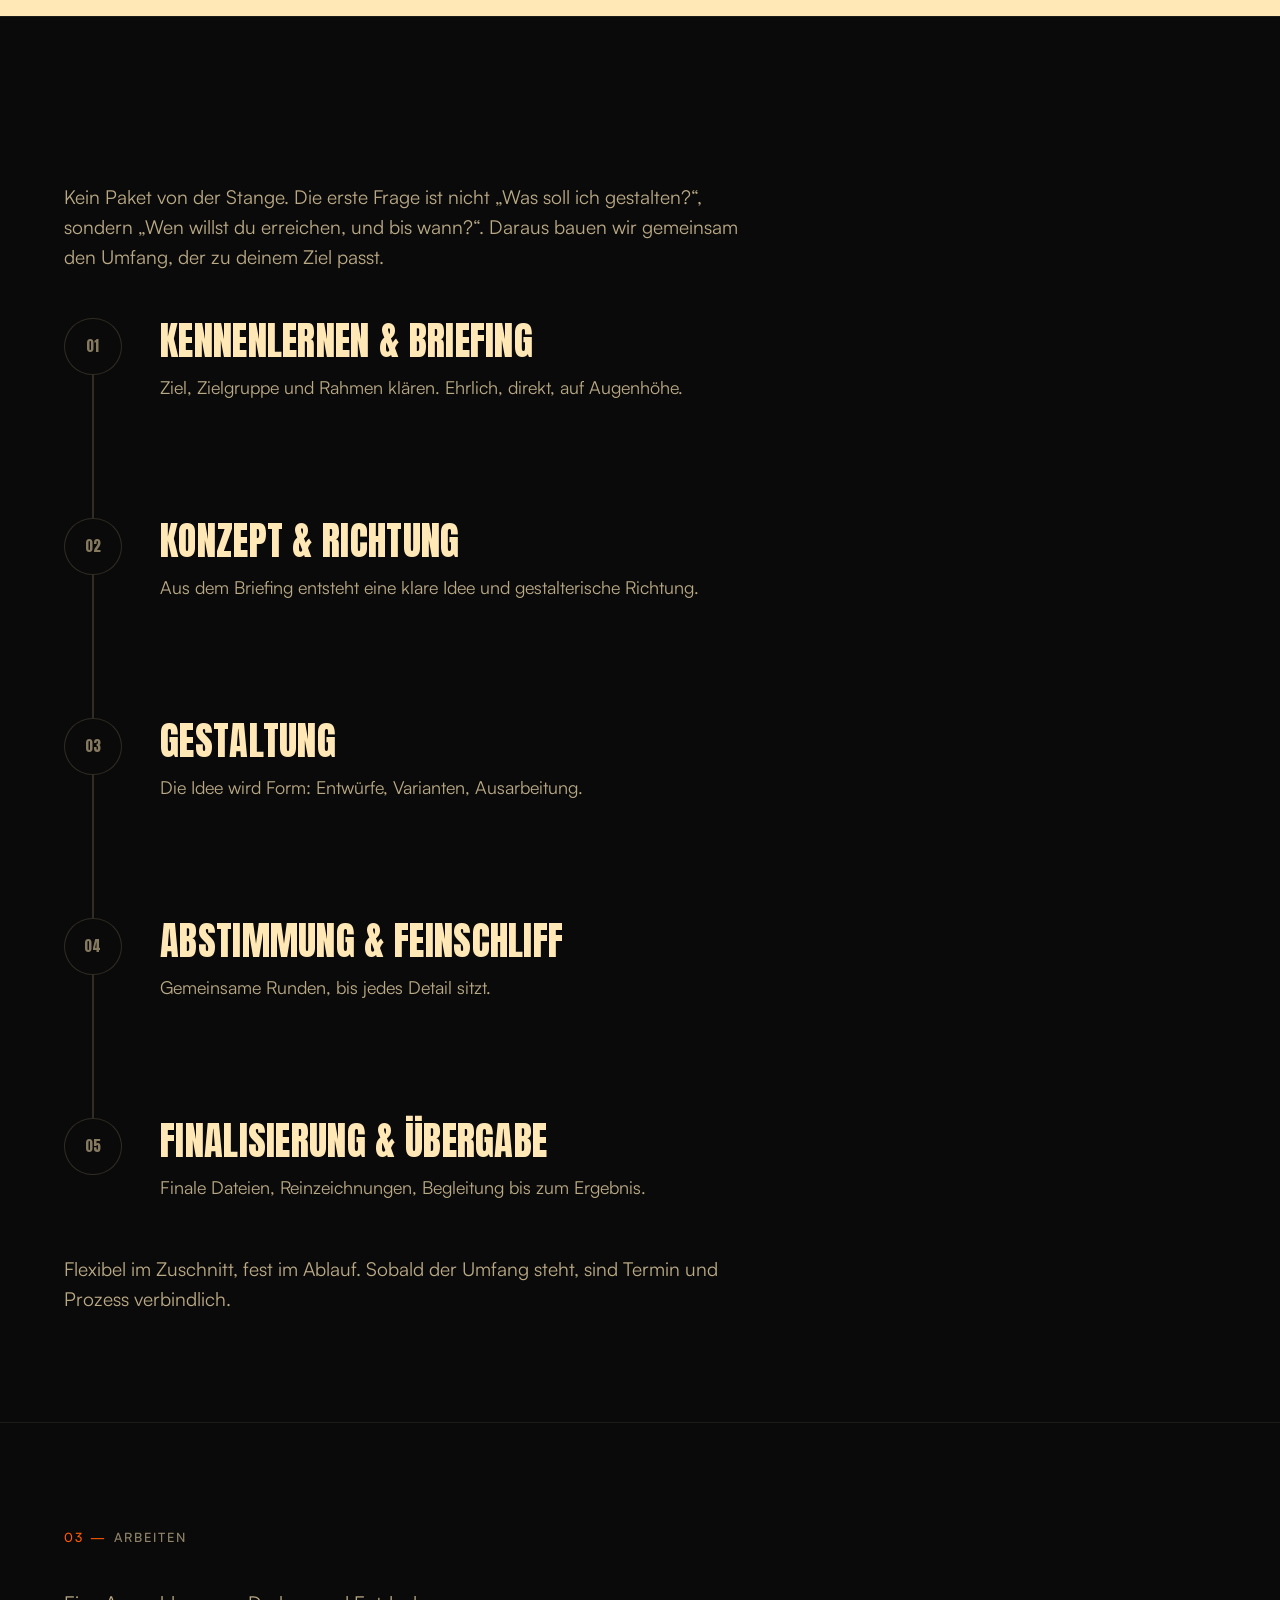
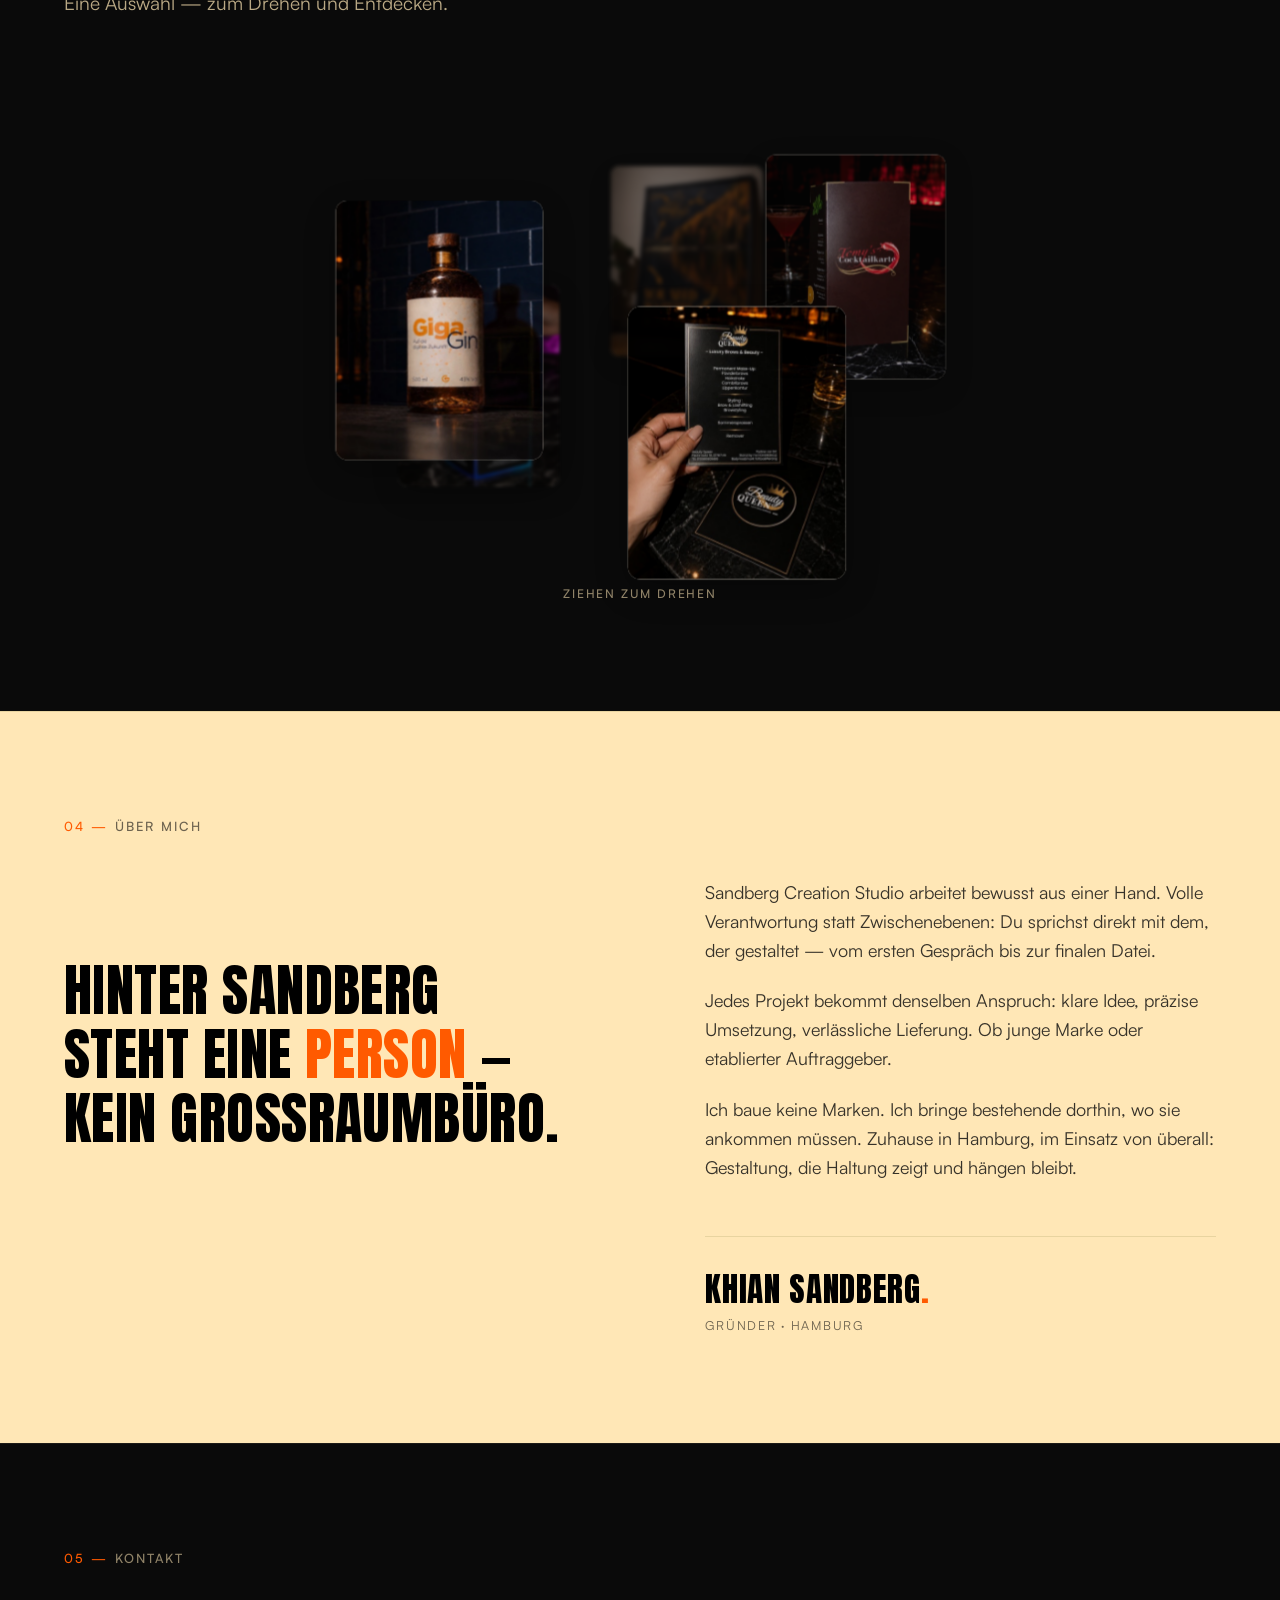
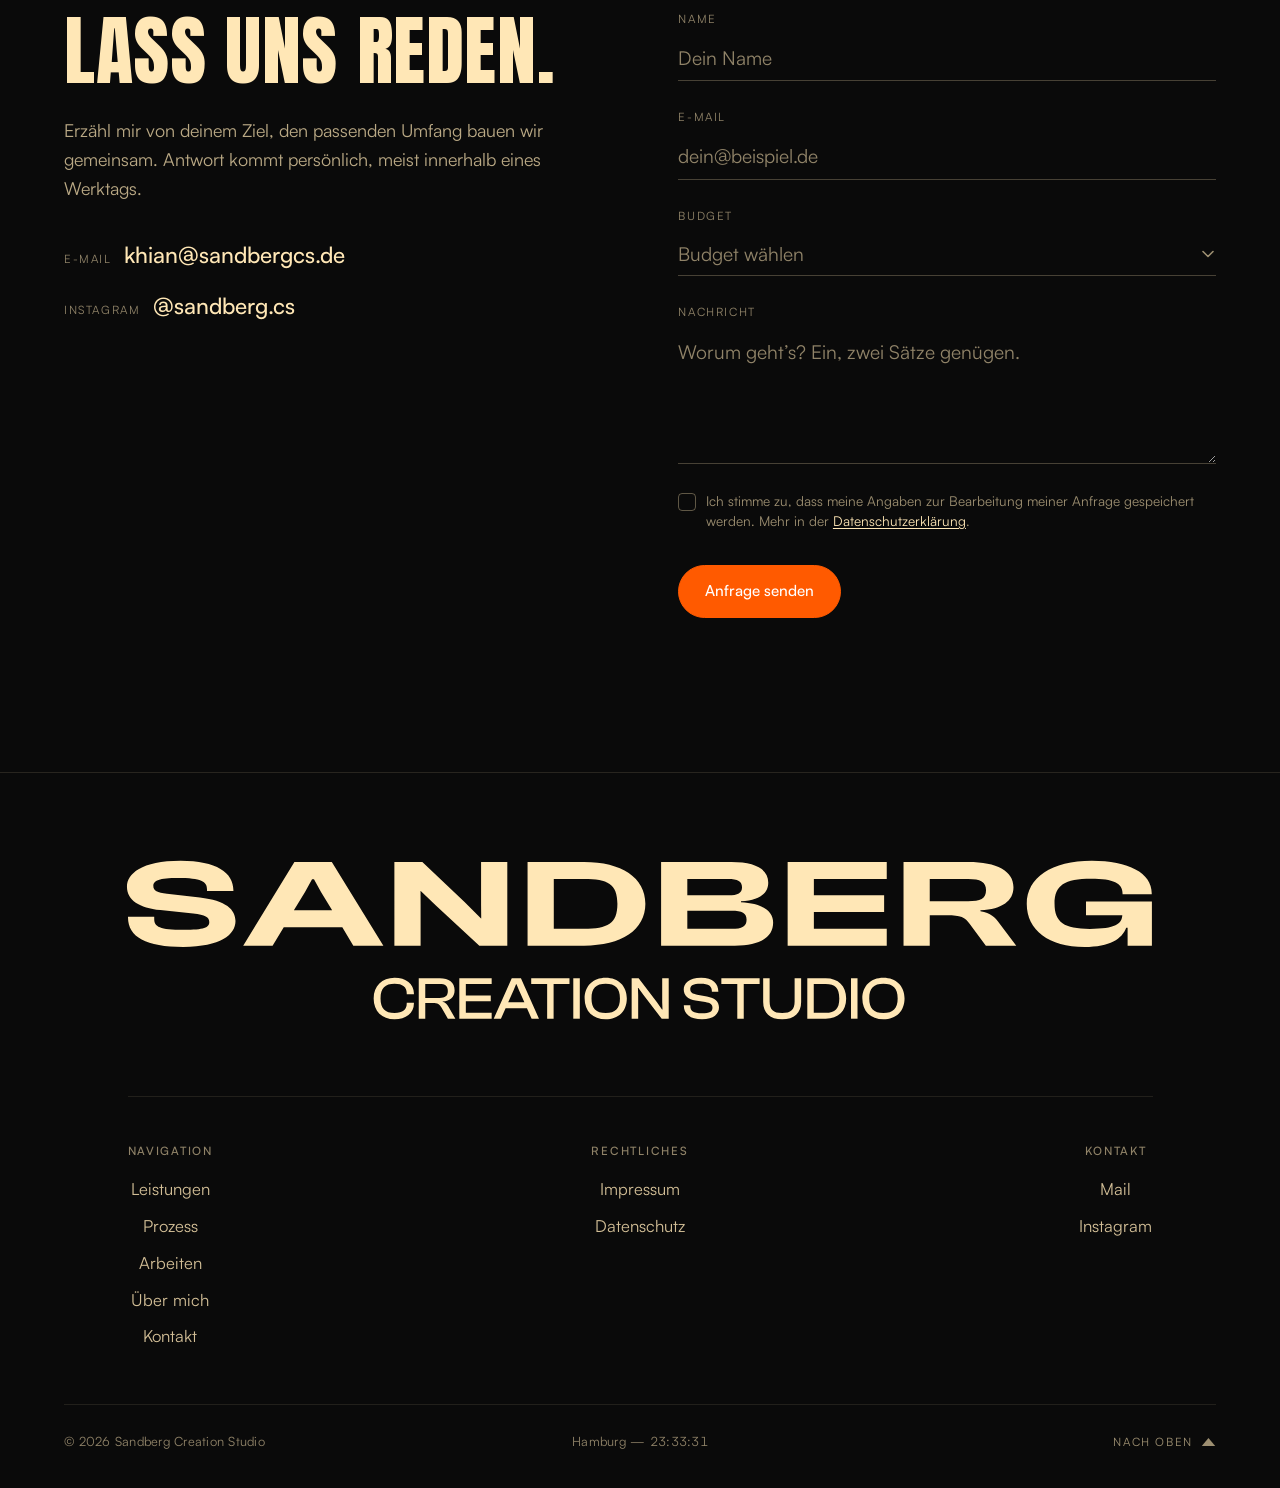
==== commit aedc313b: "Prozess: Abschluss-Satz entfernt (Payoff-Zeile wirkte bemueht) Notiz endet jetzt zweisaetzig: 'Flexi" ====
--- a/index.html
+++ b/index.html
@@ -278,8 +278,8 @@
         </ol>
 
         <p class="prc__note" data-reveal
-           data-de="Flexibel im Zuschnitt, fest im Ablauf. Sobald der Umfang steht, sind Termin und Prozess verbindlich. Mein Unterschied ist Verlässlichkeit, nicht Tempo."
-           data-en="Flexible in scope, firm in delivery. Once the scope is set, timeline and process are binding. My edge is reliability, not speed.">Flexibel im Zuschnitt, fest im Ablauf. Sobald der Umfang steht, sind Termin und Prozess verbindlich. Mein Unterschied ist Verlässlichkeit, nicht Tempo.</p>
+           data-de="Flexibel im Zuschnitt, fest im Ablauf. Sobald der Umfang steht, sind Termin und Prozess verbindlich."
+           data-en="Flexible in scope, firm in delivery. Once the scope is set, timeline and process are binding.">Flexibel im Zuschnitt, fest im Ablauf. Sobald der Umfang steht, sind Termin und Prozess verbindlich.</p>
       </div>
     </section>
     <!-- ===================== 04 — ARBEITEN (Portfolio) ===================== -->
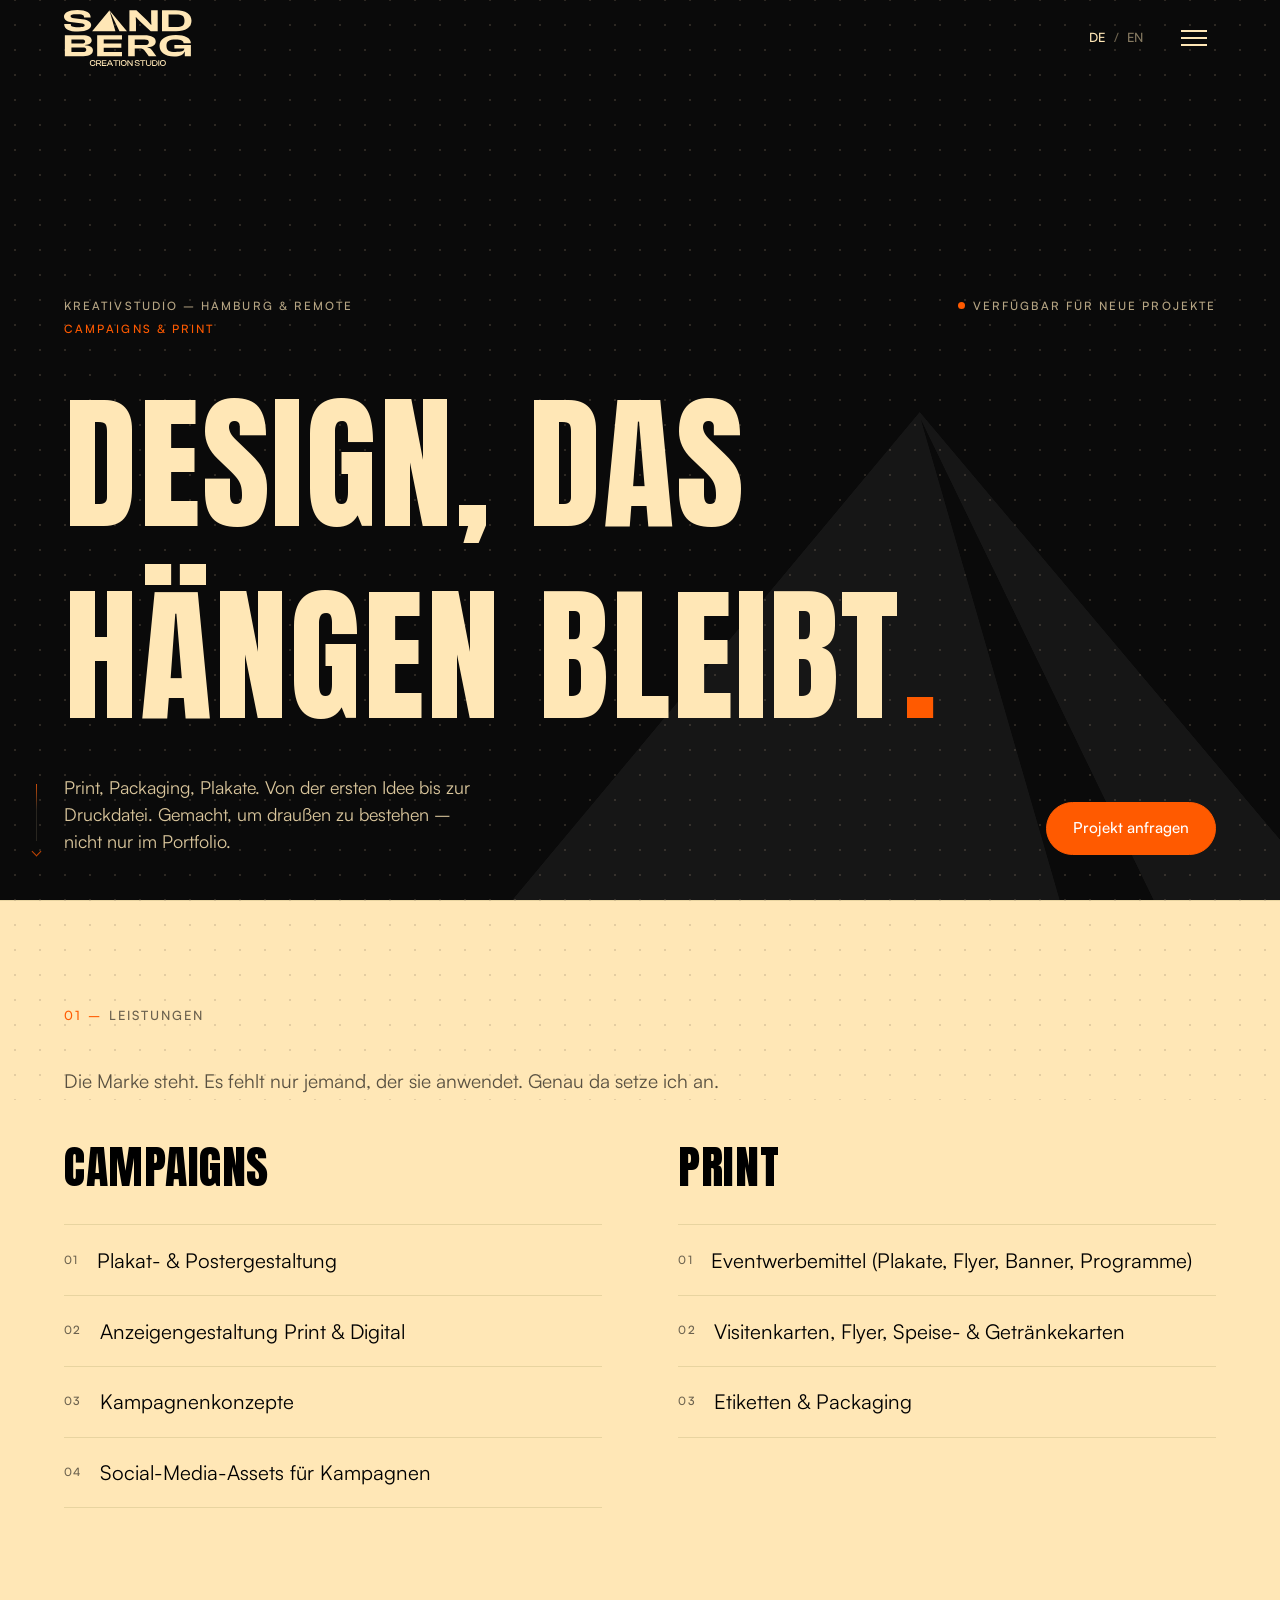
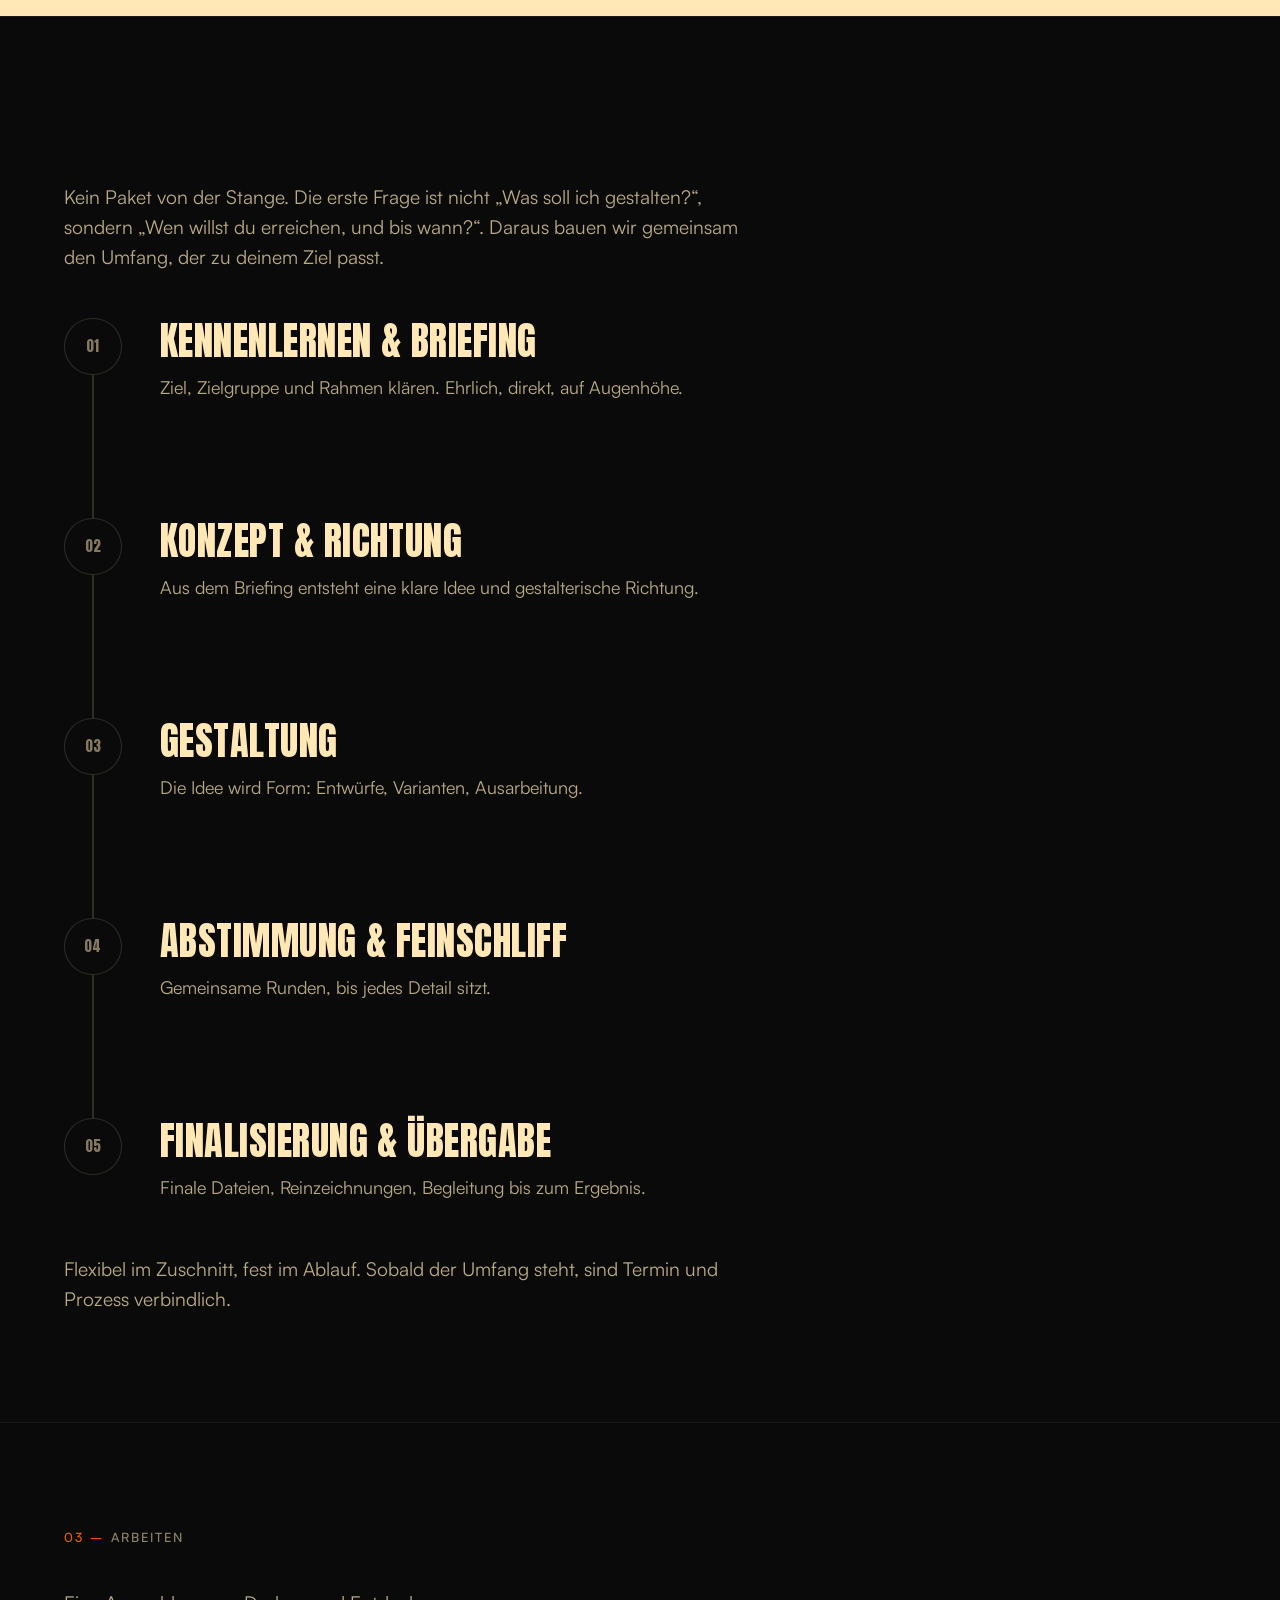
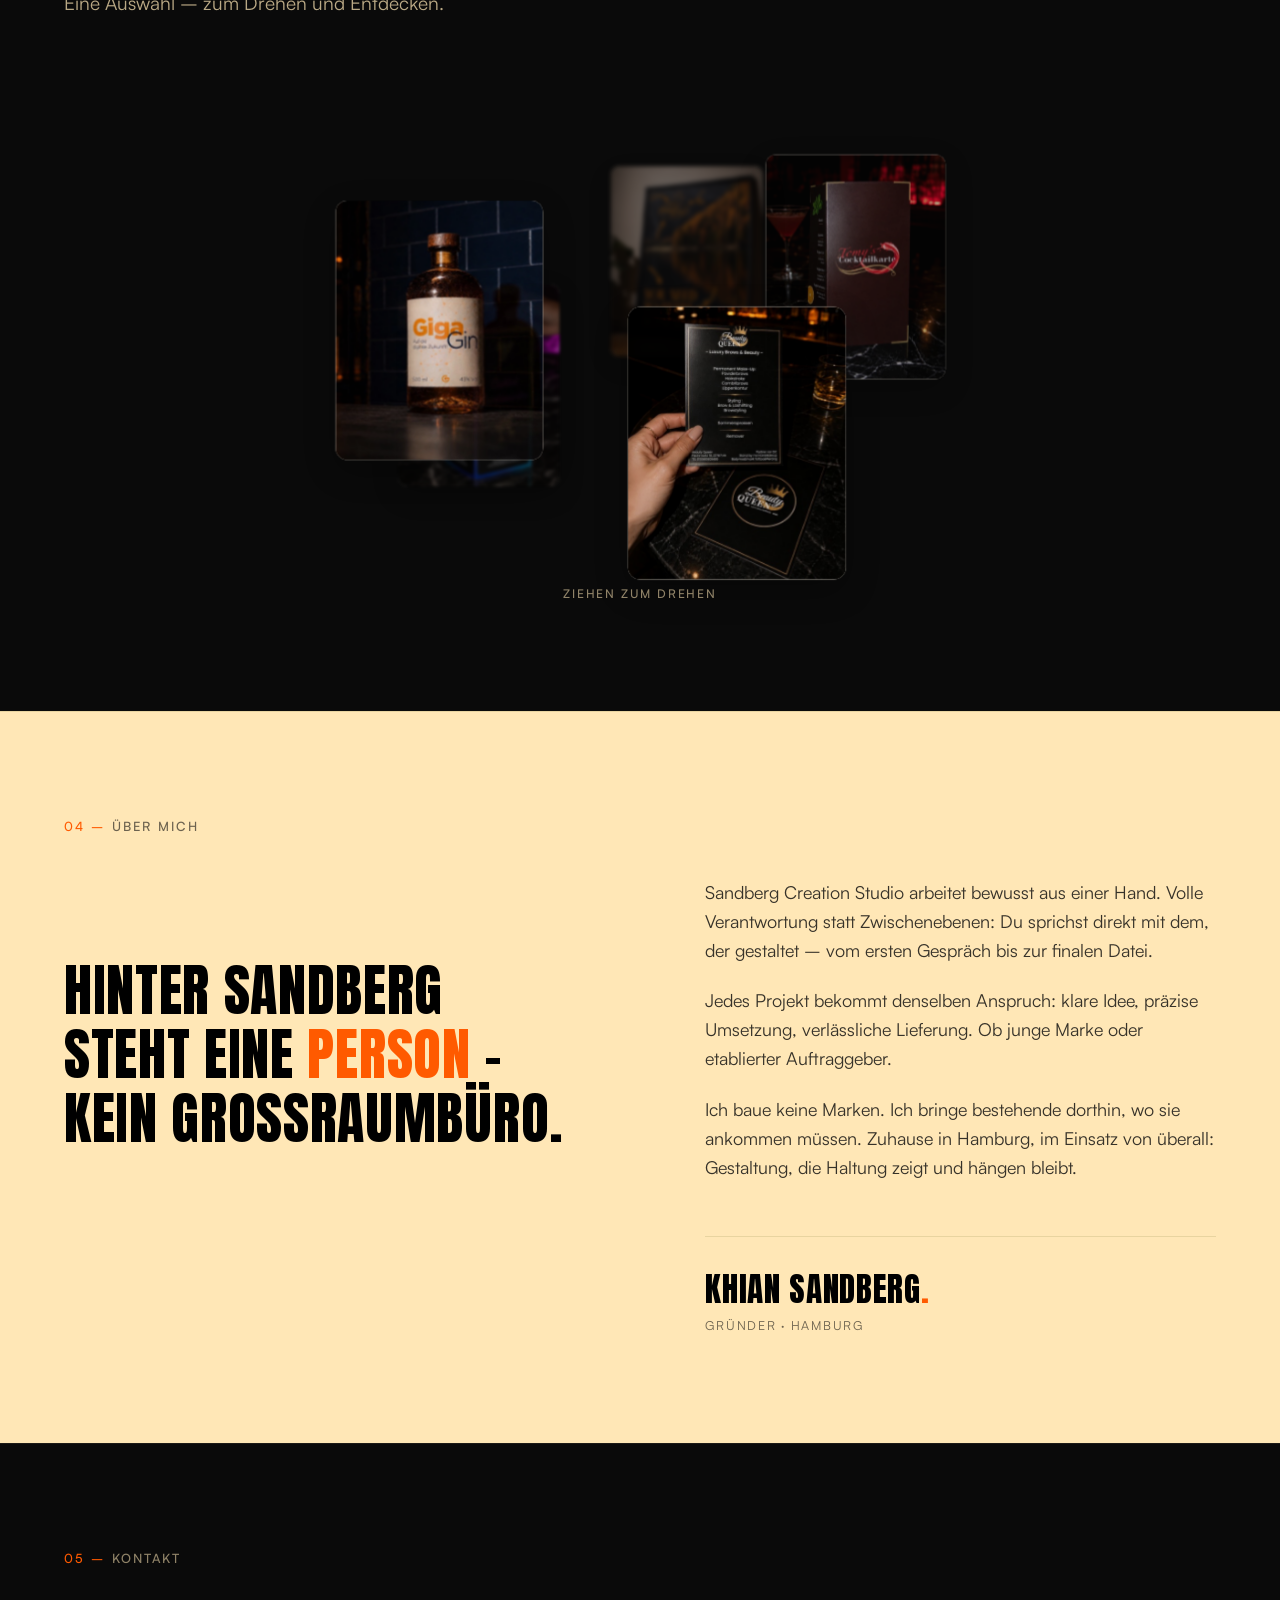
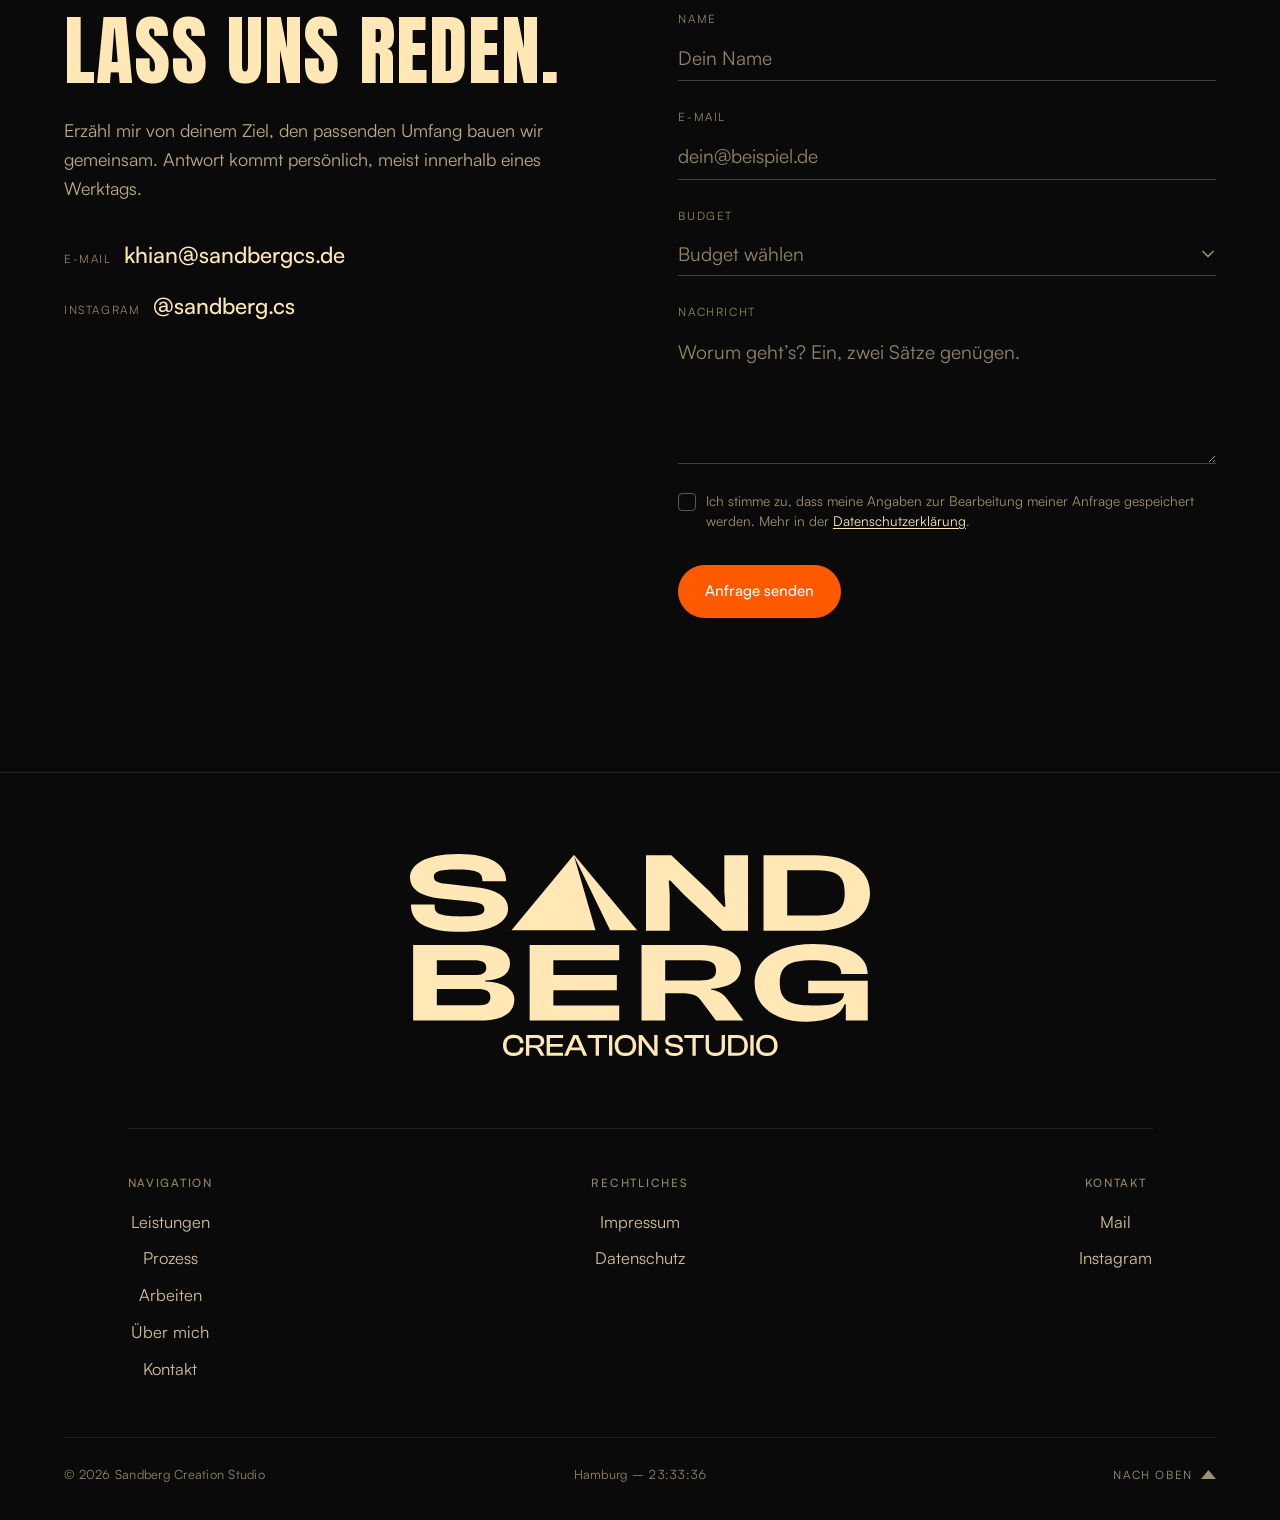
==== commit cee933c0: "Neues Block-Logo, offenere Anton-Laufweite, En-Dashes, schlankeres Budget, Leistungen ohne Hover - L" ====
--- a/index.html
+++ b/index.html
@@ -3,8 +3,8 @@
 <head>
   <meta charset="UTF-8" />
   <meta name="viewport" content="width=device-width, initial-scale=1.0" />
-  <title>Sandberg Creation Studio — Design, das hängen bleibt.</title>
-  <meta name="description" content="Sandberg Creation Studio — Kreativstudio für Campaigns & Print aus Hamburg. Design, das hängen bleibt." />
+  <title>Sandberg Creation Studio – Design, das hängen bleibt.</title>
+  <meta name="description" content="Sandberg Creation Studio – Kreativstudio für Campaigns & Print aus Hamburg. Design, das hängen bleibt." />
   <meta name="theme-color" content="#0A0A0A" />
   <link rel="icon" type="image/svg+xml" href="assets/img/favicon.svg" />
   <link rel="icon" type="image/png" sizes="48x48" href="assets/img/favicon-48.png" />
@@ -15,8 +15,8 @@
 
   <meta property="og:type" content="website" />
   <meta property="og:site_name" content="Sandberg Creation Studio" />
-  <meta property="og:title" content="Sandberg Creation Studio — Design, das hängen bleibt." />
-  <meta property="og:description" content="Kreativstudio für Campaigns & Print — Hamburg & remote." />
+  <meta property="og:title" content="Sandberg Creation Studio – Design, das hängen bleibt." />
+  <meta property="og:description" content="Kreativstudio für Campaigns & Print – Hamburg & remote." />
   <meta property="og:url" content="https://sandbergcs.de/" />
   <meta property="og:image" content="https://sandbergcs.de/assets/img/og.png" />
   <meta property="og:image:width" content="1200" />
@@ -29,7 +29,7 @@
     "@context": "https://schema.org",
     "@type": "ProfessionalService",
     "name": "Sandberg Creation Studio",
-    "description": "Kreativstudio für Campaigns & Print aus Hamburg — Konzeption, Design und Reinzeichnung.",
+    "description": "Kreativstudio für Campaigns & Print aus Hamburg – Konzeption, Design und Reinzeichnung.",
     "url": "https://sandbergcs.de/",
     "email": "khian@sandbergcs.de",
     "image": "https://sandbergcs.de/assets/img/og.png",
@@ -70,31 +70,31 @@
   <!-- ===================== NAVIGATION ===================== -->
   <header class="nav" id="top">
     <div class="nav__inner">
-      <a class="nav__logo" href="#top" aria-label="Sandberg Creation Studio — Startseite">
-        <svg class="nav__logo-mark" viewBox="160 755 1206 197" fill="currentColor" aria-hidden="true">
-          <path d="M169.25,828.61v-.87h30.41v2.61c0,8.98,6.28,12.6,33.85,12.6,24.32,0,30-2.61,30-9.12,0-5.94-4.66-8.11-18.65-9.85l-38.11-3.91c-24.32-2.75-38.71-11.44-38.71-27.22,0-14.62,16.62-29.97,62.23-29.97,41.75,0,61.21,13.76,61.21,34.17v.87h-30.61v-2.03c0-9.27-6.69-13.18-33.65-13.18-21.89,0-28.58,3.04-28.58,9.27,0,5.65,4.46,7.67,15.81,9.12l38.11,4.34c30.41,3.48,41.35,14.04,41.35,27.37,0,15.78-17.23,29.97-60.4,29.97s-64.25-11.58-64.25-34.17Z"/>
-          <path d="M302.83,861.34l59.39-97.01h43.38l59.8,97.01h-34.86l-12.77-21.43h-67.9l-12.97,21.43h-34.05ZM361.61,820.36h44.39l-12.77-21.14-8.31-15.06h-2.23l-8.31,15.06-12.77,21.14Z"/>
-          <path d="M478.16,861.34v-97.01h32.43l48.65,45.9,19.73,19.72v.7s-.27-19.55-.27-19.55v-46.77h30.41v97.01h-32.43l-50.07-46.33-18.48-17.75.35-.5.09,17.81v46.77h-30.4Z"/>
-          <path d="M632.61,861.34v-97.01h65.47c43.58,0,71.15,18.1,71.15,48.5s-27.57,48.51-71.15,48.51h-65.47ZM663.02,783.87v57.92h35.07c27.57,0,38.71-5.65,38.71-28.96s-11.15-28.96-38.71-28.96h-35.07Z"/>
-          <path d="M787.47,861.34v-97.01h81.48c27.77,0,42.77,8.4,42.77,23.6,0,12.02-8.92,20.71-31.62,21.86v1.3c25.13,1.3,37.3,10.28,37.3,23.31,0,16.51-14.19,26.93-44.59,26.93h-85.34ZM817.88,802.84h47.63c11.15,0,15.81-2.75,15.81-9.41s-4.86-9.55-16.22-9.55h-47.23v18.97ZM817.88,841.79h51.28c12.36,0,17.43-2.75,17.43-10.57s-5.07-10.42-17.43-10.42h-51.28v20.99Z"/>
-          <path d="M934.22,861.34v-97.01h114.93v19.55h-84.52v18.97h81.48v19.4h-81.48v19.55h84.52v19.55h-114.93Z"/>
-          <path d="M1068.61,861.34v-97.01h75c33.44,0,52.5,10.57,52.5,29.1,0,15.78-12.77,25.2-38.31,26.93v1.16c12.16,2.32,16.82,6.95,21.89,13.76l19.66,26.06h-35.27l-18.65-25.19c-5.47-7.53-10.54-9.99-26.35-9.99h-20.07v35.19h-30.41ZM1099.01,809.79h44.39c14.39,0,20.88-2.89,20.88-13.03,0-9.56-6.49-12.89-20.88-12.89h-44.39v25.92Z"/>
-          <path d="M1211.51,812.83c0-30.26,28.78-49.95,75.4-49.95,42.57,0,69.53,14.19,69.53,37.5v1.16h-33.85v-1.16c0-11.29-10.34-16.65-36.49-16.65-30.81,0-42.36,7.53-42.36,29.1s11.15,29.1,40.94,29.1,37.07-5.9,37.63-15.78h-42.09v-16.07h76.42v51.26h-28.17v-20.85h-1.62c-4.66,12.74-18.85,22.3-48.24,22.3-41.55,0-67.09-19.69-67.09-49.95Z"/>
-          <path d="M454.13,922.55c0-14.63,9.66-24.15,24.22-24.15,13.23,0,22.47,7,22.47,18.2v.98h-8.33v-.98c0-7.14-4.55-10.99-14.07-10.99-10.99,0-16.31,5.25-16.31,16.94s5.32,16.87,16.31,16.87c9.52,0,14.07-3.78,14.07-10.99v-.91h8.33v.91c0,11.27-9.17,18.27-22.47,18.27-14.56,0-24.22-9.52-24.22-24.15Z"/>
-          <path d="M506.42,946.01v-46.9h24.36c10.64,0,17.22,5.04,17.22,13.79,0,7.77-5.11,12.53-13.93,13.02v.49c3.64.98,5.32,3.08,7,6.02l7.84,13.58h-8.68l-7.49-12.95c-2.1-3.71-4.27-5.25-10.15-5.25h-8.61v18.2h-7.56ZM513.98,921.99h16.73c6.3,0,9.45-2.17,9.45-8.05s-3.15-8.05-9.45-8.05h-16.73v16.1Z"/>
-          <path d="M553.46,946.01v-46.9h37.52v6.79h-29.96v13.16h28.91v6.72h-28.91v13.44h29.96v6.79h-37.52Z"/>
-          <path d="M593.35,946.01l20.93-46.9h10.64l20.93,46.9h-8.54l-5.39-12.18h-24.78l-5.39,12.18h-8.4ZM610.16,927.03h18.76l-6.37-14.28-2.73-6.65h-.56l-2.73,6.65-6.37,14.28Z"/>
-          <path d="M655.32,946.01v-40.11h-18.48v-6.79h44.38v6.79h-18.41v40.11h-7.49Z"/>
-          <path d="M685.63,946.01v-46.91h7.56v46.91h-7.56Z"/>
-          <path d="M698.79,922.55c0-14.63,9.73-24.15,24.43-24.15s24.5,9.52,24.5,24.15-9.66,24.15-24.5,24.15-24.43-9.52-24.43-24.15ZM739.74,922.55c0-11.69-5.39-16.94-16.52-16.94s-16.45,5.25-16.45,16.94,5.32,16.87,16.45,16.87,16.52-5.18,16.52-16.87Z"/>
-          <path d="M753.32,946.01v-46.91h8.12l21,27.44,6.09,8.75h.56l-.35-8.47v-27.72h7.56v46.91h-8.12l-21.14-27.37-5.88-8.26h-.56l.28,8.12v27.51h-7.56Z"/>
-          <path d="M813.8,930.68v-.42h7.56v1.12c0,5.6,3.29,8.4,13.58,8.4,8.96,0,12.11-1.96,12.11-6.37,0-4.06-2.38-5.6-8.33-6.72l-11.48-1.89c-7.91-1.4-13.51-5.04-13.51-12.74,0-6.79,5.6-13.65,20.16-13.65,13.72,0,19.95,6.86,19.95,16.03v.42h-7.49v-.91c0-5.74-3.43-8.61-13.16-8.61-8.54,0-11.9,2.1-11.9,6.3s2.38,5.39,7.91,6.58l11.41,1.96c9.38,1.68,14,5.95,14,12.81s-5.81,13.72-19.67,13.72-21.14-6.16-21.14-16.03Z"/>
-          <path d="M875.82,946.01v-40.11h-18.48v-6.79h44.38v6.79h-18.41v40.11h-7.49Z"/>
-          <path d="M905.84,926.55v-27.44h7.49v26.95c0,9.45,4.2,13.37,14.49,13.37s14.49-3.92,14.49-13.37v-26.95h7.56v27.44c0,12.74-7.98,20.16-22.05,20.16s-21.98-7.42-21.98-20.16Z"/>
-          <path d="M957.01,946.01v-46.91h21.35c14.56,0,23.73,8.96,23.73,23.45s-9.17,23.45-23.73,23.45h-21.35ZM964.5,905.89v33.32h13.86c10.85,0,15.75-4.62,15.75-16.66s-4.9-16.66-15.75-16.66h-13.86Z"/>
-          <path d="M1007.69,946.01v-46.91h7.56v46.91h-7.56Z"/>
-          <path d="M1020.85,922.55c0-14.63,9.73-24.15,24.43-24.15s24.5,9.52,24.5,24.15-9.66,24.15-24.5,24.15-24.43-9.52-24.43-24.15ZM1061.81,922.55c0-11.69-5.39-16.94-16.52-16.94s-16.45,5.25-16.45,16.94,5.32,16.87,16.45,16.87,16.52-5.18,16.52-16.87Z"/>
-        </svg>
+      <a class="nav__logo" href="#top" aria-label="Sandberg Creation Studio – Startseite">
+        <svg class="nav__logo-mark" viewBox="150.4 535.03 1197.55 525.94" fill="currentColor" aria-hidden="true">
+            <path d="M392.56,1033.37c0-16.72,11.04-27.6,27.68-27.6,15.12,0,25.68,8,25.68,20.8v1.12h-9.52v-1.12c0-8.16-5.2-12.56-16.08-12.56-12.56,0-18.64,6-18.64,19.36s6.08,19.28,18.64,19.28c10.88,0,16.08-4.32,16.08-12.56v-1.04h9.52v1.04c0,12.88-10.48,20.88-25.68,20.88-16.64,0-27.68-10.88-27.68-27.6Z"/>
+            <path d="M452.32,1060.17v-53.6h27.84c12.16,0,19.68,5.76,19.68,15.76,0,8.88-5.84,14.32-15.92,14.88v.56c4.16,1.12,6.08,3.52,8,6.88l8.96,15.52h-9.92l-8.56-14.8c-2.4-4.24-4.88-6-11.6-6h-9.84v20.8h-8.64ZM460.96,1032.73h19.12c7.2,0,10.8-2.48,10.8-9.2s-3.6-9.2-10.8-9.2h-19.12v18.4Z"/>
+            <path d="M506.08,1060.17v-53.6h42.88v7.76h-34.24v15.04h33.04v7.68h-33.04v15.36h34.24v7.76h-42.88Z"/>
+            <path d="M551.68,1060.17l23.92-53.6h12.16l23.92,53.6h-9.76l-6.16-13.92h-28.32l-6.16,13.92h-9.6ZM570.88,1038.49h21.44l-7.28-16.32-3.12-7.6h-.64l-3.12,7.6-7.28,16.32Z"/>
+            <path d="M633.76,1060.17v-45.84h-21.12v-7.76h50.72v7.76h-21.04v45.84h-8.56Z"/>
+            <path d="M668.4,1060.17v-53.6h8.64v53.6h-8.64Z"/>
+            <path d="M683.44,1033.37c0-16.72,11.12-27.6,27.92-27.6s28,10.88,28,27.6-11.04,27.6-28,27.6-27.92-10.88-27.92-27.6ZM730.24,1033.37c0-13.36-6.16-19.36-18.88-19.36s-18.8,6-18.8,19.36,6.08,19.28,18.8,19.28,18.88-5.92,18.88-19.28Z"/>
+            <path d="M745.76,1060.17v-53.6h9.28l24,31.36,6.96,10h.64l-.4-9.68v-31.68h8.64v53.6h-9.28l-24.16-31.28-6.72-9.44h-.64l.32,9.28v31.44h-8.64Z"/>
+            <path d="M814.88,1042.65v-.48h8.64v1.28c0,6.4,3.76,9.6,15.52,9.6,10.24,0,13.84-2.24,13.84-7.28,0-4.64-2.72-6.4-9.52-7.68l-13.12-2.16c-9.04-1.6-15.44-5.76-15.44-14.56,0-7.76,6.4-15.6,23.04-15.6,15.68,0,22.8,7.84,22.8,18.32v.48h-8.56v-1.04c0-6.56-3.92-9.84-15.04-9.84-9.76,0-13.6,2.4-13.6,7.2s2.72,6.16,9.04,7.52l13.04,2.24c10.72,1.92,16,6.8,16,14.64s-6.64,15.68-22.48,15.68-24.16-7.04-24.16-18.32Z"/>
+            <path d="M885.76,1060.17v-45.84h-21.12v-7.76h50.72v7.76h-21.04v45.84h-8.56Z"/>
+            <path d="M920.08,1037.93v-31.36h8.56v30.8c0,10.8,4.8,15.28,16.56,15.28s16.56-4.48,16.56-15.28v-30.8h8.64v31.36c0,14.56-9.12,23.04-25.2,23.04s-25.12-8.48-25.12-23.04Z"/>
+            <path d="M978.56,1060.17v-53.6h24.4c16.64,0,27.12,10.24,27.12,26.8s-10.48,26.8-27.12,26.8h-24.4ZM987.12,1014.33v38.08h15.84c12.4,0,18-5.28,18-19.04s-5.6-19.04-18-19.04h-15.84Z"/>
+            <path d="M1036.48,1060.17v-53.6h8.64v53.6h-8.64Z"/>
+            <path d="M1051.52,1033.37c0-16.72,11.12-27.6,27.92-27.6s28,10.88,28,27.6-11.04,27.6-28,27.6-27.92-10.88-27.92-27.6ZM1098.32,1033.37c0-13.36-6.16-19.36-18.88-19.36s-18.8,6-18.8,19.36,6.08,19.28,18.8,19.28,18.88-5.92,18.88-19.28Z"/>
+            <path d="M152.87,668.39v-1.76h61.69v5.29c0,18.21,12.75,25.56,68.68,25.56,49.35,0,60.87-5.29,60.87-18.51,0-12.04-9.46-16.45-37.84-19.98l-77.32-7.93c-49.35-5.58-78.55-23.21-78.55-55.22,0-29.67,33.72-60.81,126.25-60.81,84.72,0,124.2,27.91,124.2,69.32v1.76h-62.1v-4.11c0-18.8-13.57-26.73-68.27-26.73-44.42,0-57.99,6.17-57.99,18.8,0,11.46,9.05,15.57,32.08,18.51l77.32,8.81c61.69,7.05,83.9,28.49,83.9,55.52,0,32.02-34.96,60.81-122.55,60.81s-130.37-23.5-130.37-69.32Z"/>
+            <path d="M764.8,734.78v-196.81h65.8l98.7,93.12,37.83,41.42h4.52l-2.88-39.66v-94.88h61.69v196.81h-65.8l-101.58-94-34.96-37.01h-4.11l2.47,36.13v94.88h-61.69Z"/>
+            <path d="M1070.77,734.78v-196.81h132.83c88.42,0,144.35,36.72,144.35,98.41s-55.93,98.41-144.35,98.41h-132.83ZM1132.46,577.63v117.5h71.15c55.93,0,78.55-11.46,78.55-58.75s-22.62-58.75-78.55-58.75h-71.15Z"/>
+            <path d="M158.54,968.78v-196.81h165.32c56.34,0,86.77,17.04,86.77,47.88,0,24.38-18.09,42.01-64.16,44.36v2.64c51,2.64,75.67,20.86,75.67,47.29,0,33.49-28.79,54.64-90.48,54.64h-173.14ZM220.23,850.11h96.65c22.62,0,32.08-5.58,32.08-19.09s-9.87-19.39-32.9-19.39h-95.82v38.48ZM220.23,929.12h104.05c25.09,0,35.37-5.58,35.37-21.44s-10.28-21.15-35.37-21.15h-104.05v42.59Z"/>
+            <path d="M461.88,968.78v-196.81h233.18v39.66h-171.49v38.48h165.32v39.36h-165.32v39.66h171.49v39.66h-233.18Z"/>
+            <path d="M753.13,968.78v-196.81h152.16c67.86,0,106.52,21.44,106.52,59.04,0,32.02-25.91,51.11-77.73,54.64v2.35c24.68,4.7,34.13,14.1,44.42,27.91l39.89,52.87h-71.56l-37.84-51.11c-11.1-15.27-21.38-20.27-53.46-20.27h-40.71v71.38h-61.69ZM814.82,864.21h90.06c29.2,0,42.36-5.88,42.36-26.44,0-19.39-13.16-26.14-42.36-26.14h-90.06v52.58Z"/>
+            <path d="M1047.66,870.38c0-61.39,58.4-101.34,152.99-101.34,86.36,0,141.06,28.79,141.06,76.08v2.35h-68.68v-2.35c0-22.91-20.97-33.78-74.03-33.78-62.51,0-85.95,15.27-85.95,59.04s22.62,59.04,83.07,59.04,82.66-7.05,84.31-32.02h-93.35v-32.61h155.04v103.99h-57.17v-42.3h-3.29c-9.46,25.85-38.25,45.24-97.88,45.24-84.31,0-136.12-39.95-136.12-101.34Z"/>
+            <polyline points="577.44 540.47 671.42 733.72 741.55 733.72 578.47 538.58 576.36 538.58 414.55 733.72 633.35 733.72"/>
+          </svg>
       </a>
 
       <div class="nav__right">
@@ -121,7 +121,7 @@
       <li class="menu__item"><a href="#kontakt"><span class="num">06</span><span class="txt" data-de="Kontakt" data-en="Contact">Kontakt</span></a></li>
     </ul>
     <div class="menu__foot">
-      <a href="https://instagram.com/sandberg.cs" target="_blank" rel="noopener">Instagram — @sandberg.cs</a>
+      <a href="https://instagram.com/sandberg.cs" target="_blank" rel="noopener">Instagram – @sandberg.cs</a>
       <a href="mailto:khian@sandbergcs.de">khian@sandbergcs.de</a>
       <span data-de="Hamburg &amp; remote" data-en="Hamburg &amp; remote">Hamburg &amp; remote</span>
     </div>
@@ -133,7 +133,7 @@
       <div class="wrap hero__top">
         <div class="hero__meta">
           <div class="hero__meta-lines">
-            <span class="label" data-de="Kreativstudio — Hamburg &amp; remote" data-en="Creative Studio — Hamburg &amp; remote">Kreativstudio — Hamburg &amp; remote</span>
+            <span class="label" data-de="Kreativstudio – Hamburg &amp; remote" data-en="Creative Studio – Hamburg &amp; remote">Kreativstudio – Hamburg &amp; remote</span>
             <span class="label label--accent" data-de="Campaigns &amp; Print" data-en="Campaigns &amp; Print">Campaigns &amp; Print</span>
           </div>
           <span class="label hero__avail">
@@ -156,8 +156,8 @@
             <span class="hero__cue-track"></span>
             <span class="hero__cue-arrow" aria-hidden="true"></span>
           </a>
-          <p class="hero__subline" data-de="Print, Packaging, Plakate. Von der ersten Idee bis zur Druckdatei. Gemacht, um draußen zu bestehen — nicht nur im Portfolio." data-en="Print, Packaging, Posters. From first idea to print-ready file. Made to hold up out there — not just in a portfolio.">
-            Print, Packaging, Plakate. Von der ersten Idee bis zur Druckdatei. Gemacht, um draußen zu bestehen — nicht nur im Portfolio.
+          <p class="hero__subline" data-de="Print, Packaging, Plakate. Von der ersten Idee bis zur Druckdatei. Gemacht, um draußen zu bestehen – nicht nur im Portfolio." data-en="Print, Packaging, Posters. From first idea to print-ready file. Made to hold up out there – not just in a portfolio.">
+            Print, Packaging, Plakate. Von der ersten Idee bis zur Druckdatei. Gemacht, um draußen zu bestehen – nicht nur im Portfolio.
           </p>
         </div>
         <div class="hero__actions">
@@ -166,11 +166,11 @@
       </div>
     </section>
 
-    <!-- ===================== 02 — LEISTUNGEN ===================== -->
+    <!-- ===================== 02 – LEISTUNGEN ===================== -->
     <section class="lst" id="leistungen" aria-labelledby="lst-title">
       <div class="wrap lst__inner">
         <h2 class="lst__title" id="lst-title" data-reveal>
-          <span class="lst__title-index">01 —</span>
+          <span class="lst__title-index">01 –</span>
           <span class="lst__title-word" data-de="Leistungen" data-en="Services">Leistungen</span>
         </h2>
 
@@ -188,7 +188,7 @@
               </li>
               <li class="lst__item" style="--i:1">
                 <span class="lst__item-num">02</span>
-                <span class="lst__item-text" data-de="Anzeigengestaltung Print &amp; Digital" data-en="Ad design — print &amp; digital">Anzeigengestaltung Print &amp; Digital</span>
+                <span class="lst__item-text" data-de="Anzeigengestaltung Print &amp; Digital" data-en="Ad design – print &amp; digital">Anzeigengestaltung Print &amp; Digital</span>
               </li>
               <li class="lst__item" style="--i:2">
                 <span class="lst__item-num">03</span>
@@ -221,11 +221,11 @@
         </div>
       </div>
     </section>
-    <!-- ===================== 03 — WIE ICH ARBEITE ===================== -->
+    <!-- ===================== 03 – WIE ICH ARBEITE ===================== -->
     <section class="prc" id="prozess" aria-labelledby="prc-title">
       <div class="wrap prc__inner">
         <h2 class="prc__title" id="prc-title" data-reveal>
-          <span class="prc__title-index">02 —</span>
+          <span class="prc__title-index">02 –</span>
           <span class="prc__title-word" data-de="Prozess" data-en="Process">Prozess</span>
         </h2>
 
@@ -282,49 +282,49 @@
            data-en="Flexible in scope, firm in delivery. Once the scope is set, timeline and process are binding.">Flexibel im Zuschnitt, fest im Ablauf. Sobald der Umfang steht, sind Termin und Prozess verbindlich.</p>
       </div>
     </section>
-    <!-- ===================== 04 — ARBEITEN (Portfolio) ===================== -->
+    <!-- ===================== 04 – ARBEITEN (Portfolio) ===================== -->
     <section class="pf" id="portfolio" aria-labelledby="pf-title">
       <div class="wrap pf__inner">
         <h2 class="pf__title" id="pf-title" data-reveal>
-          <span class="pf__title-index">03 —</span>
+          <span class="pf__title-index">03 –</span>
           <span class="pf__title-word" data-de="Arbeiten" data-en="Work">Arbeiten</span>
         </h2>
         <p class="pf__lead" data-reveal
-           data-de="Eine Auswahl — zum Drehen und Entdecken."
-           data-en="A selection — drag to rotate and explore.">Eine Auswahl — zum Drehen und Entdecken.</p>
+           data-de="Eine Auswahl – zum Drehen und Entdecken."
+           data-en="A selection – drag to rotate and explore.">Eine Auswahl – zum Drehen und Entdecken.</p>
 
         <div class="pf__stage" data-reveal>
           <div class="pf__sphere" id="pfSphere">
 
-            <a class="pf__item" href="work-ronnys-karte.html" aria-label="Ronnys Karte — Print">
+            <a class="pf__item" href="work-ronnys-karte.html" aria-label="Ronnys Karte – Print">
               <span class="pf__card pf__card--a">
                 <img class="pf__img" src="assets/work/ronnys-karte/card.jpg" alt="" loading="lazy" decoding="async" />
               </span>
               <span class="pf__label"><span class="pf__label-cat" data-de="Print" data-en="Print">Print</span><span class="pf__label-name" data-de="Ronnys Karte" data-en="Ronny’s menu">Ronnys Karte</span></span>
             </a>
 
-            <a class="pf__item" href="work-flyer-sticker.html" aria-label="Flyer & Sticker — Print">
+            <a class="pf__item" href="work-flyer-sticker.html" aria-label="Flyer & Sticker – Print">
               <span class="pf__card pf__card--b">
                 <img class="pf__img" src="assets/work/flyer-sticker/card.jpg" alt="" loading="lazy" decoding="async" />
               </span>
               <span class="pf__label"><span class="pf__label-cat" data-de="Print" data-en="Print">Print</span><span class="pf__label-name" data-de="Flyer &amp; Sticker" data-en="Flyers &amp; stickers">Flyer &amp; Sticker</span></span>
             </a>
 
-            <a class="pf__item" href="work-gin-etikett.html" aria-label="Gin Etikett — Packaging">
+            <a class="pf__item" href="work-gin-etikett.html" aria-label="Gin Etikett – Packaging">
               <span class="pf__card pf__card--c">
                 <img class="pf__img" src="assets/work/gin-etikett/card.jpg" alt="" loading="lazy" decoding="async" />
               </span>
               <span class="pf__label"><span class="pf__label-cat" data-de="Packaging" data-en="Packaging">Packaging</span><span class="pf__label-name" data-de="Gin Etikett" data-en="Gin label">Gin Etikett</span></span>
             </a>
 
-            <a class="pf__item" href="work-wunderbar-karte.html" aria-label="Wunderbar Karte — Print">
+            <a class="pf__item" href="work-wunderbar-karte.html" aria-label="Wunderbar Karte – Print">
               <span class="pf__card pf__card--e">
                 <img class="pf__img" src="assets/work/wunderbar-karte/card.jpg" alt="" loading="lazy" decoding="async" />
               </span>
               <span class="pf__label"><span class="pf__label-cat" data-de="Print" data-en="Print">Print</span><span class="pf__label-name" data-de="Wunderbar Karte" data-en="Wunderbar menu">Wunderbar Karte</span></span>
             </a>
 
-            <a class="pf__item" href="work-poster-reihe.html" aria-label="Poster-Reihe — Plakat">
+            <a class="pf__item" href="work-poster-reihe.html" aria-label="Poster-Reihe – Plakat">
               <span class="pf__card pf__card--f">
                 <img class="pf__img" src="assets/work/poster-reihe/card.jpg" alt="" loading="lazy" decoding="async" />
               </span>
@@ -336,25 +336,25 @@
         </div>
       </div>
     </section>
-    <!-- ===================== 05 — ÜBER MICH ===================== -->
+    <!-- ===================== 05 – ÜBER MICH ===================== -->
     <!-- Bewusst OHNE Portrait. Persönlichkeit entsteht über Leitsatz + Signatur.
-         Fließtext ist Platzhalter in Zieltonalität — vom Kunden 1:1 ersetzbar. -->
+         Fließtext ist Platzhalter in Zieltonalität – vom Kunden 1:1 ersetzbar. -->
     <section class="abt" id="ueber" aria-labelledby="abt-statement">
       <div class="wrap abt__inner">
         <p class="abt__kicker" data-reveal>
-          <span class="abt__kicker-num">04 —</span>
+          <span class="abt__kicker-num">04 –</span>
           <span data-de="Über mich" data-en="About">Über mich</span>
         </p>
 
         <div class="abt__grid">
           <!-- Linke Spalte: ruhiger Leitsatz (sticky) -->
-          <h2 class="abt__statement" id="abt-statement" data-reveal data-words><span data-de="Hinter Sandberg steht eine " data-en="Behind Sandberg stands one ">Hinter Sandberg steht eine </span><em data-de="Person" data-en="person">Person</em><span data-de=" — kein Großraumbüro." data-en=" — not an open-plan office."> — kein Großraumbüro.</span></h2>
+          <h2 class="abt__statement" id="abt-statement" data-reveal data-words><span data-de="Hinter Sandberg steht eine " data-en="Behind Sandberg stands one ">Hinter Sandberg steht eine </span><em data-de="Person" data-en="person">Person</em><span data-de=" – kein Großraumbüro." data-en=" – not an open-plan office."> – kein Großraumbüro.</span></h2>
 
           <!-- Rechte Spalte: Fließtext + Signatur -->
           <div class="abt__body">
             <div class="abt__text" data-reveal style="transition-delay:.16s">
-              <p data-de="Sandberg Creation Studio arbeitet bewusst aus einer Hand. Volle Verantwortung statt Zwischenebenen: Du sprichst direkt mit dem, der gestaltet — vom ersten Gespräch bis zur finalen Datei."
-                 data-en="Sandberg Creation Studio deliberately works from a single pair of hands. Full responsibility instead of layers: you talk directly to the person who designs — from first call to final file.">Sandberg Creation Studio arbeitet bewusst aus einer Hand. Volle Verantwortung statt Zwischenebenen: Du sprichst direkt mit dem, der gestaltet — vom ersten Gespräch bis zur finalen Datei.</p>
+              <p data-de="Sandberg Creation Studio arbeitet bewusst aus einer Hand. Volle Verantwortung statt Zwischenebenen: Du sprichst direkt mit dem, der gestaltet – vom ersten Gespräch bis zur finalen Datei."
+                 data-en="Sandberg Creation Studio deliberately works from a single pair of hands. Full responsibility instead of layers: you talk directly to the person who designs – from first call to final file.">Sandberg Creation Studio arbeitet bewusst aus einer Hand. Volle Verantwortung statt Zwischenebenen: Du sprichst direkt mit dem, der gestaltet – vom ersten Gespräch bis zur finalen Datei.</p>
               <p data-de="Jedes Projekt bekommt denselben Anspruch: klare Idee, präzise Umsetzung, verlässliche Lieferung. Ob junge Marke oder etablierter Auftraggeber."
                  data-en="Every project gets the same standard: a clear idea, precise execution, reliable delivery. Young brand or established client.">Jedes Projekt bekommt denselben Anspruch: klare Idee, präzise Umsetzung, verlässliche Lieferung. Ob junge Marke oder etablierter Auftraggeber.</p>
               <p data-de="Ich baue keine Marken. Ich bringe bestehende dorthin, wo sie ankommen müssen. Zuhause in Hamburg, im Einsatz von überall: Gestaltung, die Haltung zeigt und hängen bleibt."
@@ -362,7 +362,7 @@
             </div>
 
             <!-- Signatur statt Portrait: rein typografisch, im Headline-System
-                 der Seite — abgeschlossen mit dem orangen Signaturpunkt des Claims -->
+                 der Seite – abgeschlossen mit dem orangen Signaturpunkt des Claims -->
             <div class="abt__sign" data-reveal style="transition-delay:.24s">
               <span class="abt__sign-name">Khian Sandberg<span class="accent-period" aria-hidden="true">.</span></span>
               <span class="abt__sign-role" data-de="Gründer · Hamburg" data-en="Founder · Hamburg">Gründer · Hamburg</span>
@@ -371,11 +371,11 @@
         </div>
       </div>
     </section>
-    <!-- ===================== 06 — KONTAKT ===================== -->
+    <!-- ===================== 06 – KONTAKT ===================== -->
     <section class="cnt" id="kontakt" aria-labelledby="cnt-title">
       <div class="wrap cnt__inner">
         <p class="cnt__kicker" data-reveal>
-          <span class="cnt__kicker-num">05 —</span>
+          <span class="cnt__kicker-num">05 –</span>
           <span data-de="Kontakt" data-en="Contact">Kontakt</span>
         </p>
 
@@ -423,15 +423,10 @@
               <div class="cnt__select-wrap">
                 <select class="cnt__input cnt__select" id="cf-budget" name="budget" required>
                   <option value="" disabled selected data-de="Budget wählen" data-en="Select budget">Budget wählen</option>
-                  <option value="&lt; 1.000 €">&lt; 1.000 €</option>
-                  <option value="1.000–2.000 €">1.000–2.000 €</option>
-                  <option value="2.000–3.000 €">2.000–3.000 €</option>
-                  <option value="3.000–4.000 €">3.000–4.000 €</option>
-                  <option value="4.000–5.000 €">4.000–5.000 €</option>
-                  <option value="5.000–6.000 €">5.000–6.000 €</option>
-                  <option value="6.000–7.000 €">6.000–7.000 €</option>
-                  <option value="7.000–8.000 €">7.000–8.000 €</option>
-                  <option value="&gt; 8.000 €">&gt; 8.000 €</option>
+                  <option value="bis 2.000 €" data-de="bis 2.000 €" data-en="up to 2.000 €">bis 2.000 €</option>
+                  <option value="2.000–5.000 €">2.000–5.000 €</option>
+                  <option value="5.000–10.000 €">5.000–10.000 €</option>
+                  <option value="über 10.000 €" data-de="über 10.000 €" data-en="over 10.000 €">über 10.000 €</option>
                   <option value="noch unklar" data-de="noch unklar" data-en="not sure yet">noch unklar</option>
                 </select>
                 <span class="cnt__select-arrow" aria-hidden="true">
@@ -467,30 +462,30 @@
 
       <!-- 1) Closing: große Wortmarke + Claim -->
       <div class="ft__brand">
-        <a class="ft__logo" href="#top" aria-label="Sandberg Creation Studio — nach oben">
-          <svg class="ft__logo-mark" viewBox="160 755 1206 197" fill="currentColor" aria-hidden="true">
-            <path d="M169.25,828.61v-.87h30.41v2.61c0,8.98,6.28,12.6,33.85,12.6,24.32,0,30-2.61,30-9.12,0-5.94-4.66-8.11-18.65-9.85l-38.11-3.91c-24.32-2.75-38.71-11.44-38.71-27.22,0-14.62,16.62-29.97,62.23-29.97,41.75,0,61.21,13.76,61.21,34.17v.87h-30.61v-2.03c0-9.27-6.69-13.18-33.65-13.18-21.89,0-28.58,3.04-28.58,9.27,0,5.65,4.46,7.67,15.81,9.12l38.11,4.34c30.41,3.48,41.35,14.04,41.35,27.37,0,15.78-17.23,29.97-60.4,29.97s-64.25-11.58-64.25-34.17Z"/>
-            <path d="M302.83,861.34l59.39-97.01h43.38l59.8,97.01h-34.86l-12.77-21.43h-67.9l-12.97,21.43h-34.05ZM361.61,820.36h44.39l-12.77-21.14-8.31-15.06h-2.23l-8.31,15.06-12.77,21.14Z"/>
-            <path d="M478.16,861.34v-97.01h32.43l48.65,45.9,19.73,19.72v.7s-.27-19.55-.27-19.55v-46.77h30.41v97.01h-32.43l-50.07-46.33-18.48-17.75.35-.5.09,17.81v46.77h-30.4Z"/>
-            <path d="M632.61,861.34v-97.01h65.47c43.58,0,71.15,18.1,71.15,48.5s-27.57,48.51-71.15,48.51h-65.47ZM663.02,783.87v57.92h35.07c27.57,0,38.71-5.65,38.71-28.96s-11.15-28.96-38.71-28.96h-35.07Z"/>
-            <path d="M787.47,861.34v-97.01h81.48c27.77,0,42.77,8.4,42.77,23.6,0,12.02-8.92,20.71-31.62,21.86v1.3c25.13,1.3,37.3,10.28,37.3,23.31,0,16.51-14.19,26.93-44.59,26.93h-85.34ZM817.88,802.84h47.63c11.15,0,15.81-2.75,15.81-9.41s-4.86-9.55-16.22-9.55h-47.23v18.97ZM817.88,841.79h51.28c12.36,0,17.43-2.75,17.43-10.57s-5.07-10.42-17.43-10.42h-51.28v20.99Z"/>
-            <path d="M934.22,861.34v-97.01h114.93v19.55h-84.52v18.97h81.48v19.4h-81.48v19.55h84.52v19.55h-114.93Z"/>
-            <path d="M1068.61,861.34v-97.01h75c33.44,0,52.5,10.57,52.5,29.1,0,15.78-12.77,25.2-38.31,26.93v1.16c12.16,2.32,16.82,6.95,21.89,13.76l19.66,26.06h-35.27l-18.65-25.19c-5.47-7.53-10.54-9.99-26.35-9.99h-20.07v35.19h-30.41ZM1099.01,809.79h44.39c14.39,0,20.88-2.89,20.88-13.03,0-9.56-6.49-12.89-20.88-12.89h-44.39v25.92Z"/>
-            <path d="M1211.51,812.83c0-30.26,28.78-49.95,75.4-49.95,42.57,0,69.53,14.19,69.53,37.5v1.16h-33.85v-1.16c0-11.29-10.34-16.65-36.49-16.65-30.81,0-42.36,7.53-42.36,29.1s11.15,29.1,40.94,29.1,37.07-5.9,37.63-15.78h-42.09v-16.07h76.42v51.26h-28.17v-20.85h-1.62c-4.66,12.74-18.85,22.3-48.24,22.3-41.55,0-67.09-19.69-67.09-49.95Z"/>
-            <path d="M454.13,922.55c0-14.63,9.66-24.15,24.22-24.15,13.23,0,22.47,7,22.47,18.2v.98h-8.33v-.98c0-7.14-4.55-10.99-14.07-10.99-10.99,0-16.31,5.25-16.31,16.94s5.32,16.87,16.31,16.87c9.52,0,14.07-3.78,14.07-10.99v-.91h8.33v.91c0,11.27-9.17,18.27-22.47,18.27-14.56,0-24.22-9.52-24.22-24.15Z"/>
-            <path d="M506.42,946.01v-46.9h24.36c10.64,0,17.22,5.04,17.22,13.79,0,7.77-5.11,12.53-13.93,13.02v.49c3.64.98,5.32,3.08,7,6.02l7.84,13.58h-8.68l-7.49-12.95c-2.1-3.71-4.27-5.25-10.15-5.25h-8.61v18.2h-7.56ZM513.98,921.99h16.73c6.3,0,9.45-2.17,9.45-8.05s-3.15-8.05-9.45-8.05h-16.73v16.1Z"/>
-            <path d="M553.46,946.01v-46.9h37.52v6.79h-29.96v13.16h28.91v6.72h-28.91v13.44h29.96v6.79h-37.52Z"/>
-            <path d="M593.35,946.01l20.93-46.9h10.64l20.93,46.9h-8.54l-5.39-12.18h-24.78l-5.39,12.18h-8.4ZM610.16,927.03h18.76l-6.37-14.28-2.73-6.65h-.56l-2.73,6.65-6.37,14.28Z"/>
-            <path d="M655.32,946.01v-40.11h-18.48v-6.79h44.38v6.79h-18.41v40.11h-7.49Z"/>
-            <path d="M685.63,946.01v-46.91h7.56v46.91h-7.56Z"/>
-            <path d="M698.79,922.55c0-14.63,9.73-24.15,24.43-24.15s24.5,9.52,24.5,24.15-9.66,24.15-24.5,24.15-24.43-9.52-24.43-24.15ZM739.74,922.55c0-11.69-5.39-16.94-16.52-16.94s-16.45,5.25-16.45,16.94,5.32,16.87,16.45,16.87,16.52-5.18,16.52-16.87Z"/>
-            <path d="M753.32,946.01v-46.91h8.12l21,27.44,6.09,8.75h.56l-.35-8.47v-27.72h7.56v46.91h-8.12l-21.14-27.37-5.88-8.26h-.56l.28,8.12v27.51h-7.56Z"/>
-            <path d="M813.8,930.68v-.42h7.56v1.12c0,5.6,3.29,8.4,13.58,8.4,8.96,0,12.11-1.96,12.11-6.37,0-4.06-2.38-5.6-8.33-6.72l-11.48-1.89c-7.91-1.4-13.51-5.04-13.51-12.74,0-6.79,5.6-13.65,20.16-13.65,13.72,0,19.95,6.86,19.95,16.03v.42h-7.49v-.91c0-5.74-3.43-8.61-13.16-8.61-8.54,0-11.9,2.1-11.9,6.3s2.38,5.39,7.91,6.58l11.41,1.96c9.38,1.68,14,5.95,14,12.81s-5.81,13.72-19.67,13.72-21.14-6.16-21.14-16.03Z"/>
-            <path d="M875.82,946.01v-40.11h-18.48v-6.79h44.38v6.79h-18.41v40.11h-7.49Z"/>
-            <path d="M905.84,926.55v-27.44h7.49v26.95c0,9.45,4.2,13.37,14.49,13.37s14.49-3.92,14.49-13.37v-26.95h7.56v27.44c0,12.74-7.98,20.16-22.05,20.16s-21.98-7.42-21.98-20.16Z"/>
-            <path d="M957.01,946.01v-46.91h21.35c14.56,0,23.73,8.96,23.73,23.45s-9.17,23.45-23.73,23.45h-21.35ZM964.5,905.89v33.32h13.86c10.85,0,15.75-4.62,15.75-16.66s-4.9-16.66-15.75-16.66h-13.86Z"/>
-            <path d="M1007.69,946.01v-46.91h7.56v46.91h-7.56Z"/>
-            <path d="M1020.85,922.55c0-14.63,9.73-24.15,24.43-24.15s24.5,9.52,24.5,24.15-9.66,24.15-24.5,24.15-24.43-9.52-24.43-24.15ZM1061.81,922.55c0-11.69-5.39-16.94-16.52-16.94s-16.45,5.25-16.45,16.94,5.32,16.87,16.45,16.87,16.52-5.18,16.52-16.87Z"/>
+        <a class="ft__logo" href="#top" aria-label="Sandberg Creation Studio – nach oben">
+          <svg class="ft__logo-mark" viewBox="150.4 535.03 1197.55 525.94" fill="currentColor" aria-hidden="true">
+            <path d="M392.56,1033.37c0-16.72,11.04-27.6,27.68-27.6,15.12,0,25.68,8,25.68,20.8v1.12h-9.52v-1.12c0-8.16-5.2-12.56-16.08-12.56-12.56,0-18.64,6-18.64,19.36s6.08,19.28,18.64,19.28c10.88,0,16.08-4.32,16.08-12.56v-1.04h9.52v1.04c0,12.88-10.48,20.88-25.68,20.88-16.64,0-27.68-10.88-27.68-27.6Z"/>
+            <path d="M452.32,1060.17v-53.6h27.84c12.16,0,19.68,5.76,19.68,15.76,0,8.88-5.84,14.32-15.92,14.88v.56c4.16,1.12,6.08,3.52,8,6.88l8.96,15.52h-9.92l-8.56-14.8c-2.4-4.24-4.88-6-11.6-6h-9.84v20.8h-8.64ZM460.96,1032.73h19.12c7.2,0,10.8-2.48,10.8-9.2s-3.6-9.2-10.8-9.2h-19.12v18.4Z"/>
+            <path d="M506.08,1060.17v-53.6h42.88v7.76h-34.24v15.04h33.04v7.68h-33.04v15.36h34.24v7.76h-42.88Z"/>
+            <path d="M551.68,1060.17l23.92-53.6h12.16l23.92,53.6h-9.76l-6.16-13.92h-28.32l-6.16,13.92h-9.6ZM570.88,1038.49h21.44l-7.28-16.32-3.12-7.6h-.64l-3.12,7.6-7.28,16.32Z"/>
+            <path d="M633.76,1060.17v-45.84h-21.12v-7.76h50.72v7.76h-21.04v45.84h-8.56Z"/>
+            <path d="M668.4,1060.17v-53.6h8.64v53.6h-8.64Z"/>
+            <path d="M683.44,1033.37c0-16.72,11.12-27.6,27.92-27.6s28,10.88,28,27.6-11.04,27.6-28,27.6-27.92-10.88-27.92-27.6ZM730.24,1033.37c0-13.36-6.16-19.36-18.88-19.36s-18.8,6-18.8,19.36,6.08,19.28,18.8,19.28,18.88-5.92,18.88-19.28Z"/>
+            <path d="M745.76,1060.17v-53.6h9.28l24,31.36,6.96,10h.64l-.4-9.68v-31.68h8.64v53.6h-9.28l-24.16-31.28-6.72-9.44h-.64l.32,9.28v31.44h-8.64Z"/>
+            <path d="M814.88,1042.65v-.48h8.64v1.28c0,6.4,3.76,9.6,15.52,9.6,10.24,0,13.84-2.24,13.84-7.28,0-4.64-2.72-6.4-9.52-7.68l-13.12-2.16c-9.04-1.6-15.44-5.76-15.44-14.56,0-7.76,6.4-15.6,23.04-15.6,15.68,0,22.8,7.84,22.8,18.32v.48h-8.56v-1.04c0-6.56-3.92-9.84-15.04-9.84-9.76,0-13.6,2.4-13.6,7.2s2.72,6.16,9.04,7.52l13.04,2.24c10.72,1.92,16,6.8,16,14.64s-6.64,15.68-22.48,15.68-24.16-7.04-24.16-18.32Z"/>
+            <path d="M885.76,1060.17v-45.84h-21.12v-7.76h50.72v7.76h-21.04v45.84h-8.56Z"/>
+            <path d="M920.08,1037.93v-31.36h8.56v30.8c0,10.8,4.8,15.28,16.56,15.28s16.56-4.48,16.56-15.28v-30.8h8.64v31.36c0,14.56-9.12,23.04-25.2,23.04s-25.12-8.48-25.12-23.04Z"/>
+            <path d="M978.56,1060.17v-53.6h24.4c16.64,0,27.12,10.24,27.12,26.8s-10.48,26.8-27.12,26.8h-24.4ZM987.12,1014.33v38.08h15.84c12.4,0,18-5.28,18-19.04s-5.6-19.04-18-19.04h-15.84Z"/>
+            <path d="M1036.48,1060.17v-53.6h8.64v53.6h-8.64Z"/>
+            <path d="M1051.52,1033.37c0-16.72,11.12-27.6,27.92-27.6s28,10.88,28,27.6-11.04,27.6-28,27.6-27.92-10.88-27.92-27.6ZM1098.32,1033.37c0-13.36-6.16-19.36-18.88-19.36s-18.8,6-18.8,19.36,6.08,19.28,18.8,19.28,18.88-5.92,18.88-19.28Z"/>
+            <path d="M152.87,668.39v-1.76h61.69v5.29c0,18.21,12.75,25.56,68.68,25.56,49.35,0,60.87-5.29,60.87-18.51,0-12.04-9.46-16.45-37.84-19.98l-77.32-7.93c-49.35-5.58-78.55-23.21-78.55-55.22,0-29.67,33.72-60.81,126.25-60.81,84.72,0,124.2,27.91,124.2,69.32v1.76h-62.1v-4.11c0-18.8-13.57-26.73-68.27-26.73-44.42,0-57.99,6.17-57.99,18.8,0,11.46,9.05,15.57,32.08,18.51l77.32,8.81c61.69,7.05,83.9,28.49,83.9,55.52,0,32.02-34.96,60.81-122.55,60.81s-130.37-23.5-130.37-69.32Z"/>
+            <path d="M764.8,734.78v-196.81h65.8l98.7,93.12,37.83,41.42h4.52l-2.88-39.66v-94.88h61.69v196.81h-65.8l-101.58-94-34.96-37.01h-4.11l2.47,36.13v94.88h-61.69Z"/>
+            <path d="M1070.77,734.78v-196.81h132.83c88.42,0,144.35,36.72,144.35,98.41s-55.93,98.41-144.35,98.41h-132.83ZM1132.46,577.63v117.5h71.15c55.93,0,78.55-11.46,78.55-58.75s-22.62-58.75-78.55-58.75h-71.15Z"/>
+            <path d="M158.54,968.78v-196.81h165.32c56.34,0,86.77,17.04,86.77,47.88,0,24.38-18.09,42.01-64.16,44.36v2.64c51,2.64,75.67,20.86,75.67,47.29,0,33.49-28.79,54.64-90.48,54.64h-173.14ZM220.23,850.11h96.65c22.62,0,32.08-5.58,32.08-19.09s-9.87-19.39-32.9-19.39h-95.82v38.48ZM220.23,929.12h104.05c25.09,0,35.37-5.58,35.37-21.44s-10.28-21.15-35.37-21.15h-104.05v42.59Z"/>
+            <path d="M461.88,968.78v-196.81h233.18v39.66h-171.49v38.48h165.32v39.36h-165.32v39.66h171.49v39.66h-233.18Z"/>
+            <path d="M753.13,968.78v-196.81h152.16c67.86,0,106.52,21.44,106.52,59.04,0,32.02-25.91,51.11-77.73,54.64v2.35c24.68,4.7,34.13,14.1,44.42,27.91l39.89,52.87h-71.56l-37.84-51.11c-11.1-15.27-21.38-20.27-53.46-20.27h-40.71v71.38h-61.69ZM814.82,864.21h90.06c29.2,0,42.36-5.88,42.36-26.44,0-19.39-13.16-26.14-42.36-26.14h-90.06v52.58Z"/>
+            <path d="M1047.66,870.38c0-61.39,58.4-101.34,152.99-101.34,86.36,0,141.06,28.79,141.06,76.08v2.35h-68.68v-2.35c0-22.91-20.97-33.78-74.03-33.78-62.51,0-85.95,15.27-85.95,59.04s22.62,59.04,83.07,59.04,82.66-7.05,84.31-32.02h-93.35v-32.61h155.04v103.99h-57.17v-42.3h-3.29c-9.46,25.85-38.25,45.24-97.88,45.24-84.31,0-136.12-39.95-136.12-101.34Z"/>
+            <polyline points="577.44 540.47 671.42 733.72 741.55 733.72 578.47 538.58 576.36 538.58 414.55 733.72 633.35 733.72"/>
           </svg>
         </a>
       </div>
@@ -527,7 +522,7 @@
       <div class="ft__meta">
         <p class="ft__copy">© 2026 Sandberg Creation Studio</p>
         <p class="ft__time">
-          <span data-de="Hamburg" data-en="Hamburg">Hamburg</span><span class="ft__time-sep"> — </span><span class="ft__time-val">--:--:--</span>
+          <span data-de="Hamburg" data-en="Hamburg">Hamburg</span><span class="ft__time-sep"> – </span><span class="ft__time-val">--:--:--</span>
         </p>
         <a class="ft__top" href="#top">
           <span data-de="Nach oben" data-en="Back to top">Nach oben</span>
--- a/assets/css/style.css
+++ b/assets/css/style.css
@@ -192,7 +192,9 @@
   color: currentColor;
 }
 .nav__logo-mark {
-  height: clamp(26px, 2.6vw, 34px);
+  /* Block-Logo (SAND/BERG/CREATION STUDIO, ~2.28:1) braucht mehr Höhe
+     als die frühere Breit-Lockup (~6.12:1), sonst wird die Unterzeile Matsch */
+  height: clamp(42px, 4.4vw, 56px);
   width: auto;
   color: currentColor;             /* folgt der Nav-Farbe (Sektions-Logik) */
   transition: color .4s ease;
@@ -635,7 +637,10 @@
   transition: opacity .35s var(--ease);
   z-index: -1;
 }
-.lst__item:hover::before { opacity: 1; }
+/* Hover bewusst AUS: die Leistungen sind (noch) nicht klickbar, jeder
+   Hover-Effekt hat faelschlich Interaktivitaet suggeriert. Wieder aktivieren,
+   sobald es dahinter Detail-Inhalte gibt. */
+/* .lst__item:hover::before { opacity: 1; } */
 
 .lst__item-num {
   flex: 0 0 auto;
@@ -651,8 +656,9 @@
   transform-origin: left center;
   transition: transform .35s var(--ease);
 }
-.lst__item:hover .lst__item-text { transform: scale(1.04); }
-.lst__item:hover .lst__item-num { color: var(--accent); }
+/* ebenfalls aus (siehe oben): kein Vergroessern, keine Farbreaktion */
+/* .lst__item:hover .lst__item-text { transform: scale(1.04); } */
+/* .lst__item:hover .lst__item-num { color: var(--accent); } */
 
 @media (max-width: 760px) {
   .lst__grid {
@@ -1920,7 +1926,7 @@
 .ft__logo-mark {
   display: block;
   width: 100%;
-  max-width: min(100%, 1040px);
+  max-width: min(100%, 460px);   /* Block-Logo ~2.28:1: 1040px waeren ~456px hoch */
   height: auto;
   margin-inline: auto;
 }
@@ -2075,7 +2081,7 @@
 .case__title, .case__lead, .case__split-head, .case__quote-text,
 .case__next-name, .case__cta-title, .nf__title, .ft__claim {
   text-transform: uppercase;
-  letter-spacing: 0.008em;
+  letter-spacing: 0.012em;
 }
 /* kleine Display-Grade brauchen in Versalien etwas mehr Tracking */
 .pf__label-name { letter-spacing: 0.035em; }
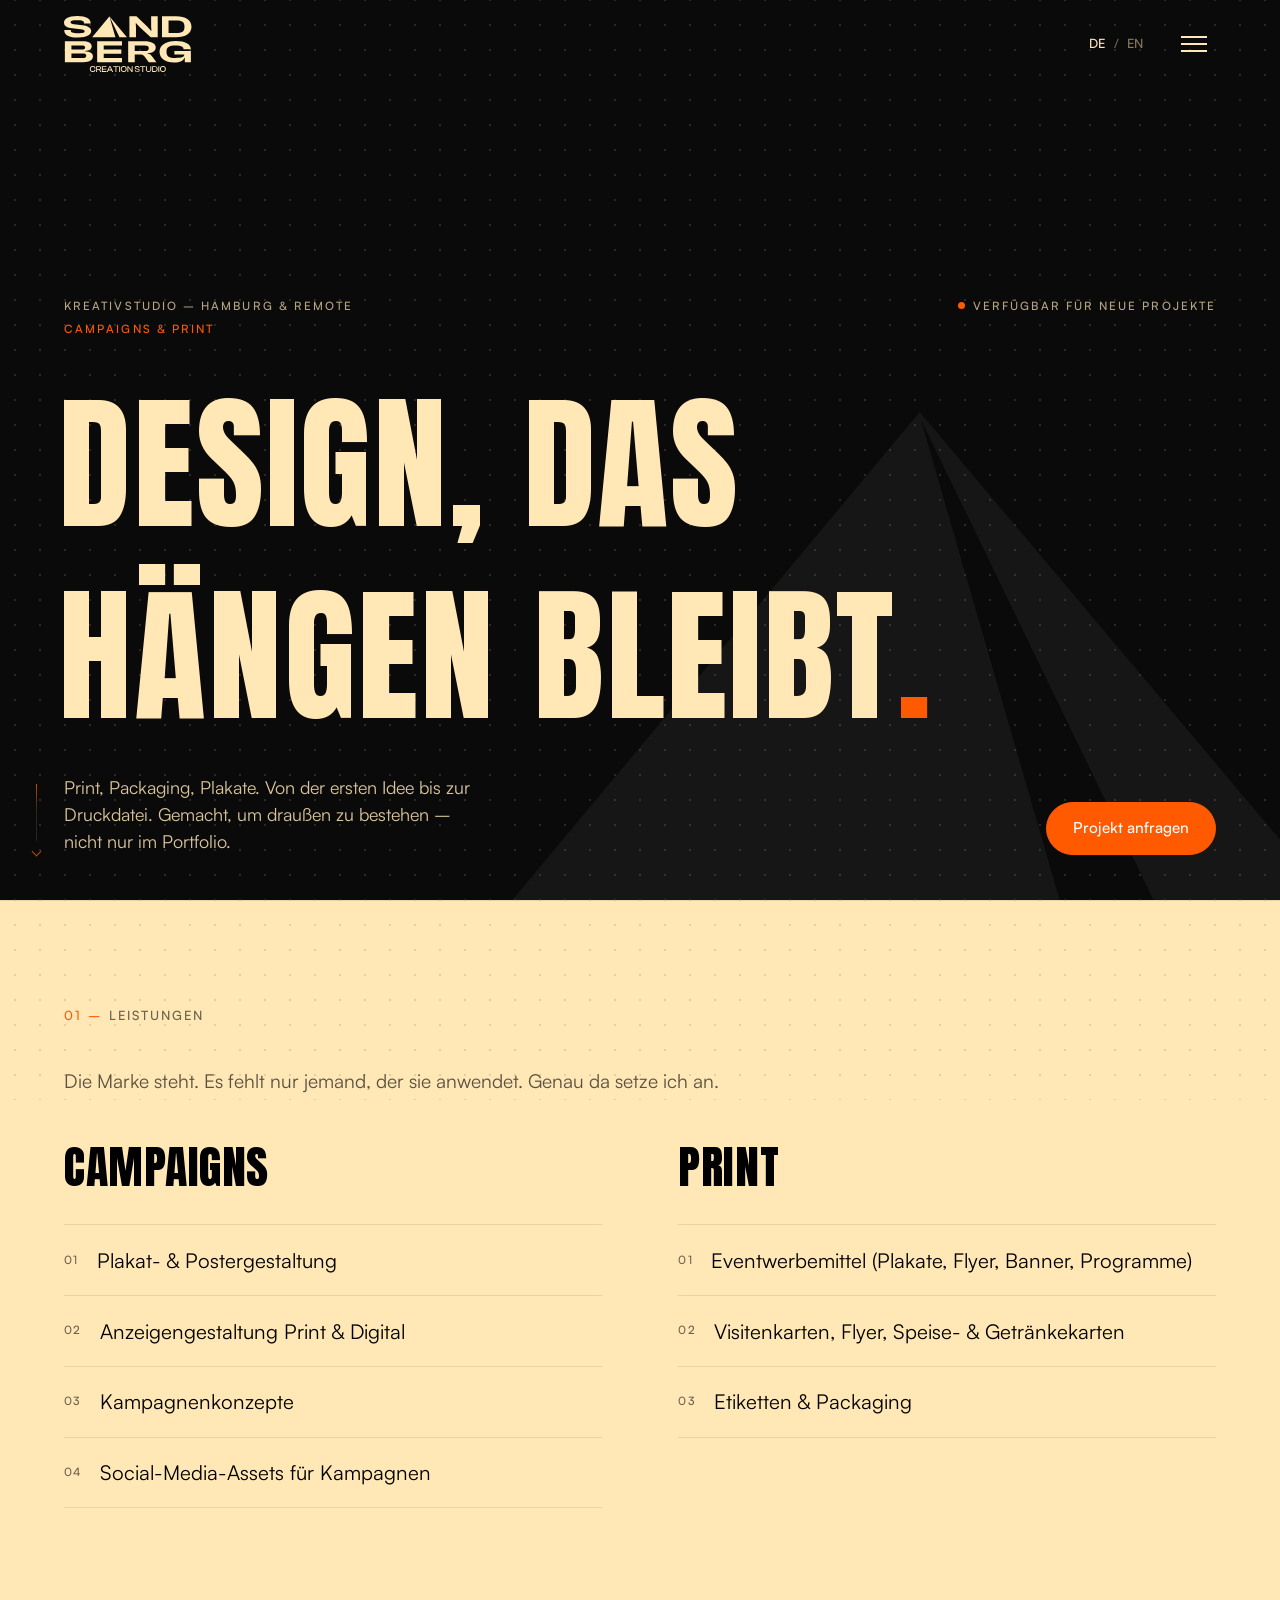
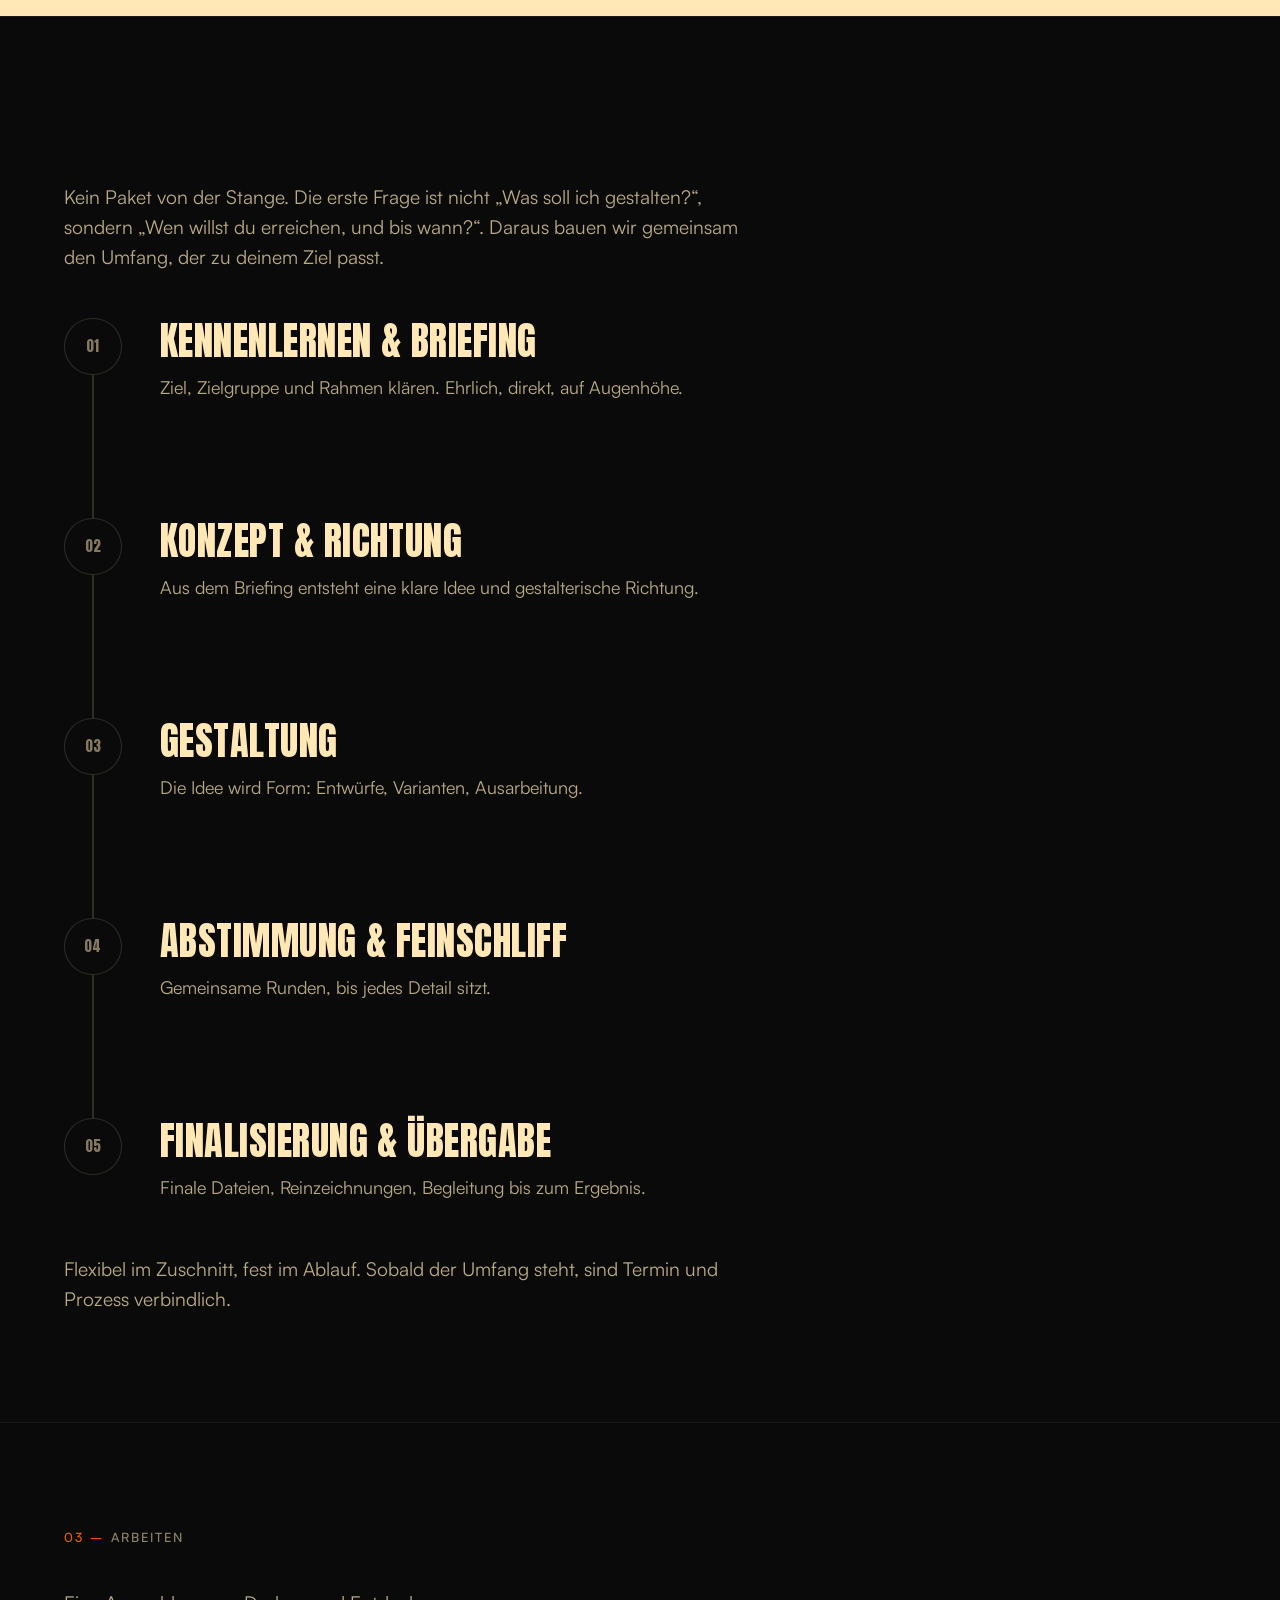
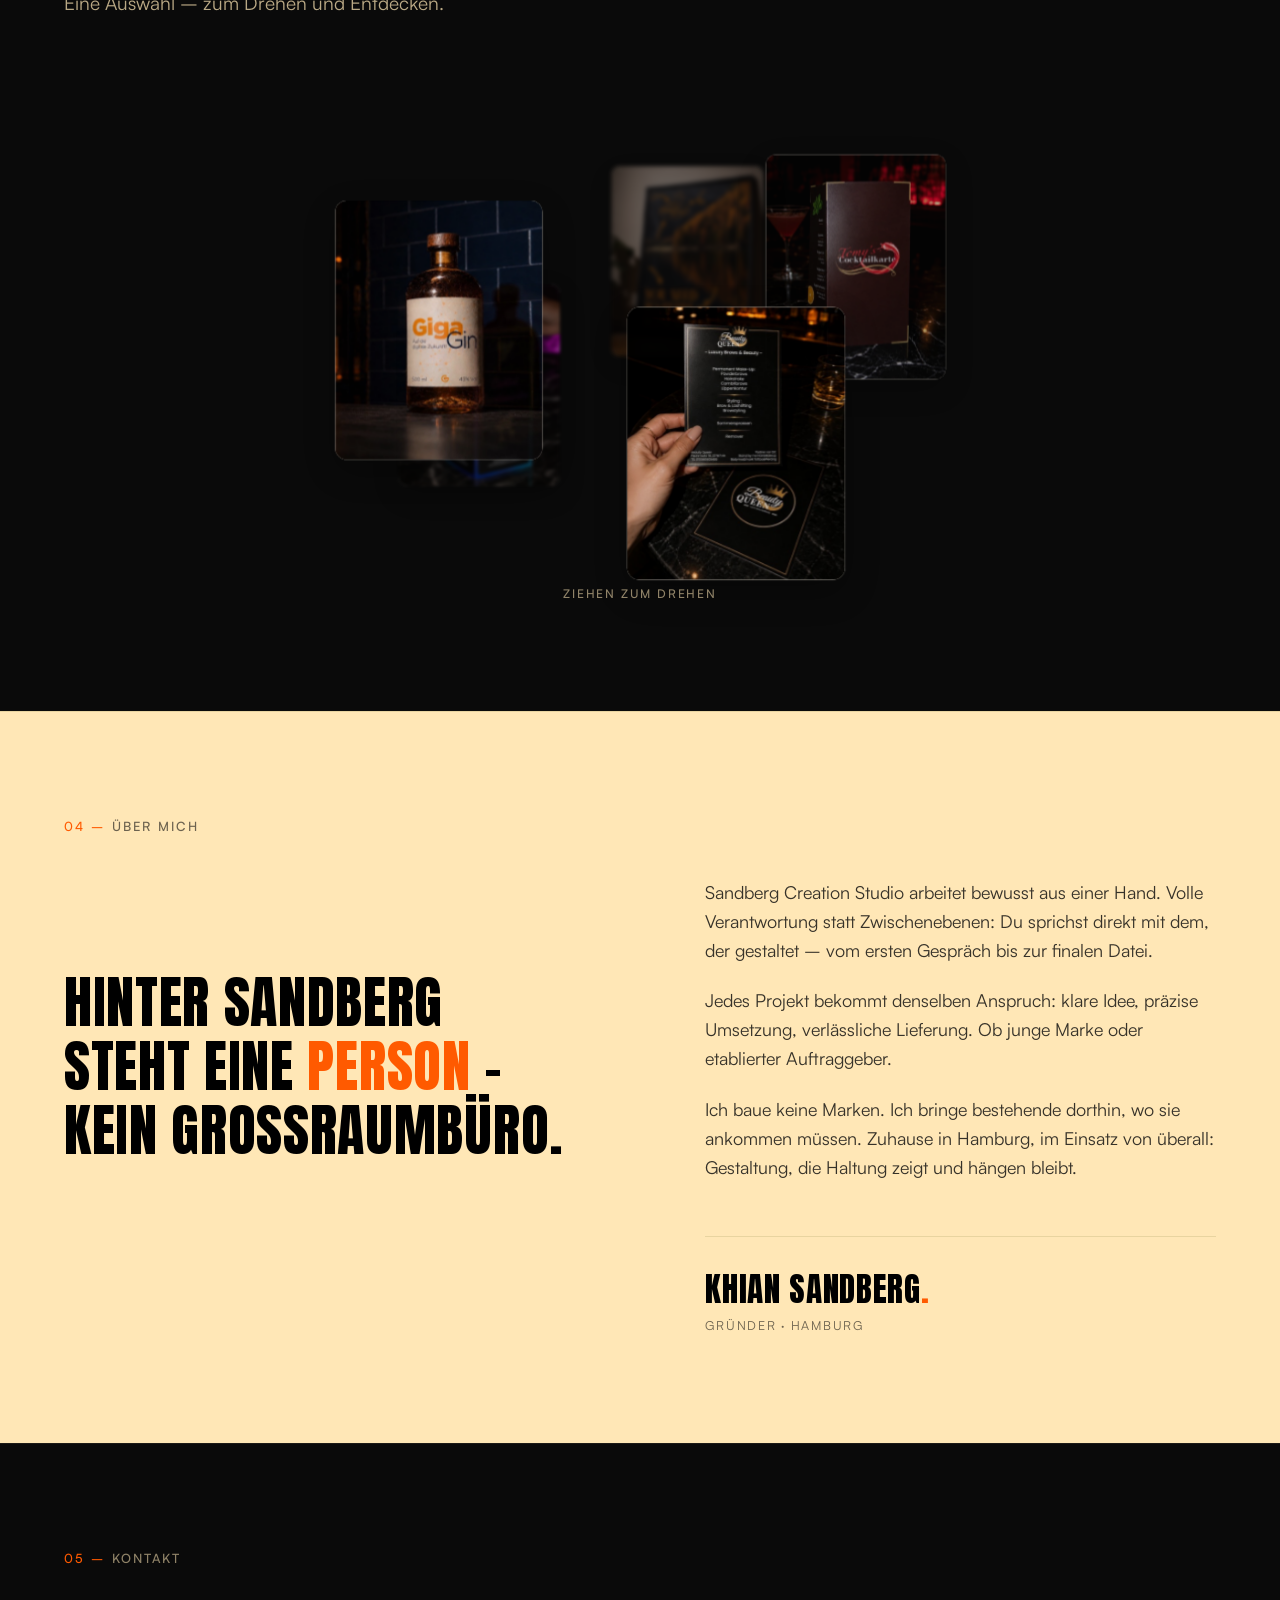
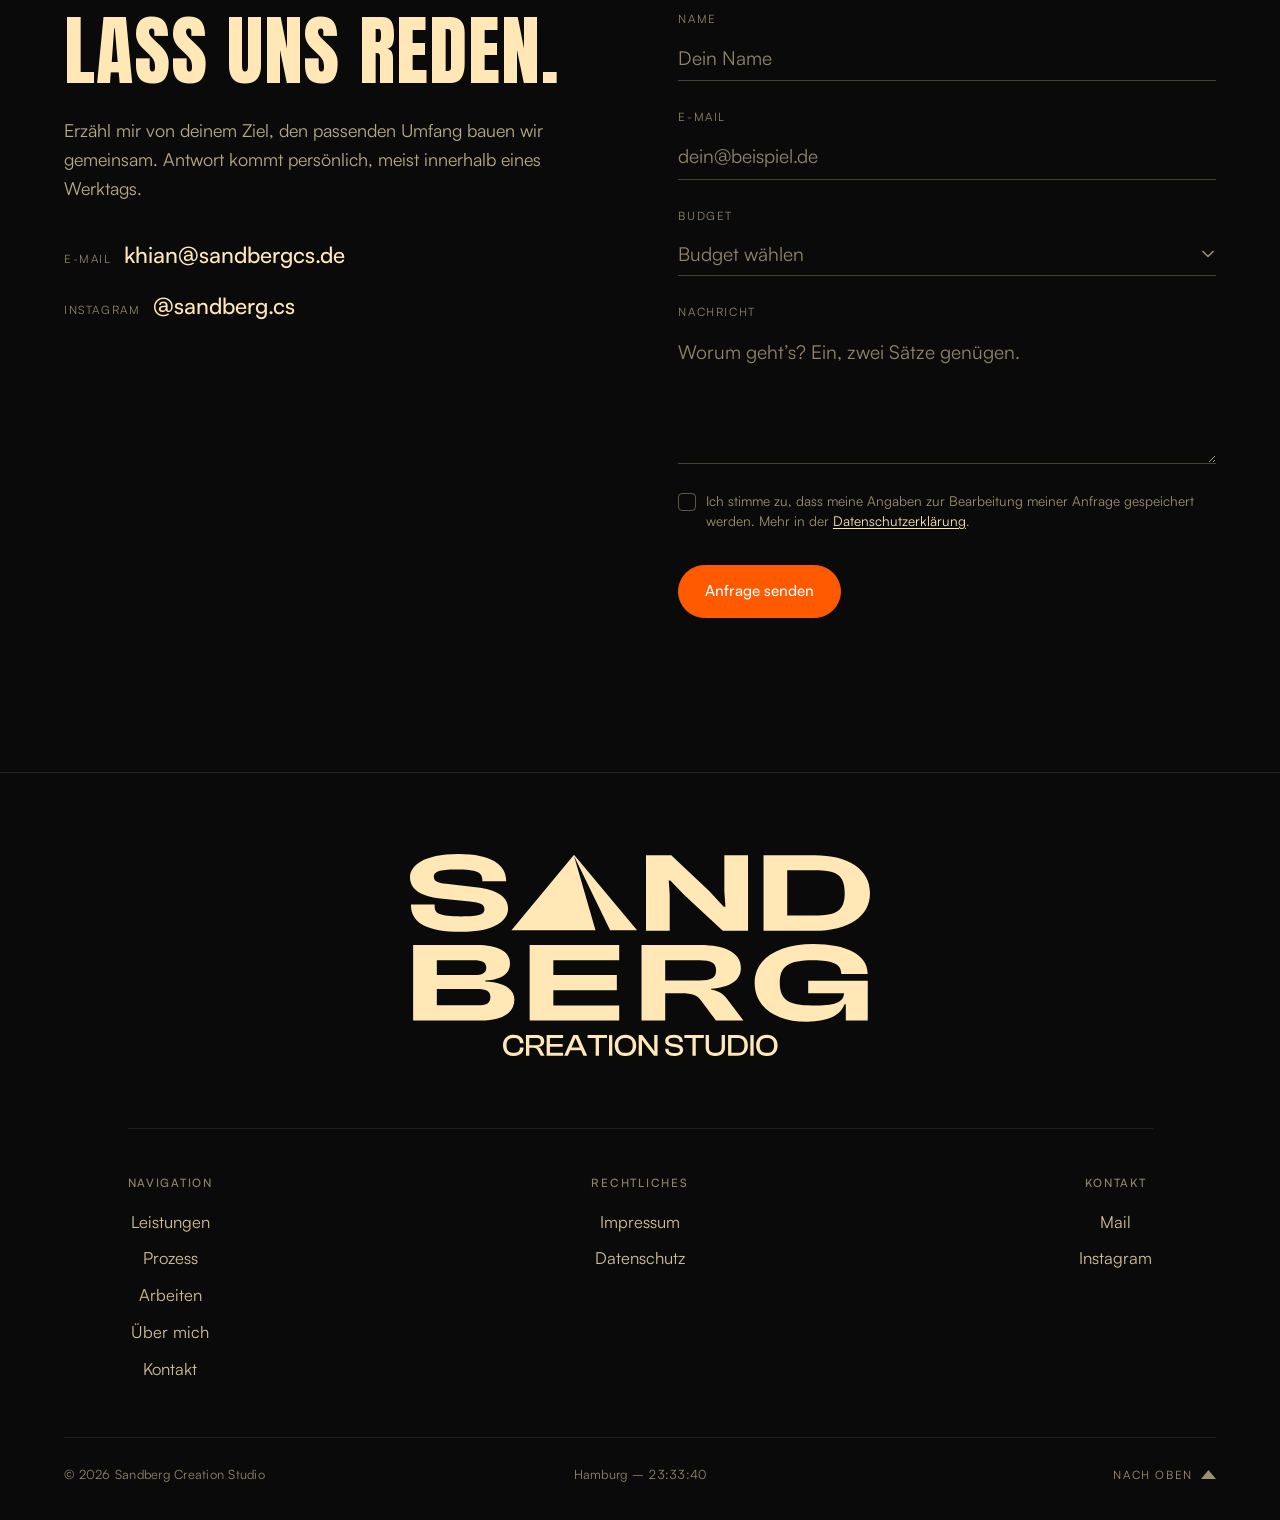
==== commit b26686d6: "Anfragen messbar, Impressum in Ich-Form, Altlasten entfernt - Messung (GoatCounter, cookielos): Klic" ====
--- a/index.html
+++ b/index.html
@@ -33,7 +33,7 @@
     "url": "https://sandbergcs.de/",
     "email": "khian@sandbergcs.de",
     "image": "https://sandbergcs.de/assets/img/og.png",
-    "logo": "https://sandbergcs.de/assets/img/og.png",
+    "logo": "https://sandbergcs.de/assets/img/logo-square.png",
     "founder": {
       "@type": "Person",
       "name": "Khian Sandberg"
@@ -121,8 +121,8 @@
       <li class="menu__item"><a href="#kontakt"><span class="num">06</span><span class="txt" data-de="Kontakt" data-en="Contact">Kontakt</span></a></li>
     </ul>
     <div class="menu__foot">
-      <a href="https://instagram.com/sandberg.cs" target="_blank" rel="noopener">Instagram – @sandberg.cs</a>
-      <a href="mailto:khian@sandbergcs.de">khian@sandbergcs.de</a>
+      <a data-goatcounter-click="klick-instagram" href="https://instagram.com/sandberg.cs" target="_blank" rel="noopener">Instagram – @sandberg.cs</a>
+      <a data-goatcounter-click="klick-mail" href="mailto:khian@sandbergcs.de">khian@sandbergcs.de</a>
       <span data-de="Hamburg &amp; remote" data-en="Hamburg &amp; remote">Hamburg &amp; remote</span>
     </div>
   </nav>
@@ -161,7 +161,7 @@
           </p>
         </div>
         <div class="hero__actions">
-          <a class="btn btn--accent" href="#kontakt" data-de="Projekt anfragen" data-en="Start a project">Projekt anfragen</a>
+          <a class="btn btn--accent" href="#kontakt" data-goatcounter-click="klick-projekt-anfragen" data-de="Projekt anfragen" data-en="Start a project">Projekt anfragen</a>
         </div>
       </div>
     </section>
@@ -388,11 +388,11 @@
                data-de="Erzähl mir von deinem Ziel, den passenden Umfang bauen wir gemeinsam. Antwort kommt persönlich, meist innerhalb eines Werktags."
                data-en="Tell me about your goal, and we'll build the right scope together. You'll hear back personally, usually within one business day.">Erzähl mir von deinem Ziel, den passenden Umfang bauen wir gemeinsam. Antwort kommt persönlich, meist innerhalb eines Werktags.</p>
             <div class="cnt__direct" data-reveal style="transition-delay:.12s">
-              <a class="cnt__direct-link" href="mailto:khian@sandbergcs.de">
+              <a data-goatcounter-click="klick-mail" class="cnt__direct-link" href="mailto:khian@sandbergcs.de">
                 <span class="cnt__direct-label" data-de="E-Mail" data-en="Email">E-Mail</span>
                 <span class="cnt__direct-val">khian@sandbergcs.de</span>
               </a>
-              <a class="cnt__direct-link" href="https://instagram.com/sandberg.cs" target="_blank" rel="noopener">
+              <a data-goatcounter-click="klick-instagram" class="cnt__direct-link" href="https://instagram.com/sandberg.cs" target="_blank" rel="noopener">
                 <span class="cnt__direct-label">Instagram</span>
                 <span class="cnt__direct-val">@sandberg.cs</span>
               </a>
@@ -512,8 +512,8 @@
         <div class="ft__col">
           <h3 class="ft__col-title" data-de="Kontakt" data-en="Contact">Kontakt</h3>
           <ul class="ft__list">
-            <li><a href="mailto:khian@sandbergcs.de" data-de="Mail" data-en="Mail">Mail</a></li>
-            <li><a href="https://instagram.com/sandberg.cs" target="_blank" rel="noopener" data-de="Instagram" data-en="Instagram">Instagram</a></li>
+            <li><a data-goatcounter-click="klick-mail" href="mailto:khian@sandbergcs.de" data-de="Mail" data-en="Mail">Mail</a></li>
+            <li><a data-goatcounter-click="klick-instagram" href="https://instagram.com/sandberg.cs" target="_blank" rel="noopener" data-de="Instagram" data-en="Instagram">Instagram</a></li>
           </ul>
         </div>
       </div>
@@ -538,7 +538,6 @@
   <script src="assets/js/main.js"></script>
 
   <!-- GoatCounter (cookielose Webanalyse, DSGVO-freundlich) -->
-  <!-- TODO: GoatCounter-Konto: sandbergcs.goatcounter.com -->
   <script data-goatcounter="https://sandbergcs.goatcounter.com/count"
           async src="//gc.zgo.at/count.js"></script>
 </body>
--- a/assets/css/fonts.css
+++ b/assets/css/fonts.css
@@ -3,22 +3,6 @@
   font-family: "Anton";
   src: url("../fonts/Anton-Regular.woff2") format("woff2");
   font-weight: 400;
-  font-style: normal;
-  font-display: swap;
-}
-
-/* === Clash Display (nicht mehr im Einsatz — nur noch Referenz für font-test.html) === */
-@font-face {
-  font-family: "Clash Display";
-  src: url("../fonts/ClashDisplay-Variable.woff2") format("woff2-variations");
-  font-weight: 200 700;
-  font-style: normal;
-  font-display: swap;
-}
-@font-face {
-  font-family: "Clash Display";
-  src: url("../fonts/ClashDisplay-Semibold.woff2") format("woff2");
-  font-weight: 600;
   font-style: normal;
   font-display: swap;
 }
--- a/assets/css/style.css
+++ b/assets/css/style.css
@@ -35,7 +35,8 @@
   --sec-pad: clamp(72px, 12vh, 160px);
   --kicker-gap: clamp(30px, 5vh, 64px);
 
-  --nav-h: 76px;
+  --nav-h: 88px;        /* Block-Logo braucht mehr Luft als die alte Breit-Lockup */
+  --anton-ink: 0.0381em;  /* linke Seitenlagerung von Anton, gemessen */
   --ease: cubic-bezier(0.22, 1, 0.36, 1);
   --ease-out: cubic-bezier(0.16, 1, 0.3, 1);
 }
@@ -2089,6 +2090,11 @@
 
 /* — Zeilenabstände: Umlaut-Luft, Zeile für Zeile austariert — */
 .hero__title { line-height: 1.0; }
+/* Optischer Randausgleich: Anton traegt links 0.0381em Seitenlagerung, das
+   Logo-SVG dagegen 0 (exakt zugeschnittene Bounding-Box). Ohne Ausgleich haengt
+   die Headline sichtbar nach rechts, und der Versatz waechst mit der Schriftgroesse.
+   In em, damit er ueber die ganze clamp()-Skala stimmt. */
+.hero__title { margin-left: calc(-1 * var(--anton-ink)); }
 /* Reveal-Masken clippen oben — Reserve für Ä/Ö/Ü-Punkte schaffen */
 .hero__title .line > span { padding-top: 0.14em; }
 .case__title-text { padding-top: 0.14em; }
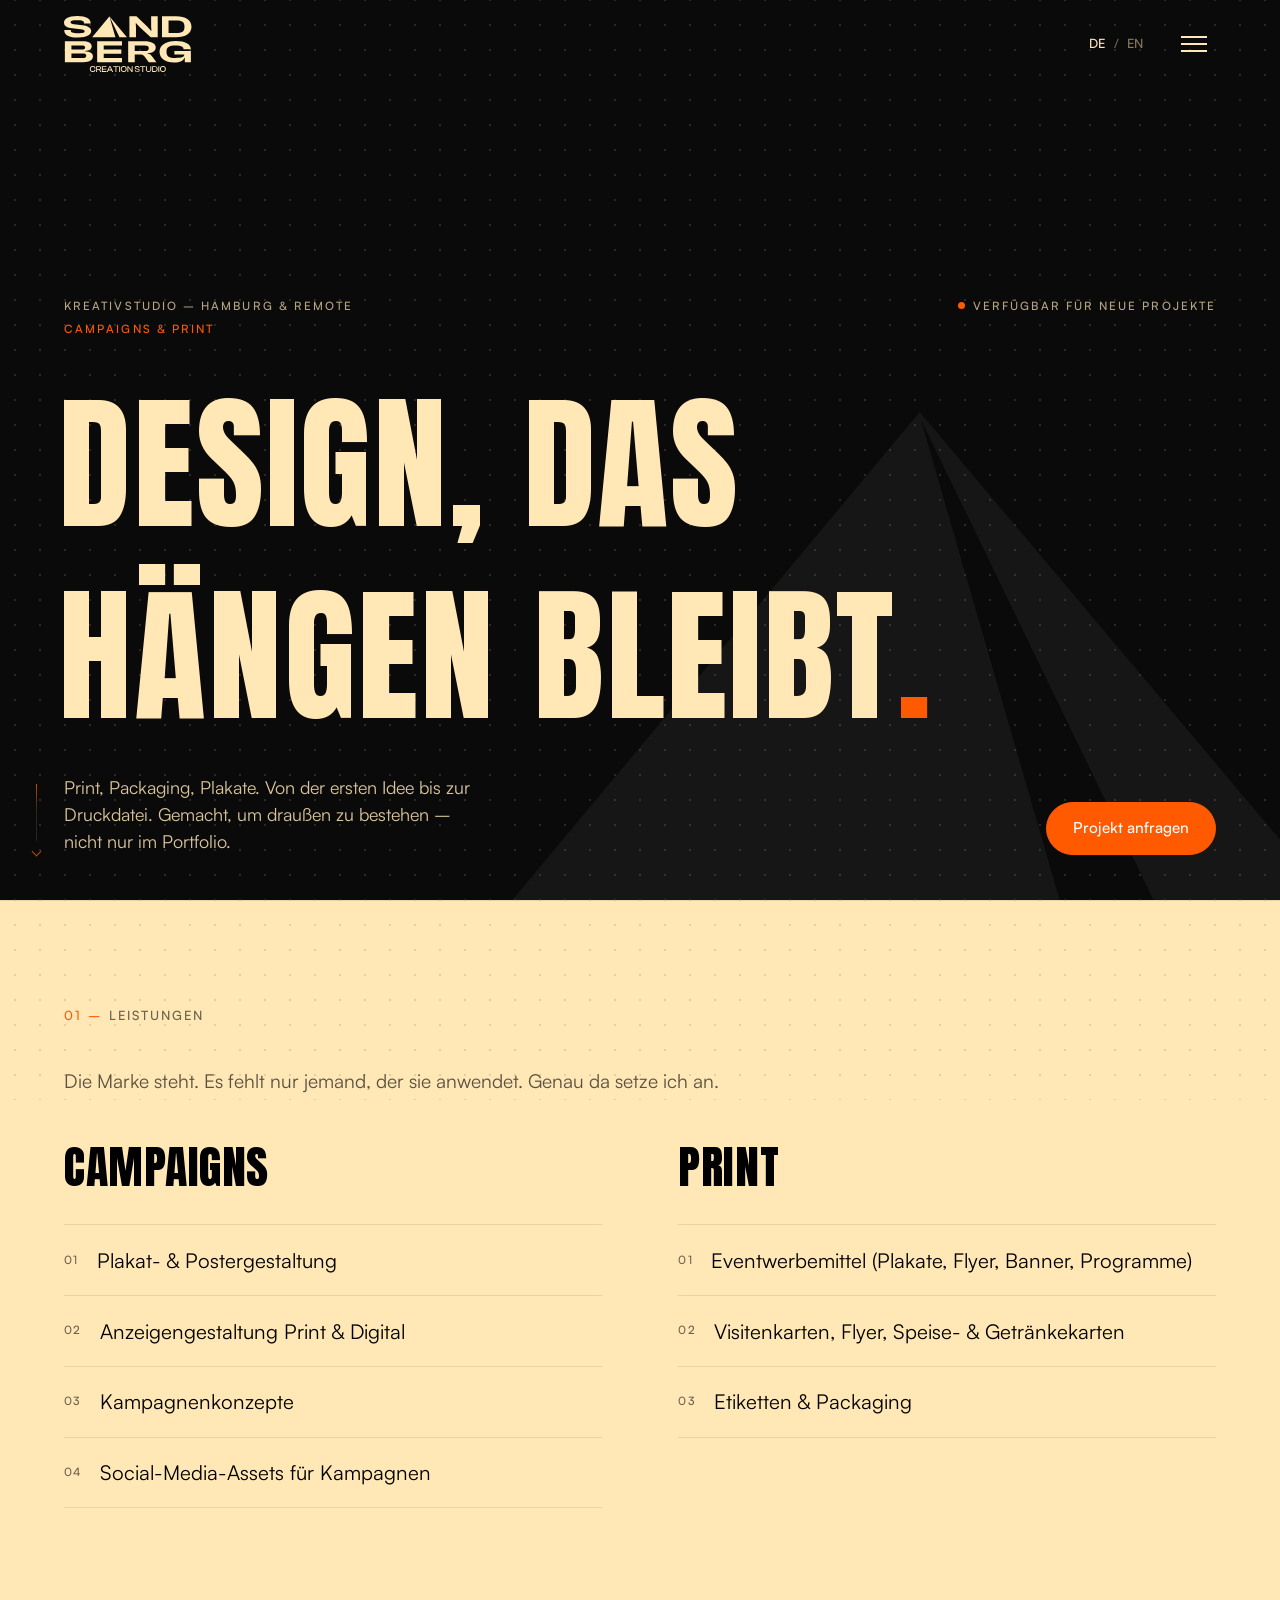
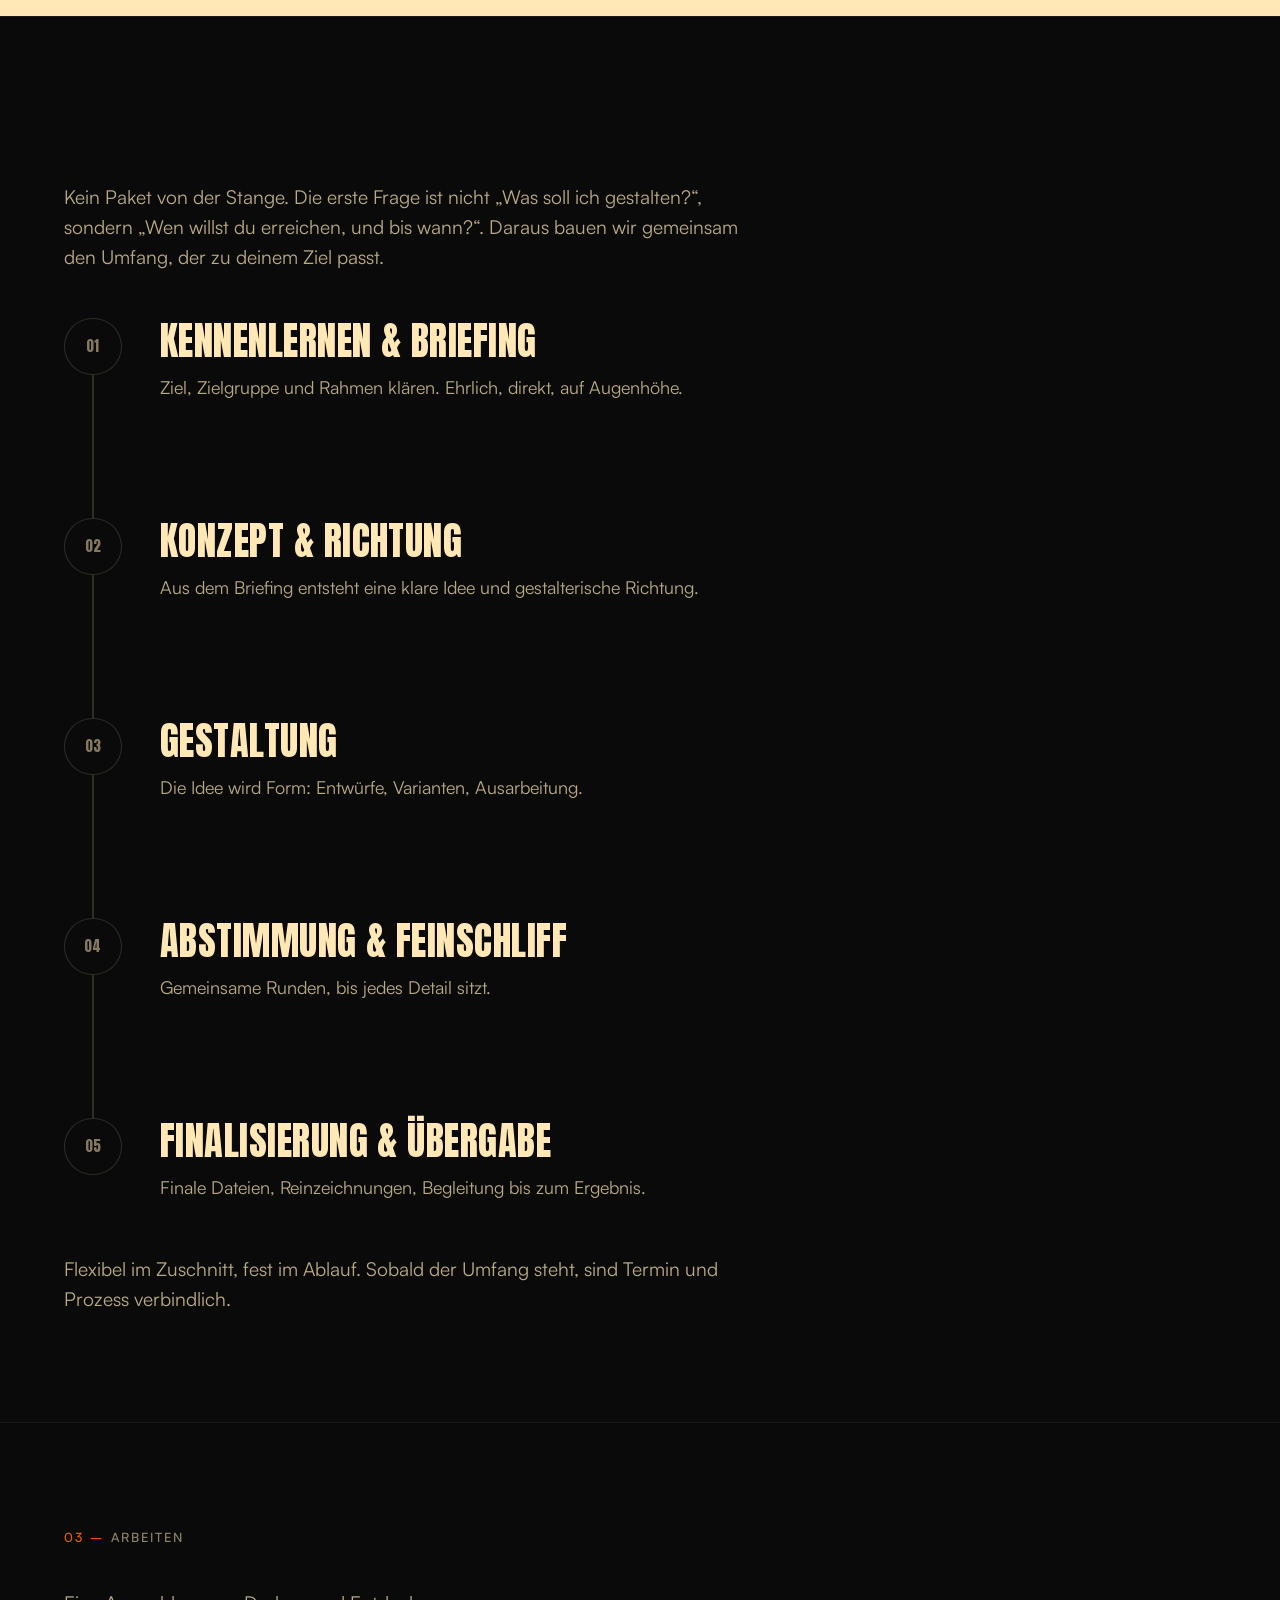
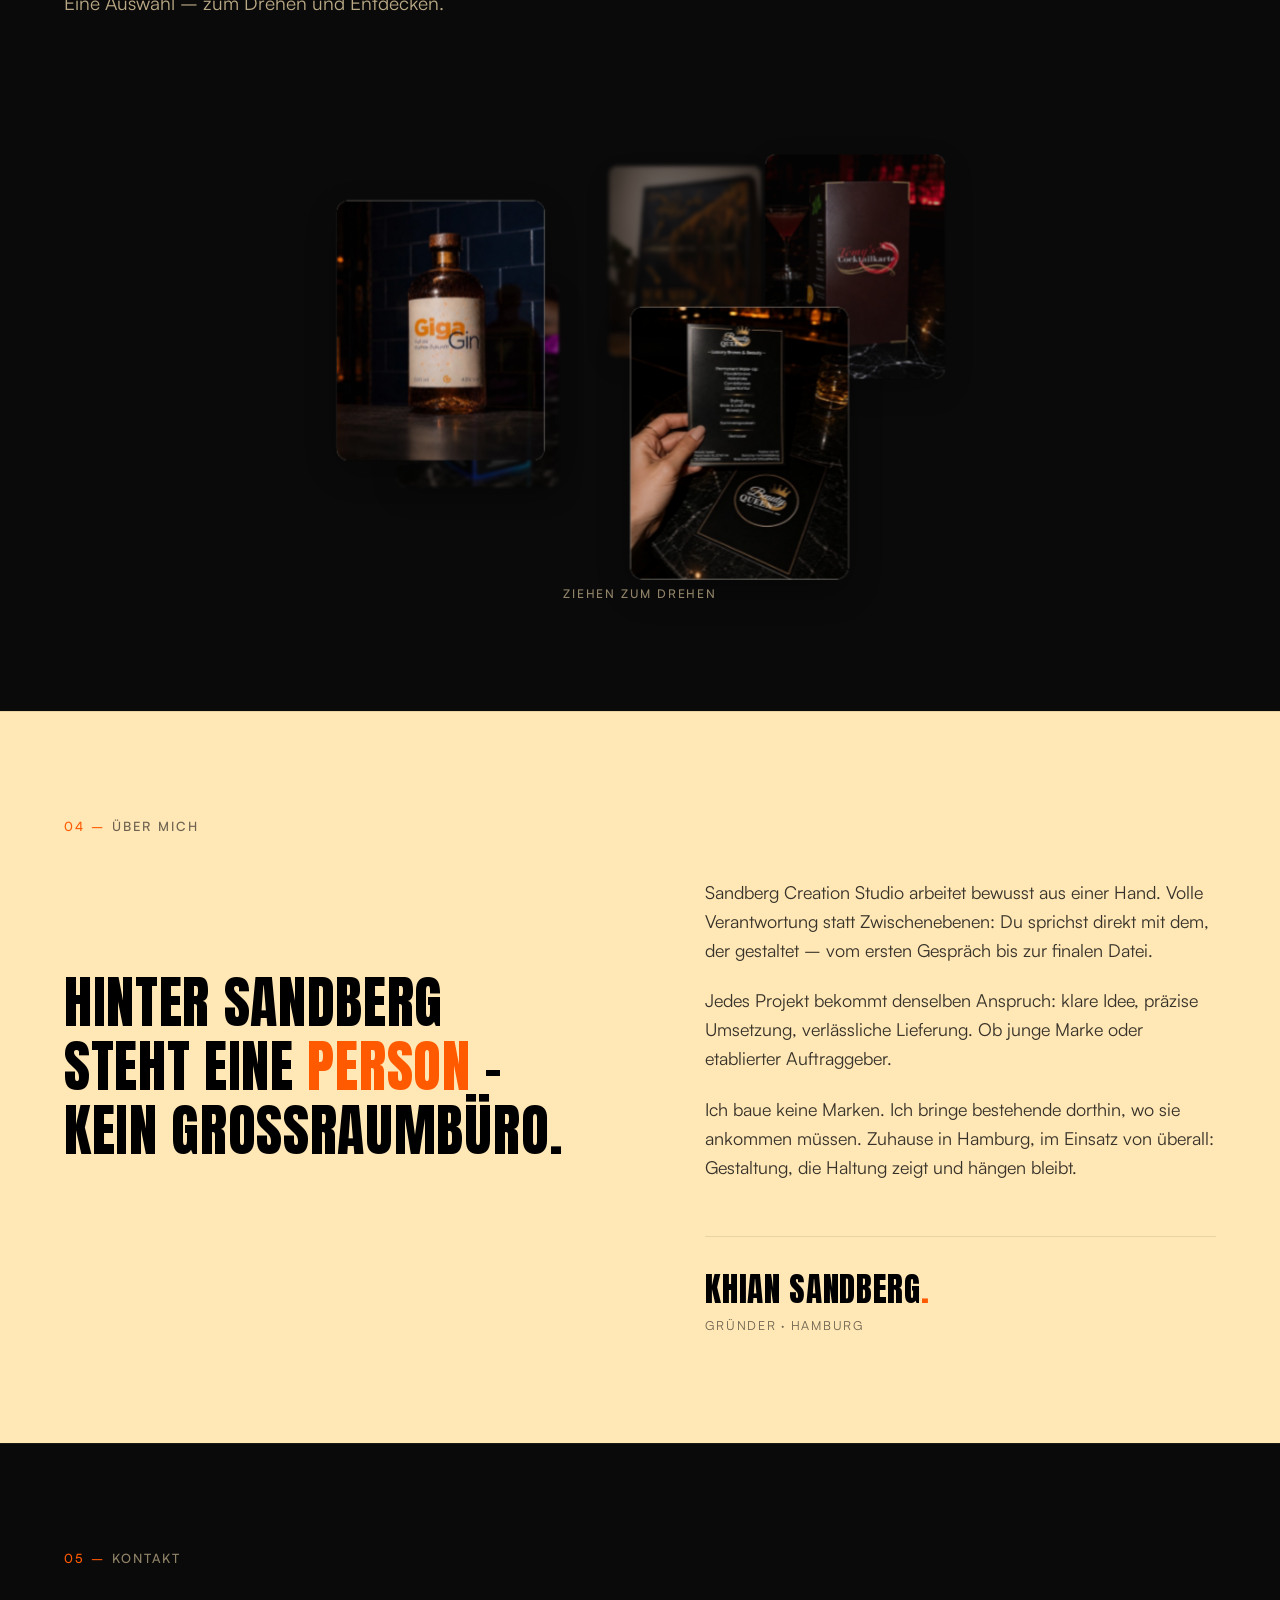
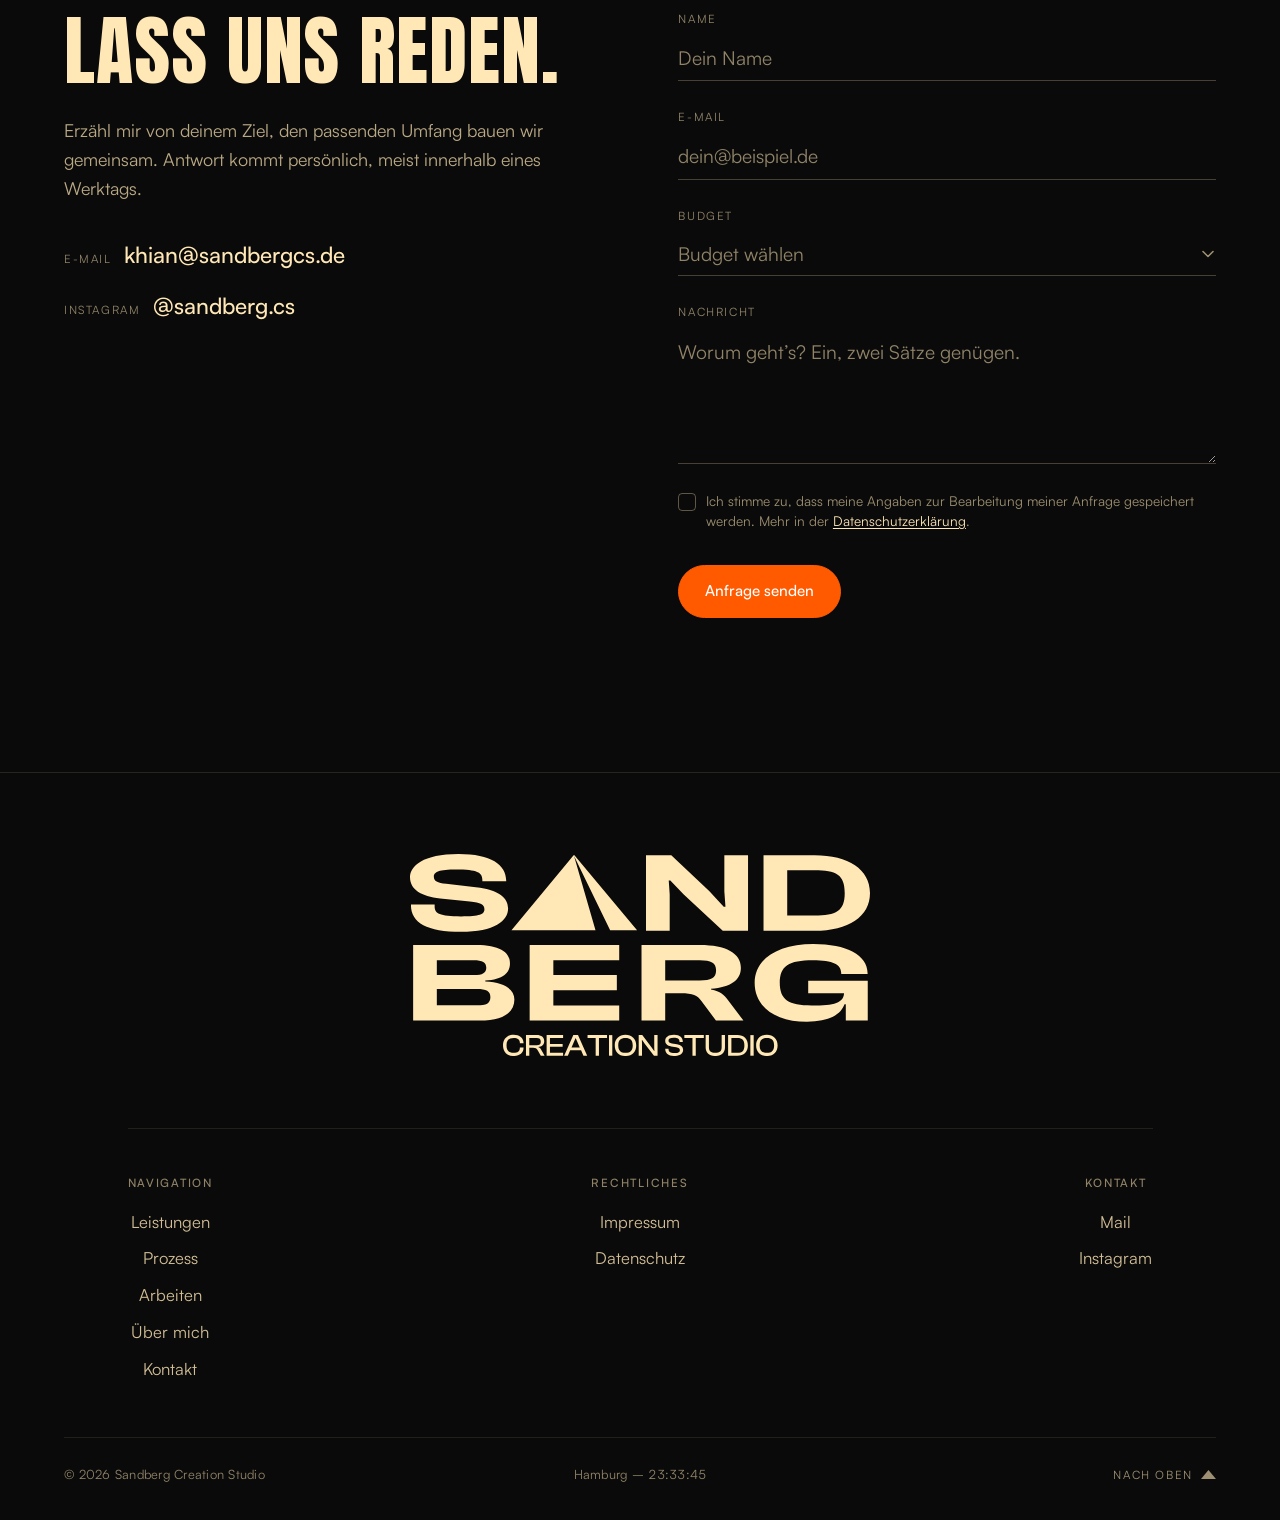
==== commit f8384717: "Eigene Social-Vorschaubilder, Projekt heisst jetzt Tomy's Cocktailkarte - Social-Vorschau: neues og-" ====
--- a/index.html
+++ b/index.html
@@ -18,9 +18,10 @@
   <meta property="og:title" content="Sandberg Creation Studio – Design, das hängen bleibt." />
   <meta property="og:description" content="Kreativstudio für Campaigns & Print – Hamburg & remote." />
   <meta property="og:url" content="https://sandbergcs.de/" />
-  <meta property="og:image" content="https://sandbergcs.de/assets/img/og.png" />
+  <meta property="og:image" content="https://sandbergcs.de/assets/img/og-home.png" />
   <meta property="og:image:width" content="1200" />
   <meta property="og:image:height" content="630" />
+  <meta property="og:image:alt" content="Sandberg Creation Studio – Design, das hängen bleibt." />
   <meta property="og:locale" content="de_DE" />
   <meta name="twitter:card" content="summary_large_image" />
 
@@ -32,7 +33,7 @@
     "description": "Kreativstudio für Campaigns & Print aus Hamburg – Konzeption, Design und Reinzeichnung.",
     "url": "https://sandbergcs.de/",
     "email": "khian@sandbergcs.de",
-    "image": "https://sandbergcs.de/assets/img/og.png",
+    "image": "https://sandbergcs.de/assets/img/og-home.png",
     "logo": "https://sandbergcs.de/assets/img/logo-square.png",
     "founder": {
       "@type": "Person",
@@ -296,11 +297,11 @@
         <div class="pf__stage" data-reveal>
           <div class="pf__sphere" id="pfSphere">
 
-            <a class="pf__item" href="work-ronnys-karte.html" aria-label="Ronnys Karte – Print">
+            <a class="pf__item" href="work-ronnys-karte.html" aria-label="Tomy’s Cocktailkarte – Print">
               <span class="pf__card pf__card--a">
                 <img class="pf__img" src="assets/work/ronnys-karte/card.jpg" alt="" loading="lazy" decoding="async" />
               </span>
-              <span class="pf__label"><span class="pf__label-cat" data-de="Print" data-en="Print">Print</span><span class="pf__label-name" data-de="Ronnys Karte" data-en="Ronny’s menu">Ronnys Karte</span></span>
+              <span class="pf__label"><span class="pf__label-cat" data-de="Print" data-en="Print">Print</span><span class="pf__label-name" data-de="Tomy’s Cocktailkarte" data-en="Tomy’s cocktail menu">Tomy’s Cocktailkarte</span></span>
             </a>
 
             <a class="pf__item" href="work-flyer-sticker.html" aria-label="Flyer & Sticker – Print">
@@ -423,10 +424,10 @@
               <div class="cnt__select-wrap">
                 <select class="cnt__input cnt__select" id="cf-budget" name="budget" required>
                   <option value="" disabled selected data-de="Budget wählen" data-en="Select budget">Budget wählen</option>
-                  <option value="bis 2.000 €" data-de="bis 2.000 €" data-en="up to 2.000 €">bis 2.000 €</option>
-                  <option value="2.000–5.000 €">2.000–5.000 €</option>
-                  <option value="5.000–10.000 €">5.000–10.000 €</option>
-                  <option value="über 10.000 €" data-de="über 10.000 €" data-en="over 10.000 €">über 10.000 €</option>
+                  <option value="bis 2.000 €" data-de="bis 2.000 €" data-en="up to 2,000 €">bis 2.000 €</option>
+                  <option value="2.000–5.000 €" data-de="2.000–5.000 €" data-en="2,000–5,000 €">2.000–5.000 €</option>
+                  <option value="5.000–10.000 €" data-de="5.000–10.000 €" data-en="5,000–10,000 €">5.000–10.000 €</option>
+                  <option value="über 10.000 €" data-de="über 10.000 €" data-en="over 10,000 €">über 10.000 €</option>
                   <option value="noch unklar" data-de="noch unklar" data-en="not sure yet">noch unklar</option>
                 </select>
                 <span class="cnt__select-arrow" aria-hidden="true">
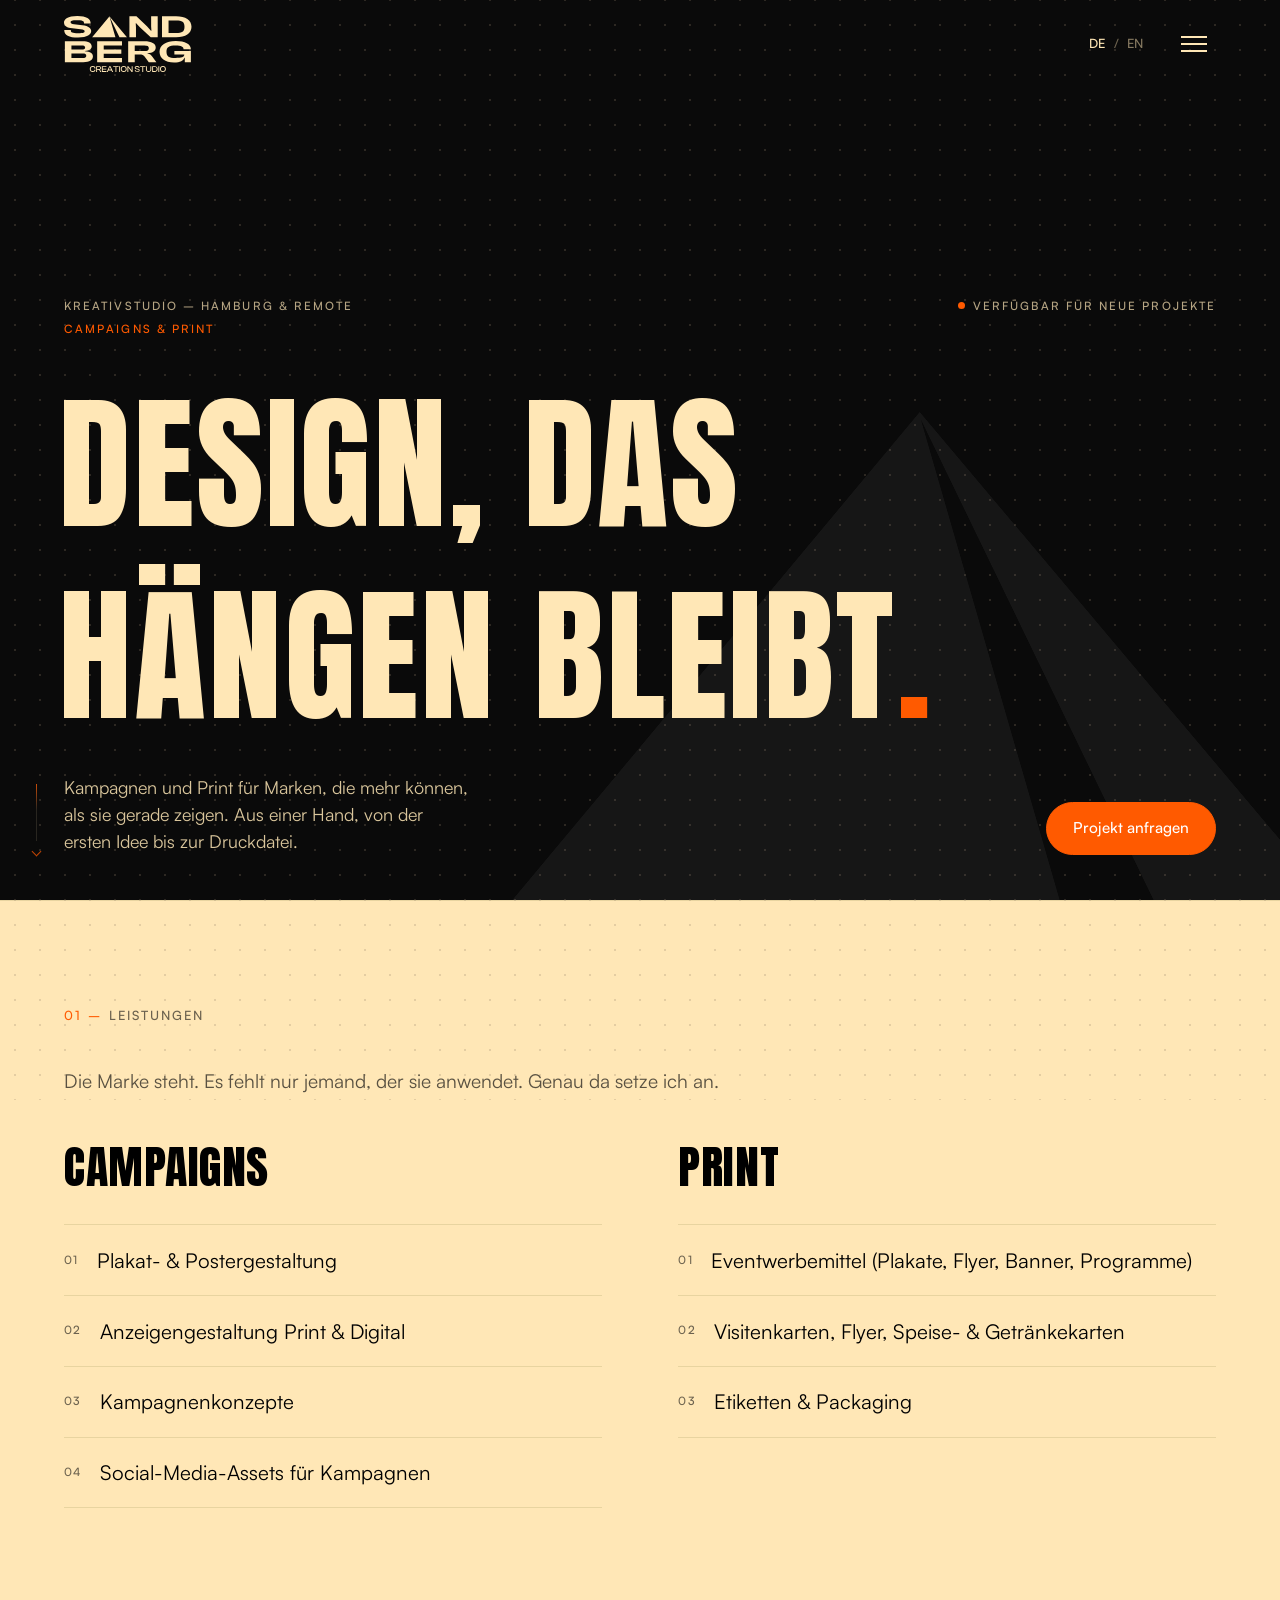
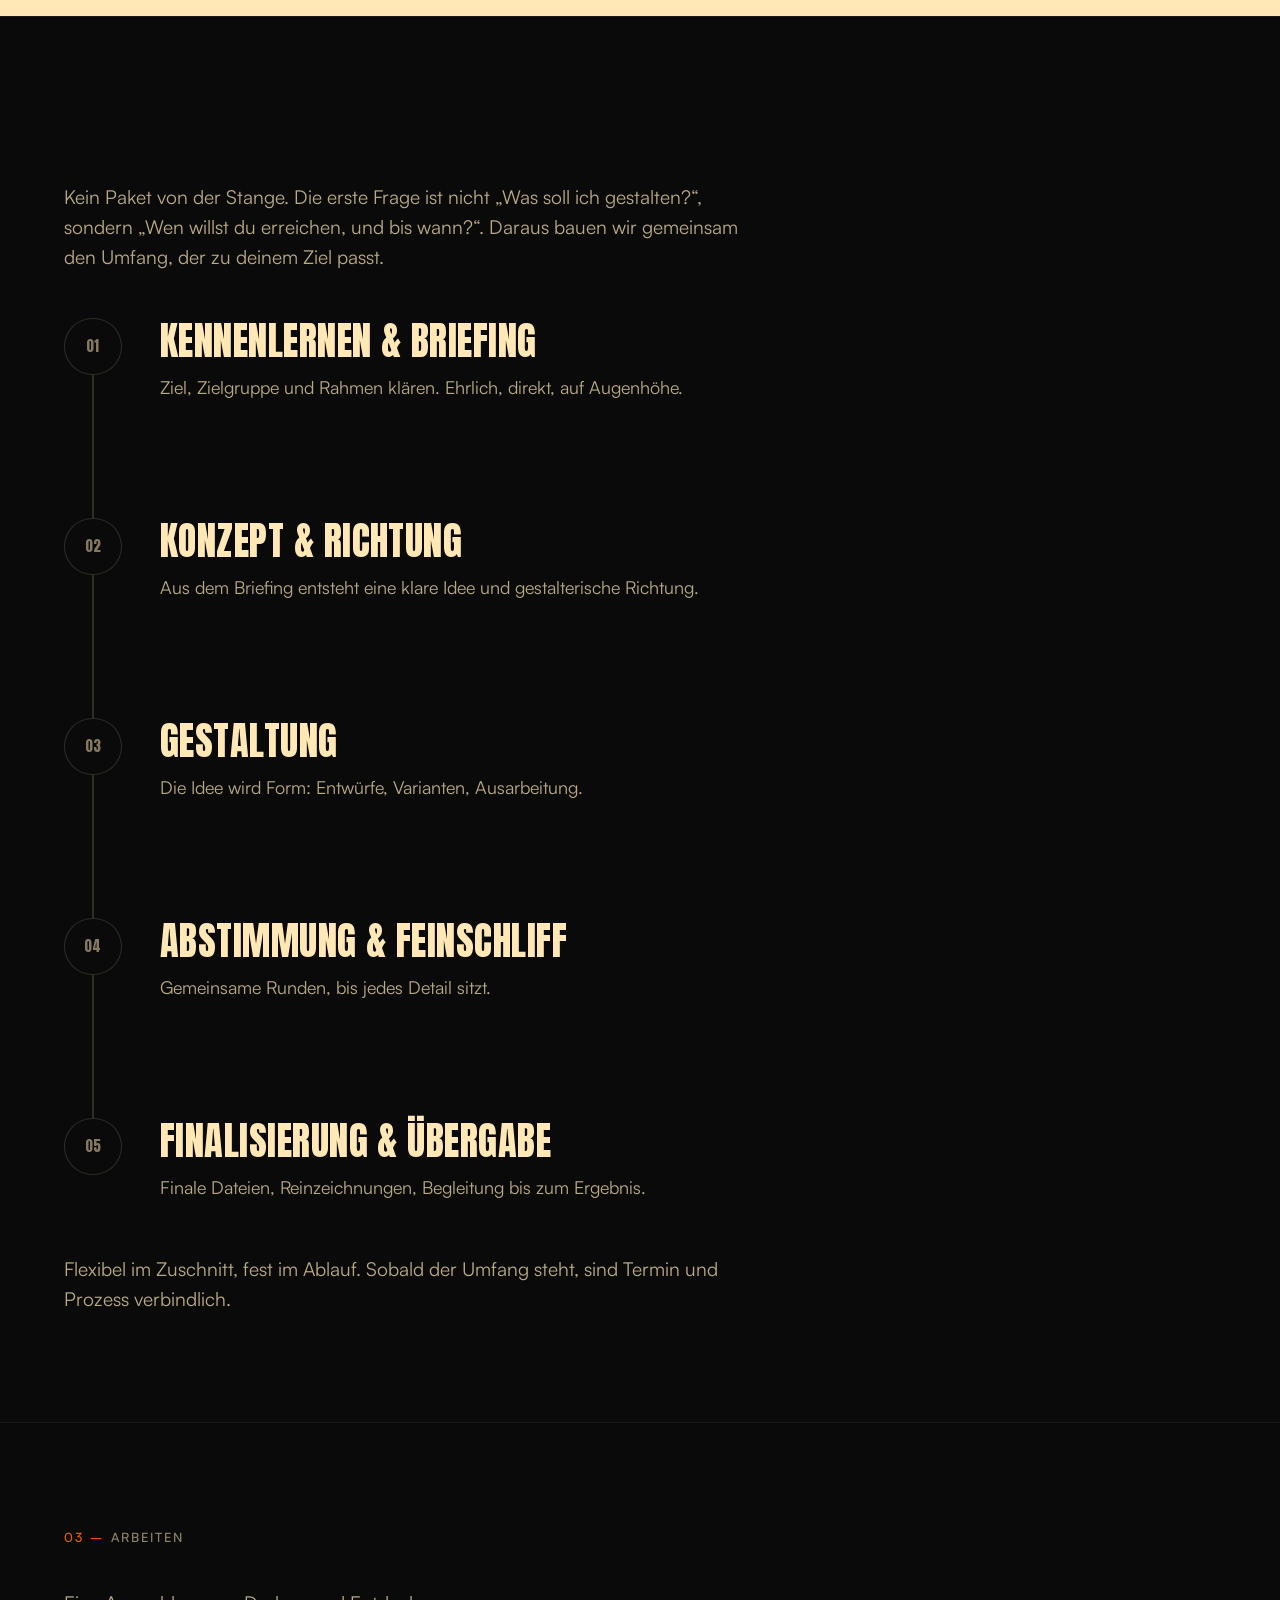
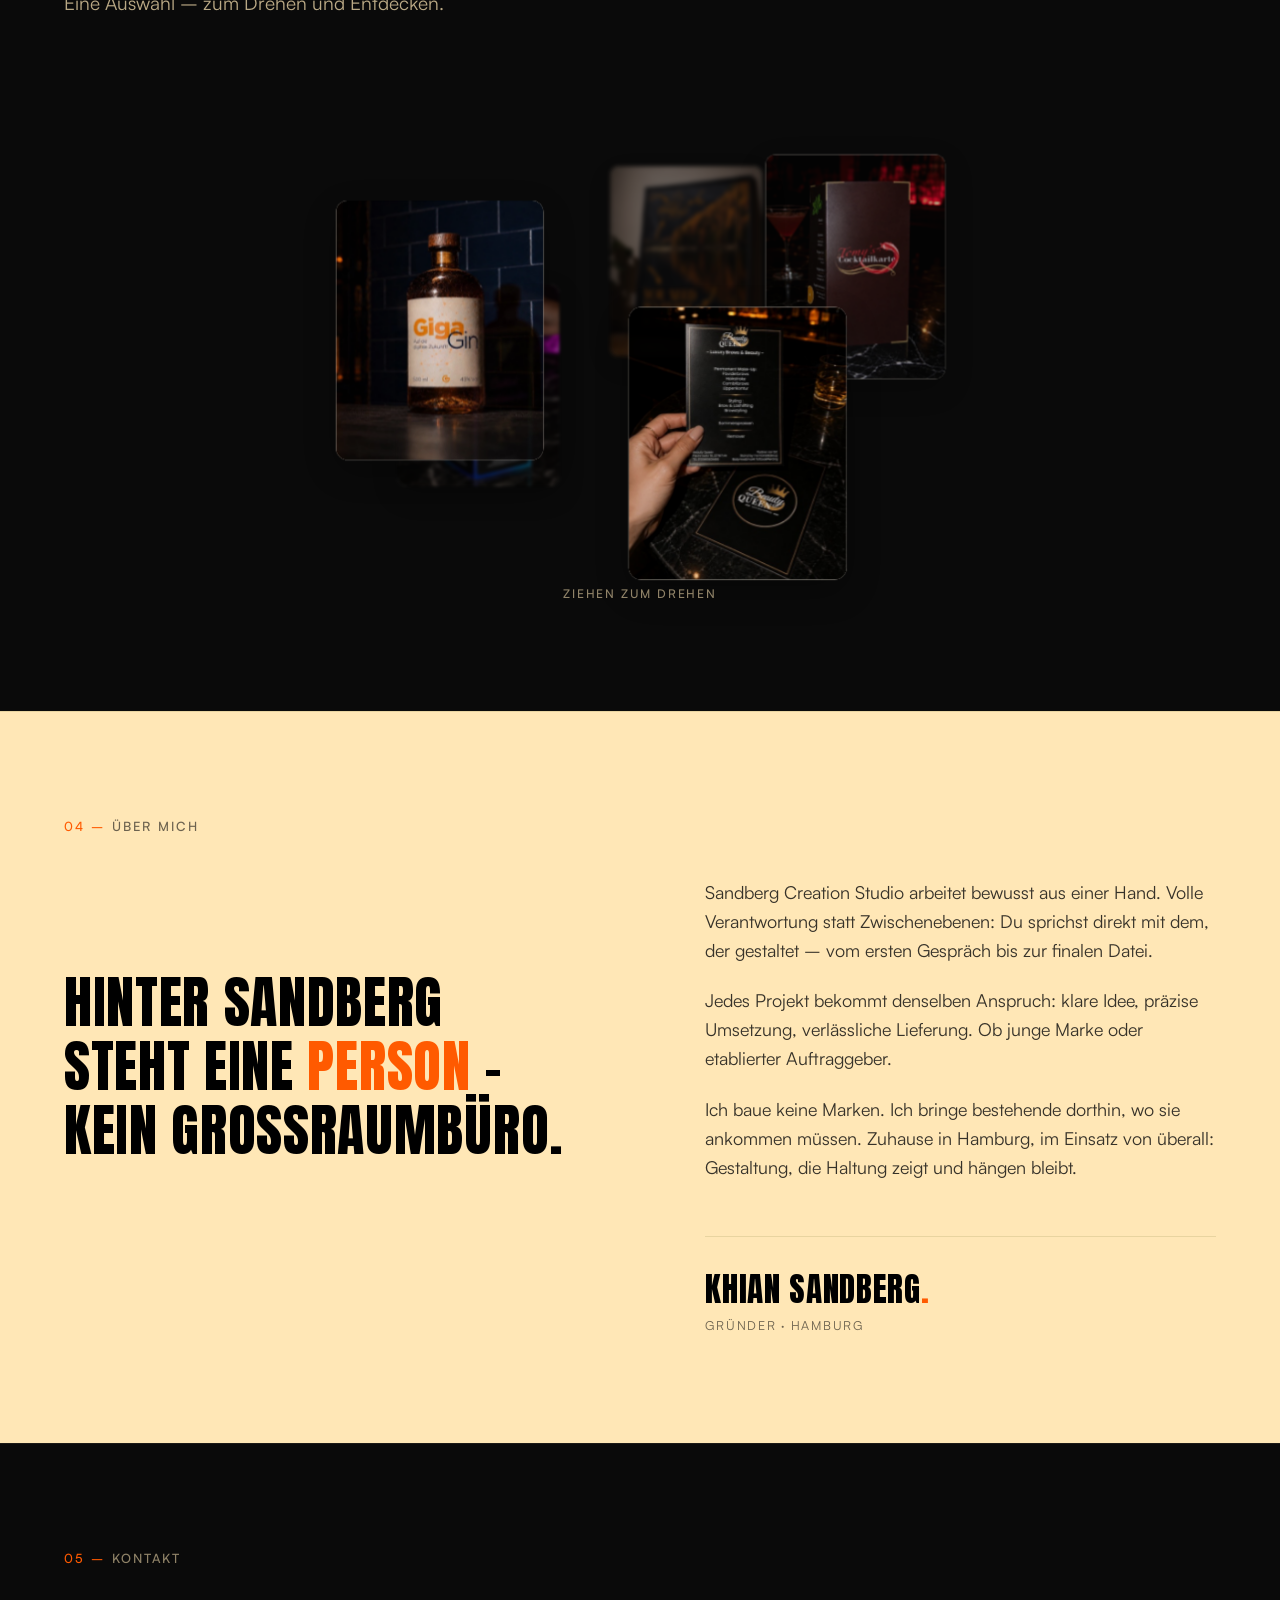
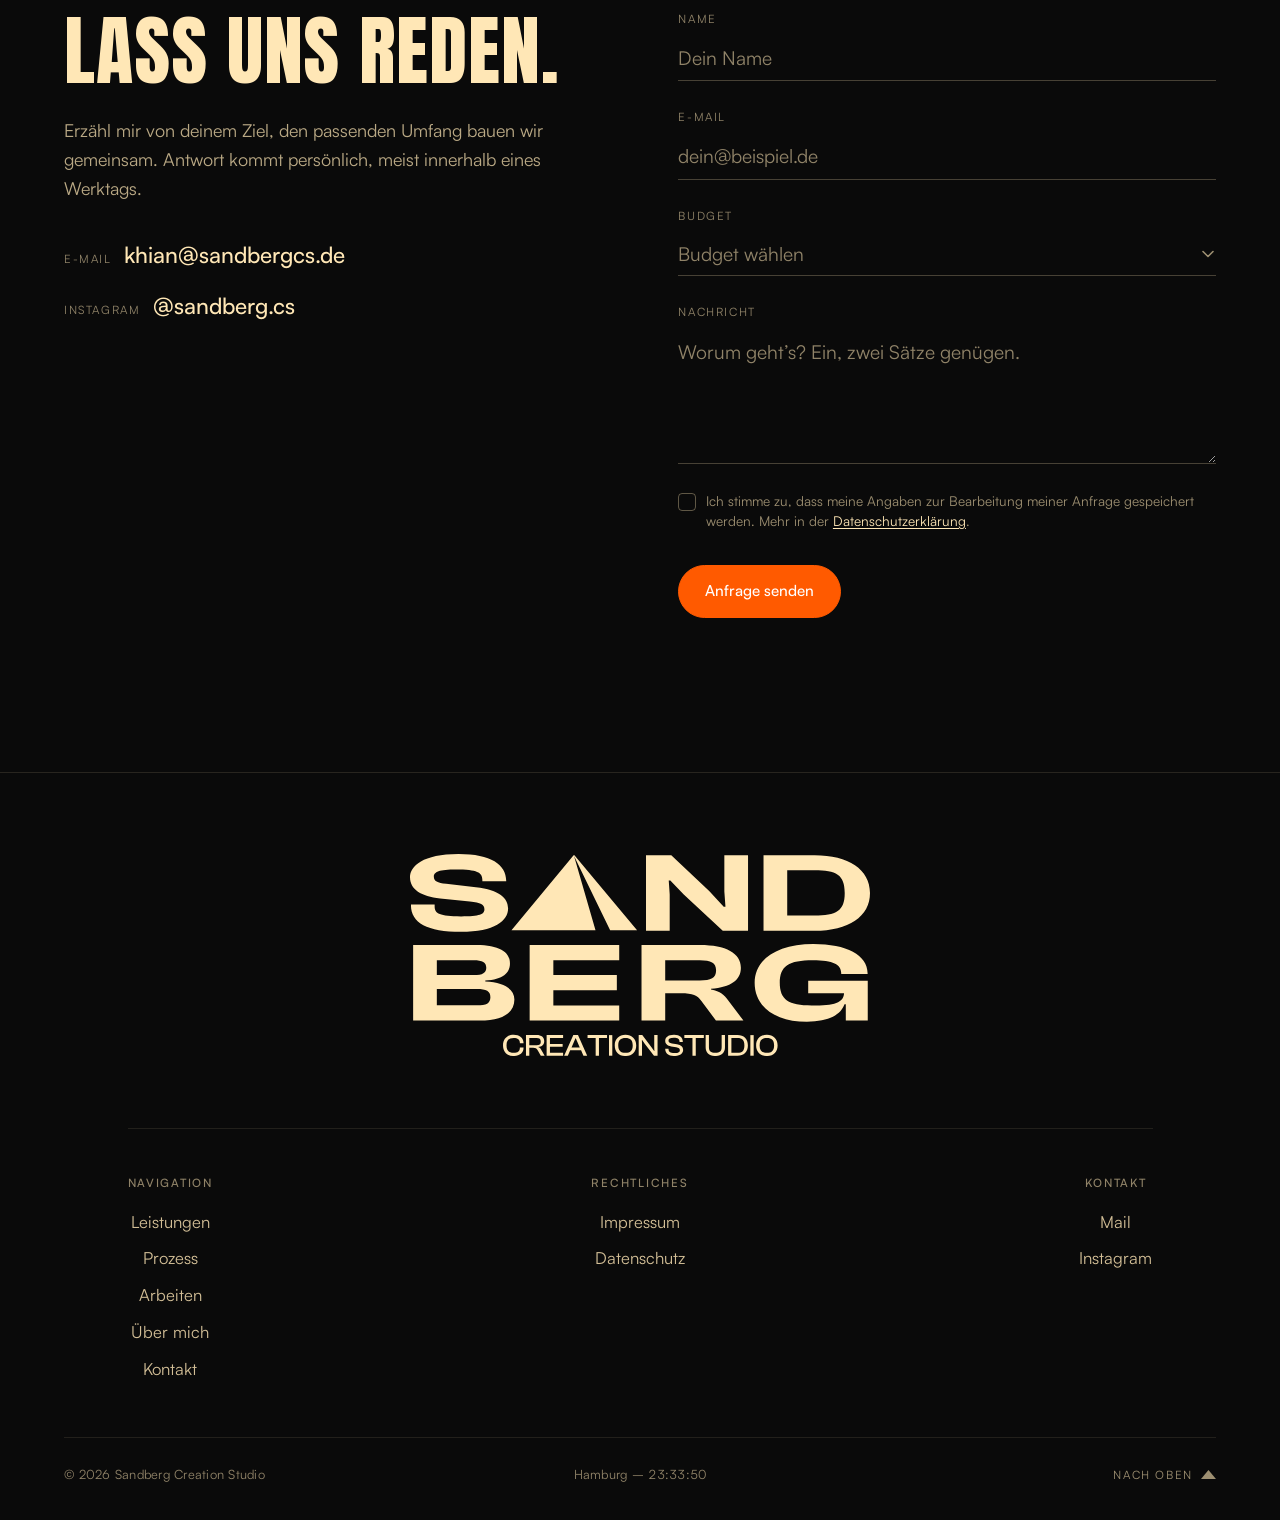
==== commit 71a20eda: "Hero-Subline auf Positionierung, Projekttexte korrigiert - Hero-Subline: 'Kampagnen und Print fuer M" ====
--- a/index.html
+++ b/index.html
@@ -157,8 +157,8 @@
             <span class="hero__cue-track"></span>
             <span class="hero__cue-arrow" aria-hidden="true"></span>
           </a>
-          <p class="hero__subline" data-de="Print, Packaging, Plakate. Von der ersten Idee bis zur Druckdatei. Gemacht, um draußen zu bestehen – nicht nur im Portfolio." data-en="Print, Packaging, Posters. From first idea to print-ready file. Made to hold up out there – not just in a portfolio.">
-            Print, Packaging, Plakate. Von der ersten Idee bis zur Druckdatei. Gemacht, um draußen zu bestehen – nicht nur im Portfolio.
+          <p class="hero__subline" data-de="Kampagnen und Print für Marken, die mehr können, als sie gerade zeigen. Aus einer Hand, von der ersten Idee bis zur Druckdatei." data-en="Campaigns and print for brands that can do more than they’re showing right now. From a single pair of hands, first idea to print-ready file.">
+            Kampagnen und Print für Marken, die mehr können, als sie gerade zeigen. Aus einer Hand, von der ersten Idee bis zur Druckdatei.
           </p>
         </div>
         <div class="hero__actions">
@@ -318,11 +318,11 @@
               <span class="pf__label"><span class="pf__label-cat" data-de="Packaging" data-en="Packaging">Packaging</span><span class="pf__label-name" data-de="Gin Etikett" data-en="Gin label">Gin Etikett</span></span>
             </a>
 
-            <a class="pf__item" href="work-wunderbar-karte.html" aria-label="Wunderbar Karte – Print">
+            <a class="pf__item" href="work-wunderbar-karte.html" aria-label="WunderBar Karte – Print">
               <span class="pf__card pf__card--e">
                 <img class="pf__img" src="assets/work/wunderbar-karte/card.jpg" alt="" loading="lazy" decoding="async" />
               </span>
-              <span class="pf__label"><span class="pf__label-cat" data-de="Print" data-en="Print">Print</span><span class="pf__label-name" data-de="Wunderbar Karte" data-en="Wunderbar menu">Wunderbar Karte</span></span>
+              <span class="pf__label"><span class="pf__label-cat" data-de="Print" data-en="Print">Print</span><span class="pf__label-name" data-de="WunderBar Karte" data-en="WunderBar menu">WunderBar Karte</span></span>
             </a>
 
             <a class="pf__item" href="work-poster-reihe.html" aria-label="Poster-Reihe – Plakat">
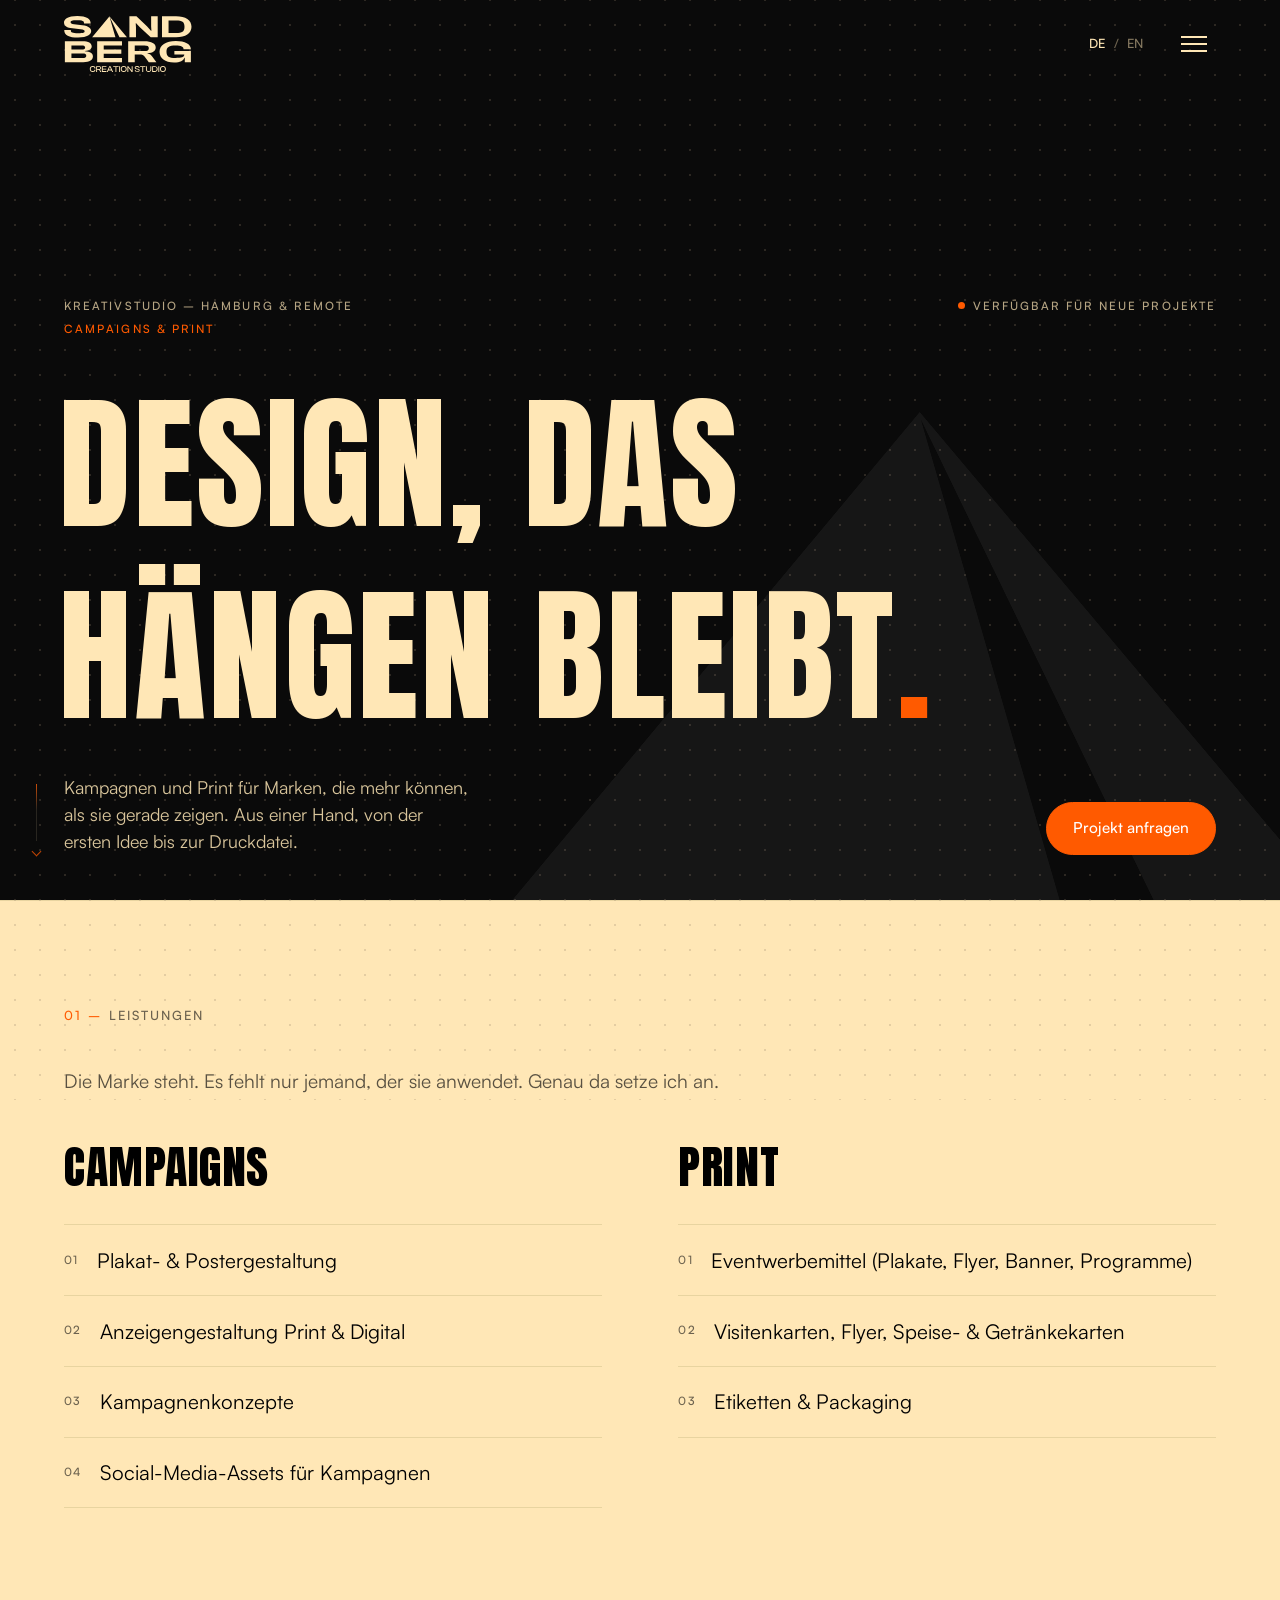
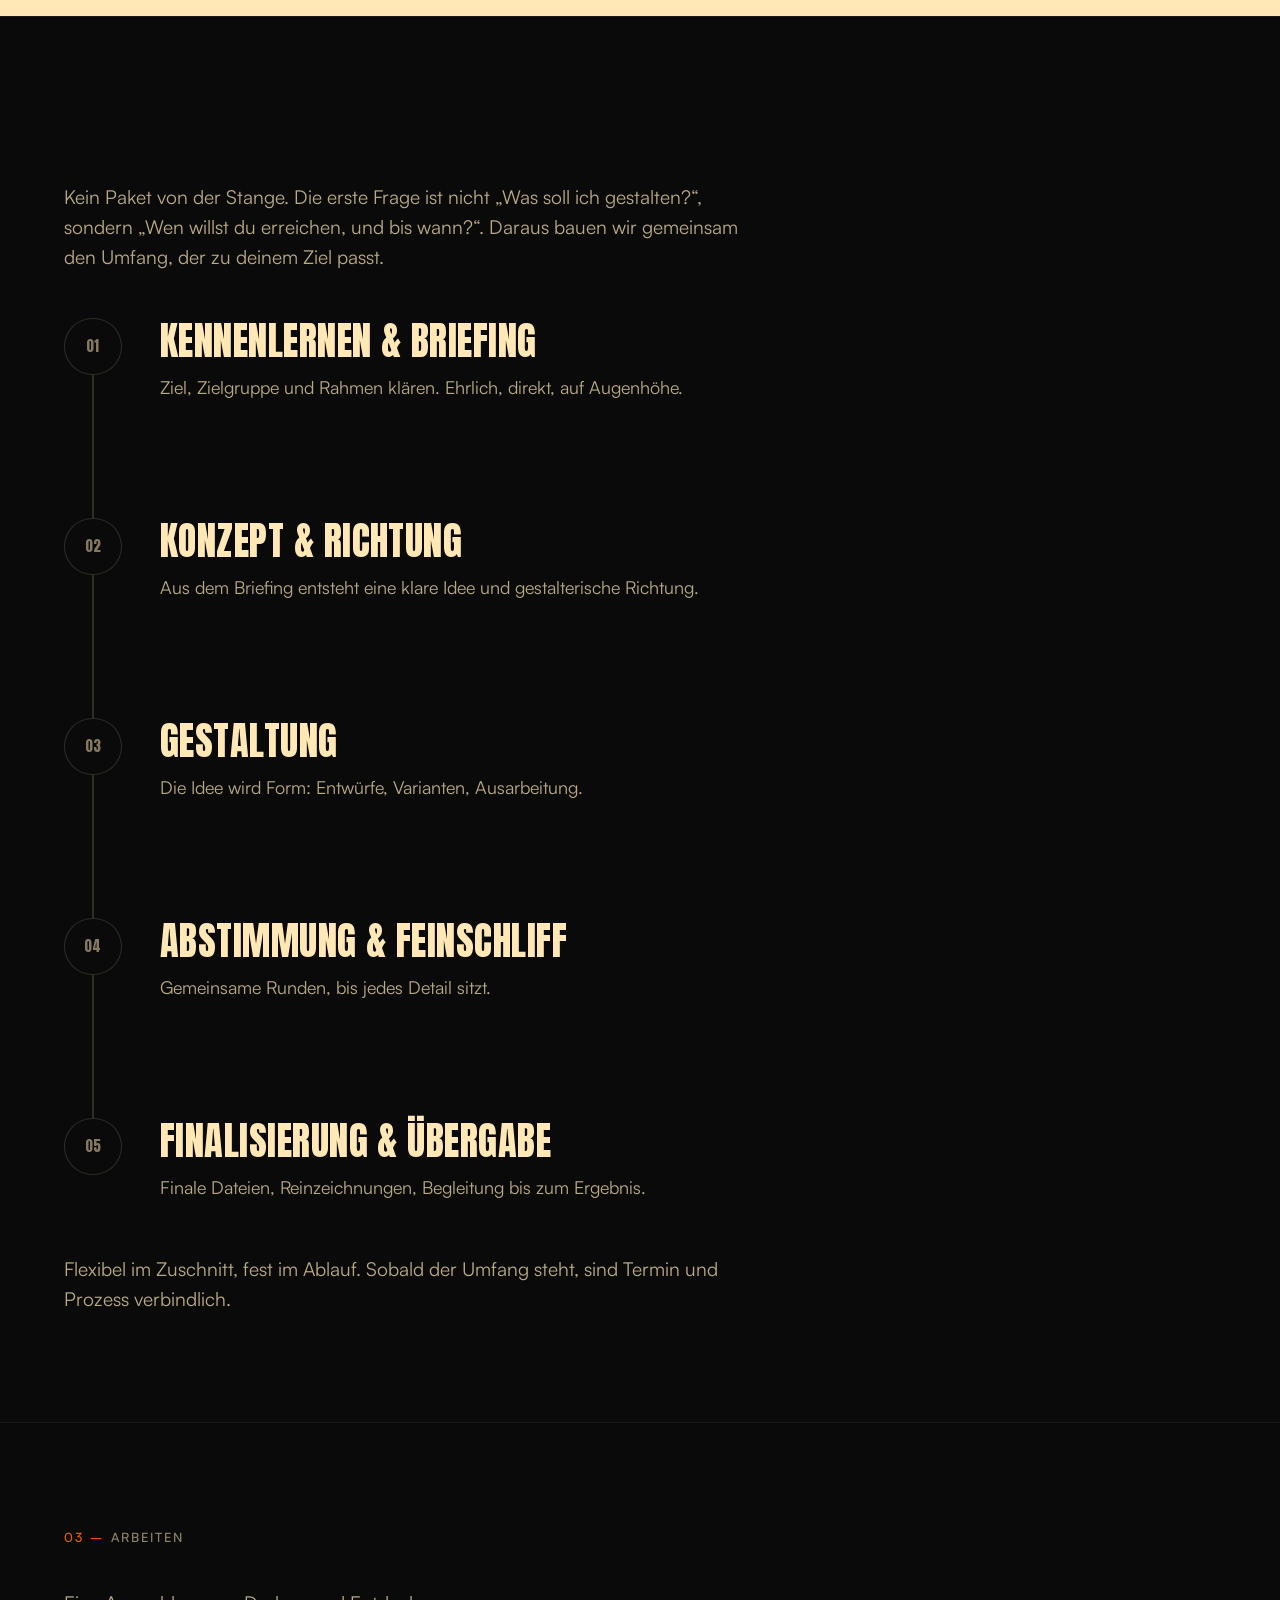
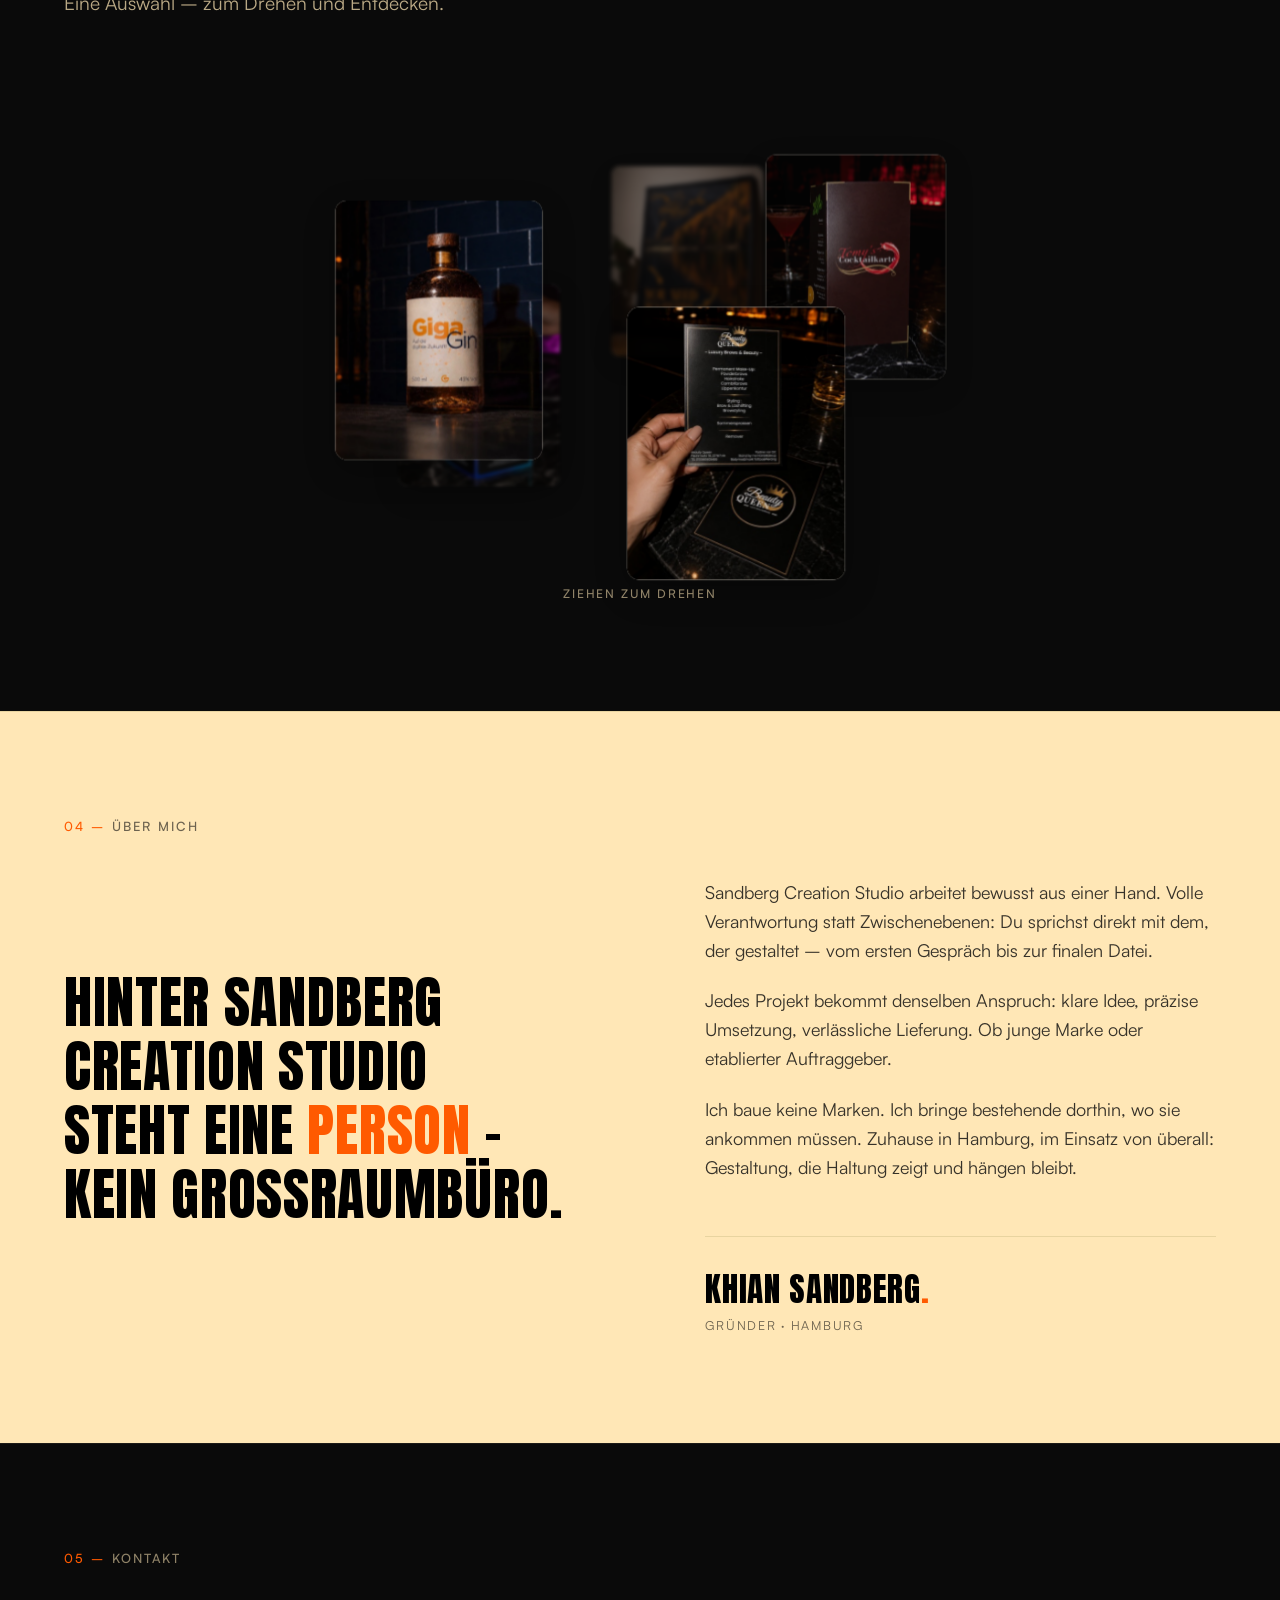
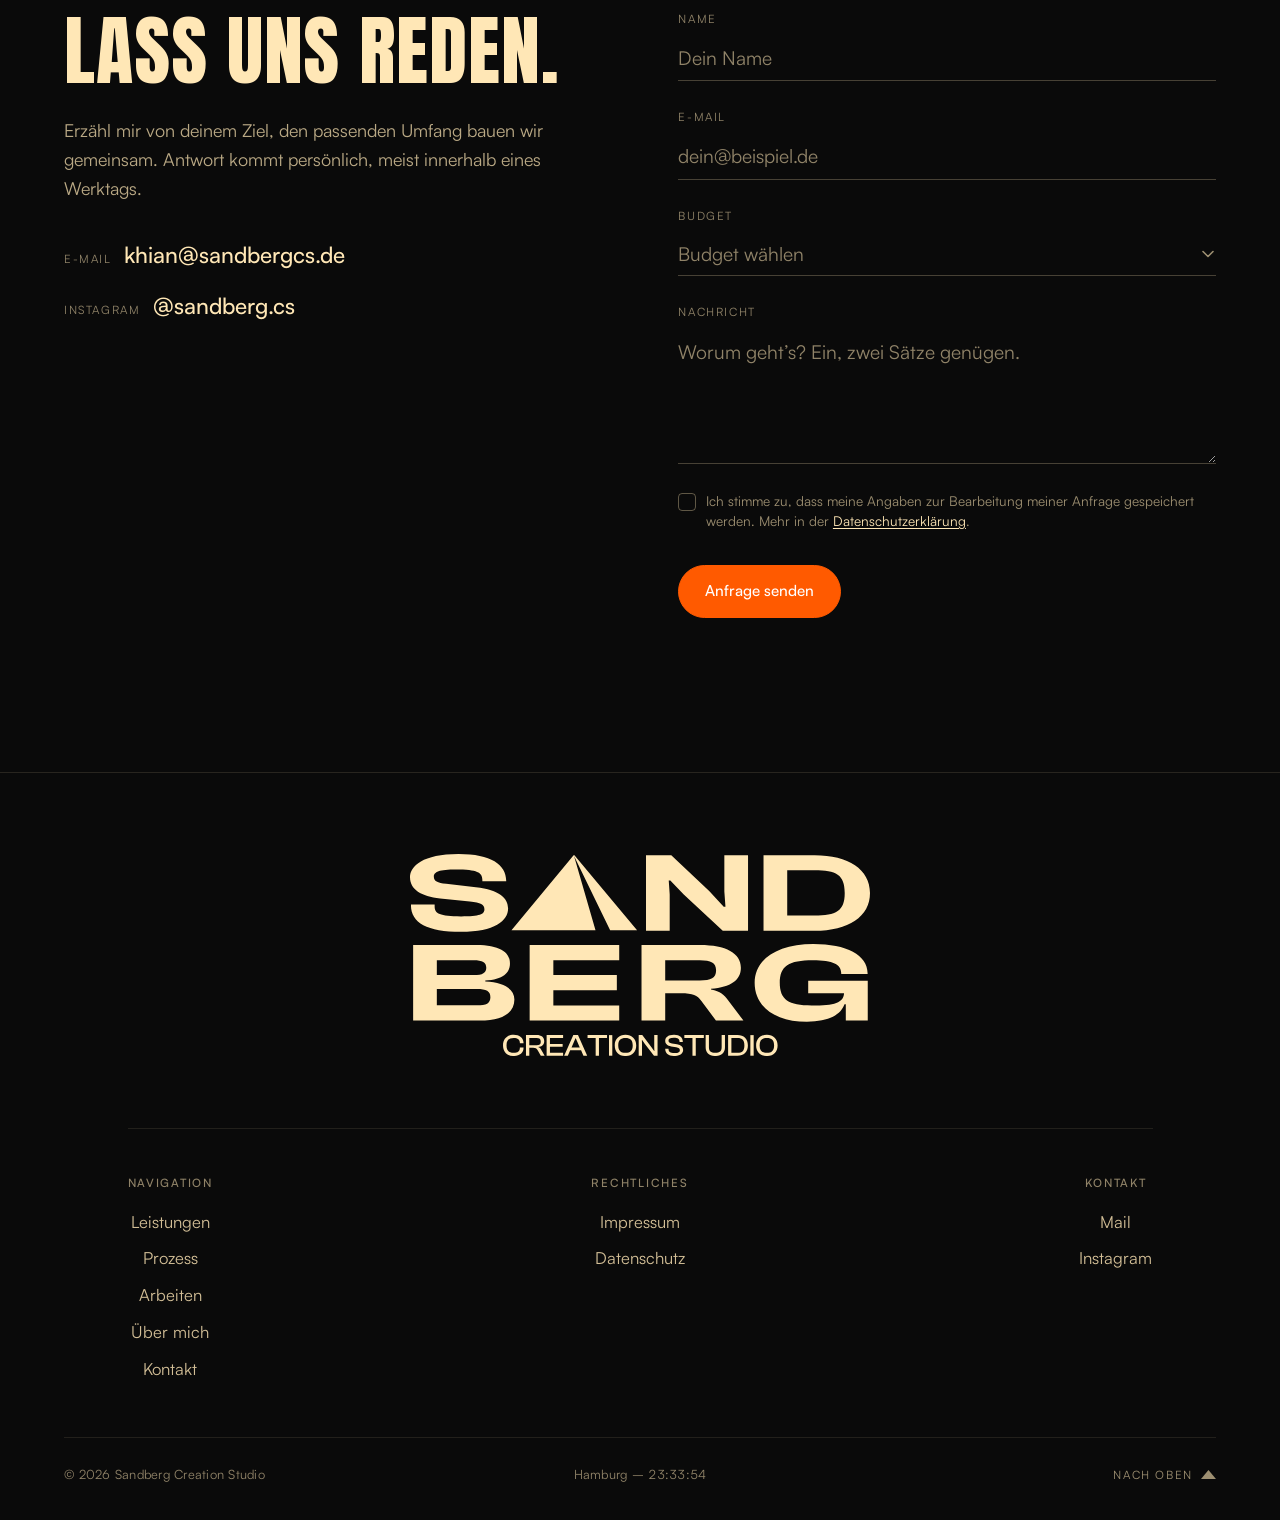
==== commit 3a1e9b92: "Google-Search-Console-Verifizierung + Statement mit vollem Studionamen - Meta-Tag google-site-verifi" ====
--- a/index.html
+++ b/index.html
@@ -6,6 +6,7 @@
   <title>Sandberg Creation Studio – Design, das hängen bleibt.</title>
   <meta name="description" content="Sandberg Creation Studio – Kreativstudio für Campaigns & Print aus Hamburg. Design, das hängen bleibt." />
   <meta name="theme-color" content="#0A0A0A" />
+  <meta name="google-site-verification" content="lJX-Co1IoJti-svXApo1Ul5bqkH_2N-IA-NVzJIkYGE" />
   <link rel="icon" type="image/svg+xml" href="assets/img/favicon.svg" />
   <link rel="icon" type="image/png" sizes="48x48" href="assets/img/favicon-48.png" />
   <link rel="icon" type="image/png" sizes="32x32" href="assets/img/favicon-32.png" />
@@ -349,7 +350,7 @@
 
         <div class="abt__grid">
           <!-- Linke Spalte: ruhiger Leitsatz (sticky) -->
-          <h2 class="abt__statement" id="abt-statement" data-reveal data-words><span data-de="Hinter Sandberg steht eine " data-en="Behind Sandberg stands one ">Hinter Sandberg steht eine </span><em data-de="Person" data-en="person">Person</em><span data-de=" – kein Großraumbüro." data-en=" – not an open-plan office."> – kein Großraumbüro.</span></h2>
+          <h2 class="abt__statement" id="abt-statement" data-reveal data-words><span data-de="Hinter Sandberg Creation Studio steht eine " data-en="Behind Sandberg Creation Studio stands one ">Hinter Sandberg Creation Studio steht eine </span><em data-de="Person" data-en="person">Person</em><span data-de=" – kein Großraumbüro." data-en=" – not an open-plan office."> – kein Großraumbüro.</span></h2>
 
           <!-- Rechte Spalte: Fließtext + Signatur -->
           <div class="abt__body">
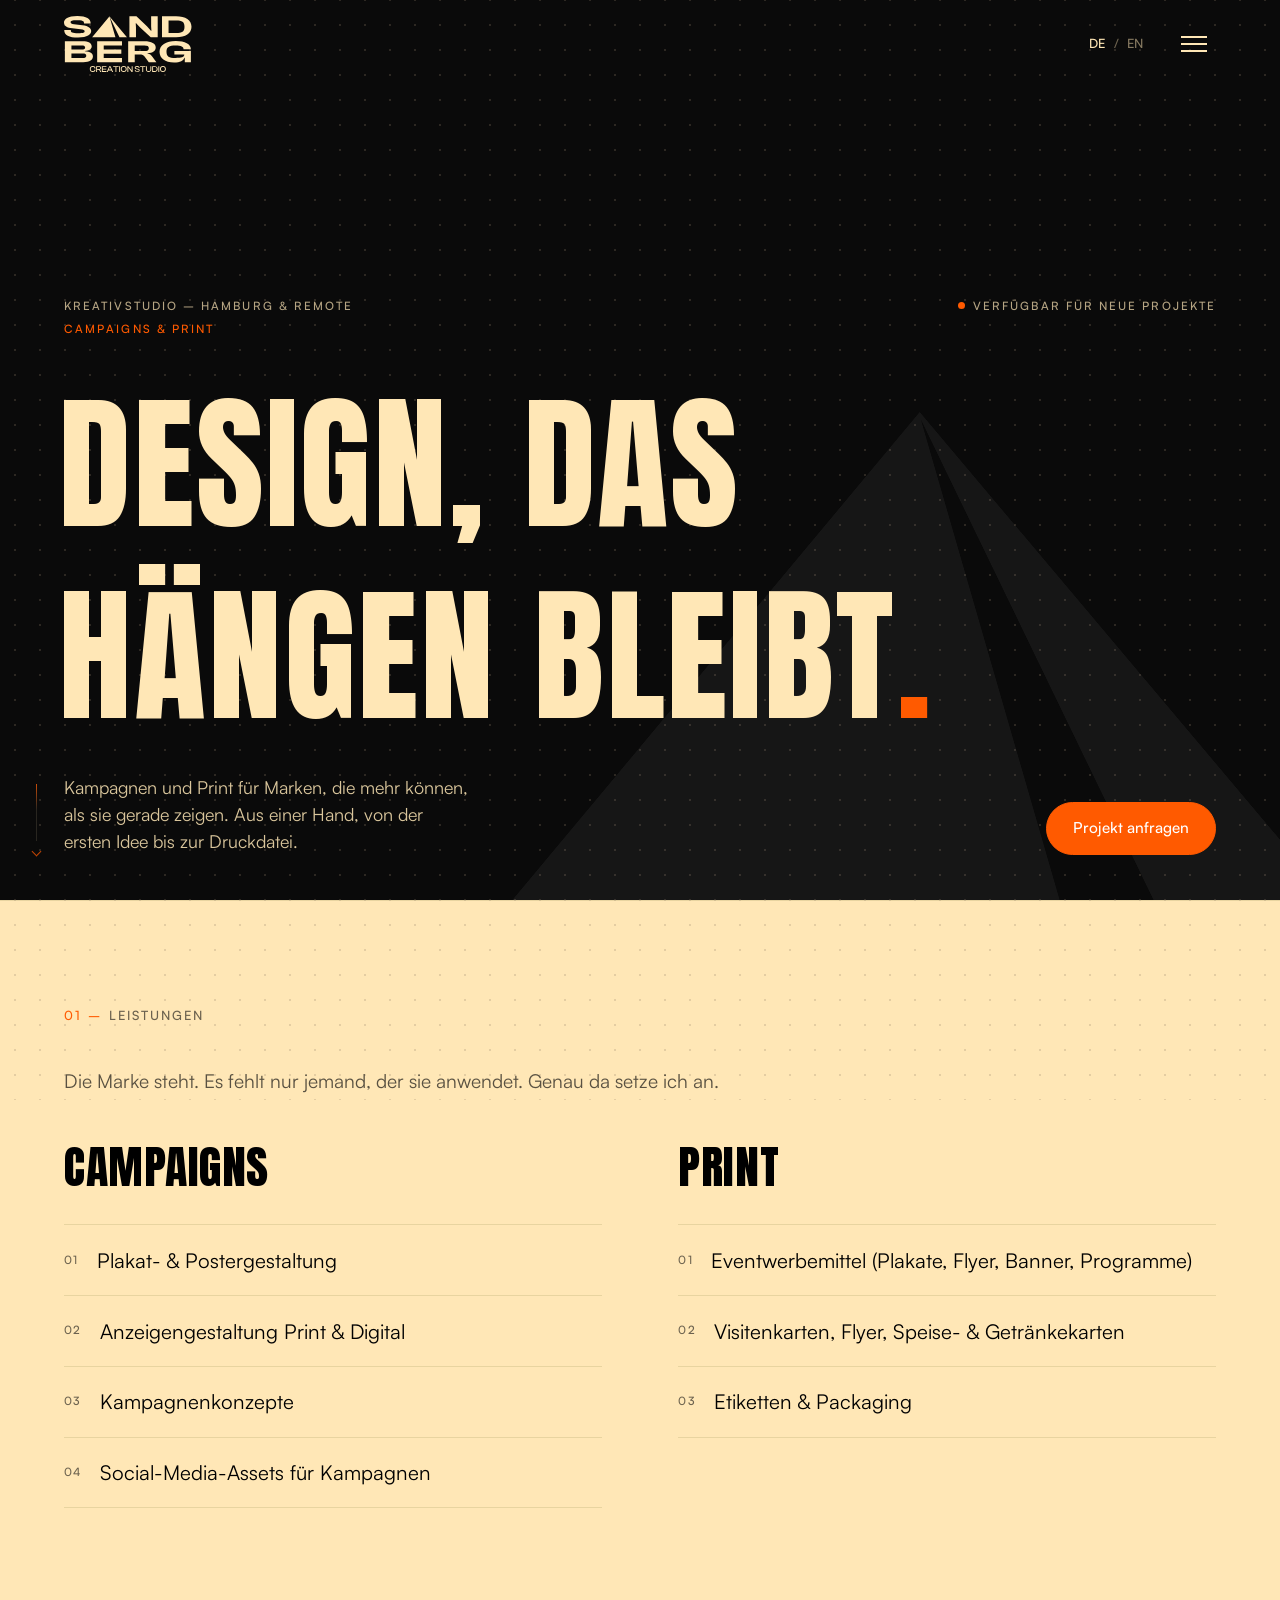
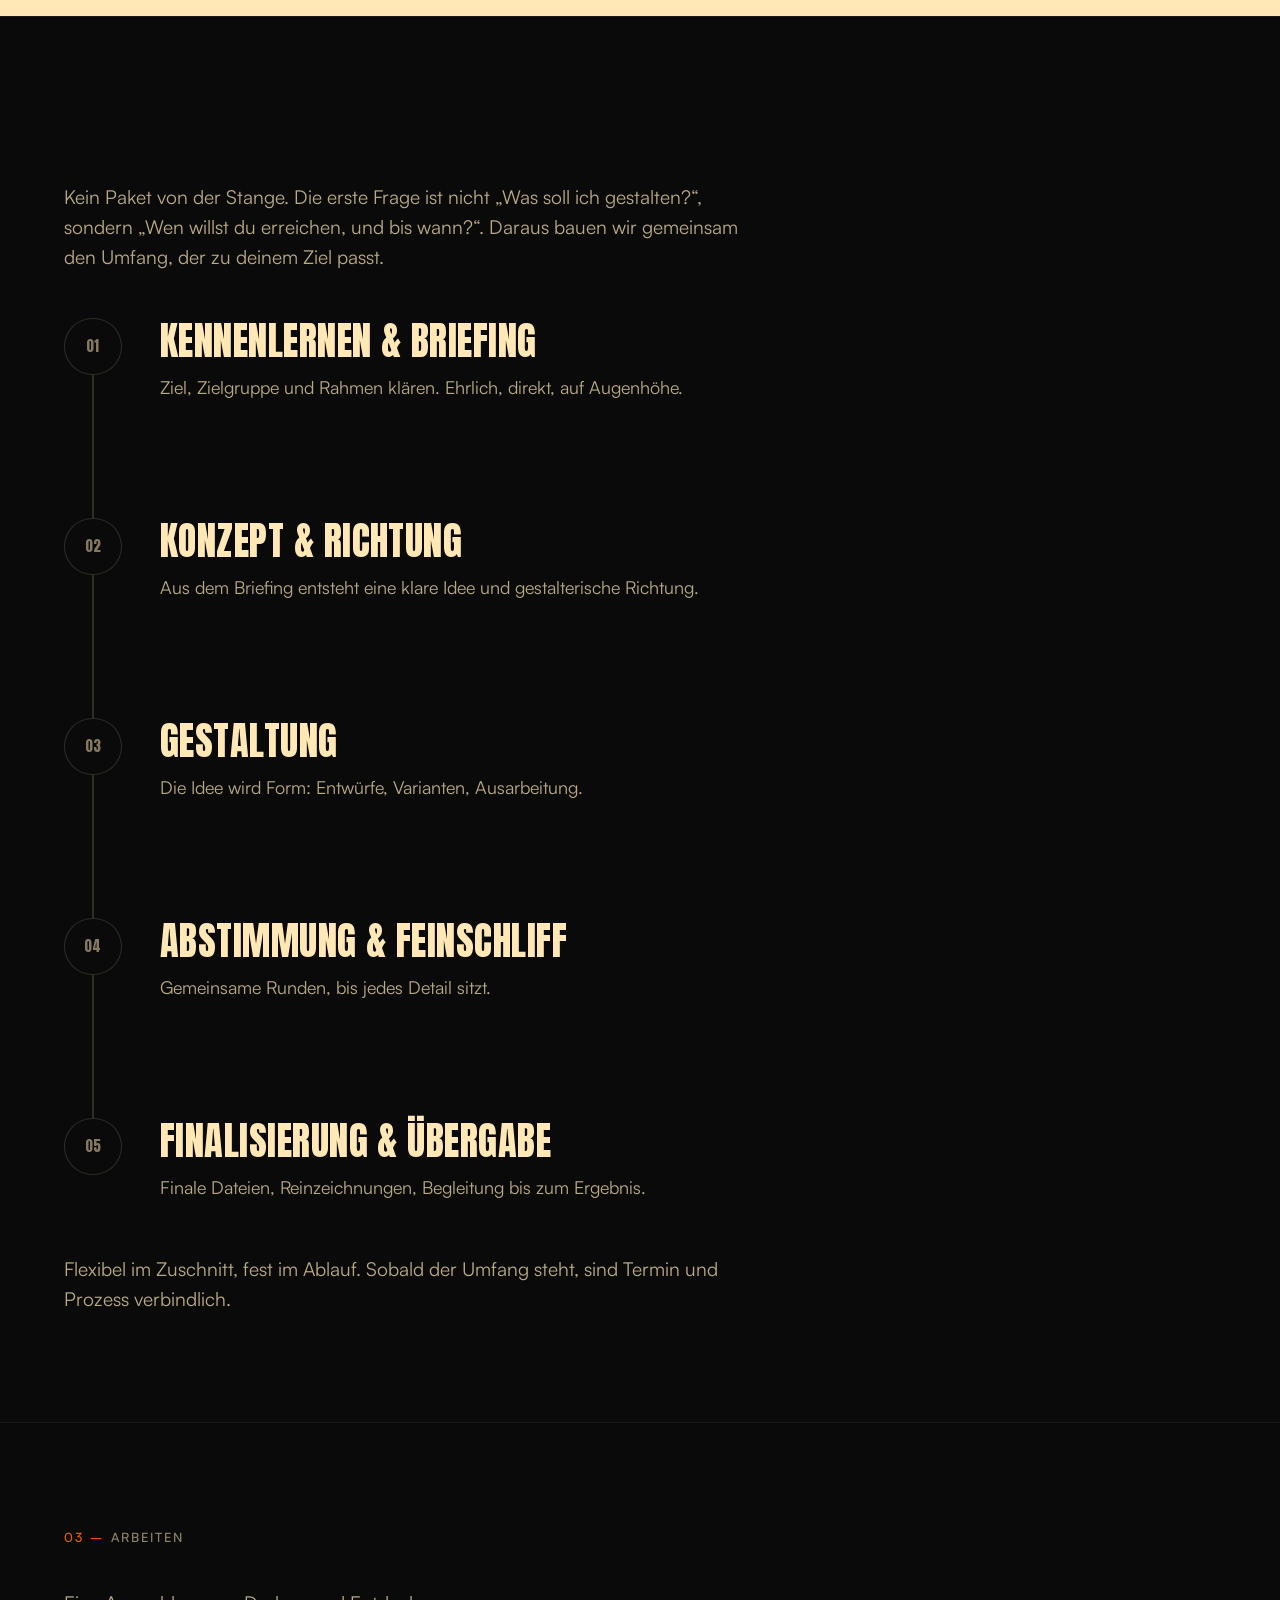
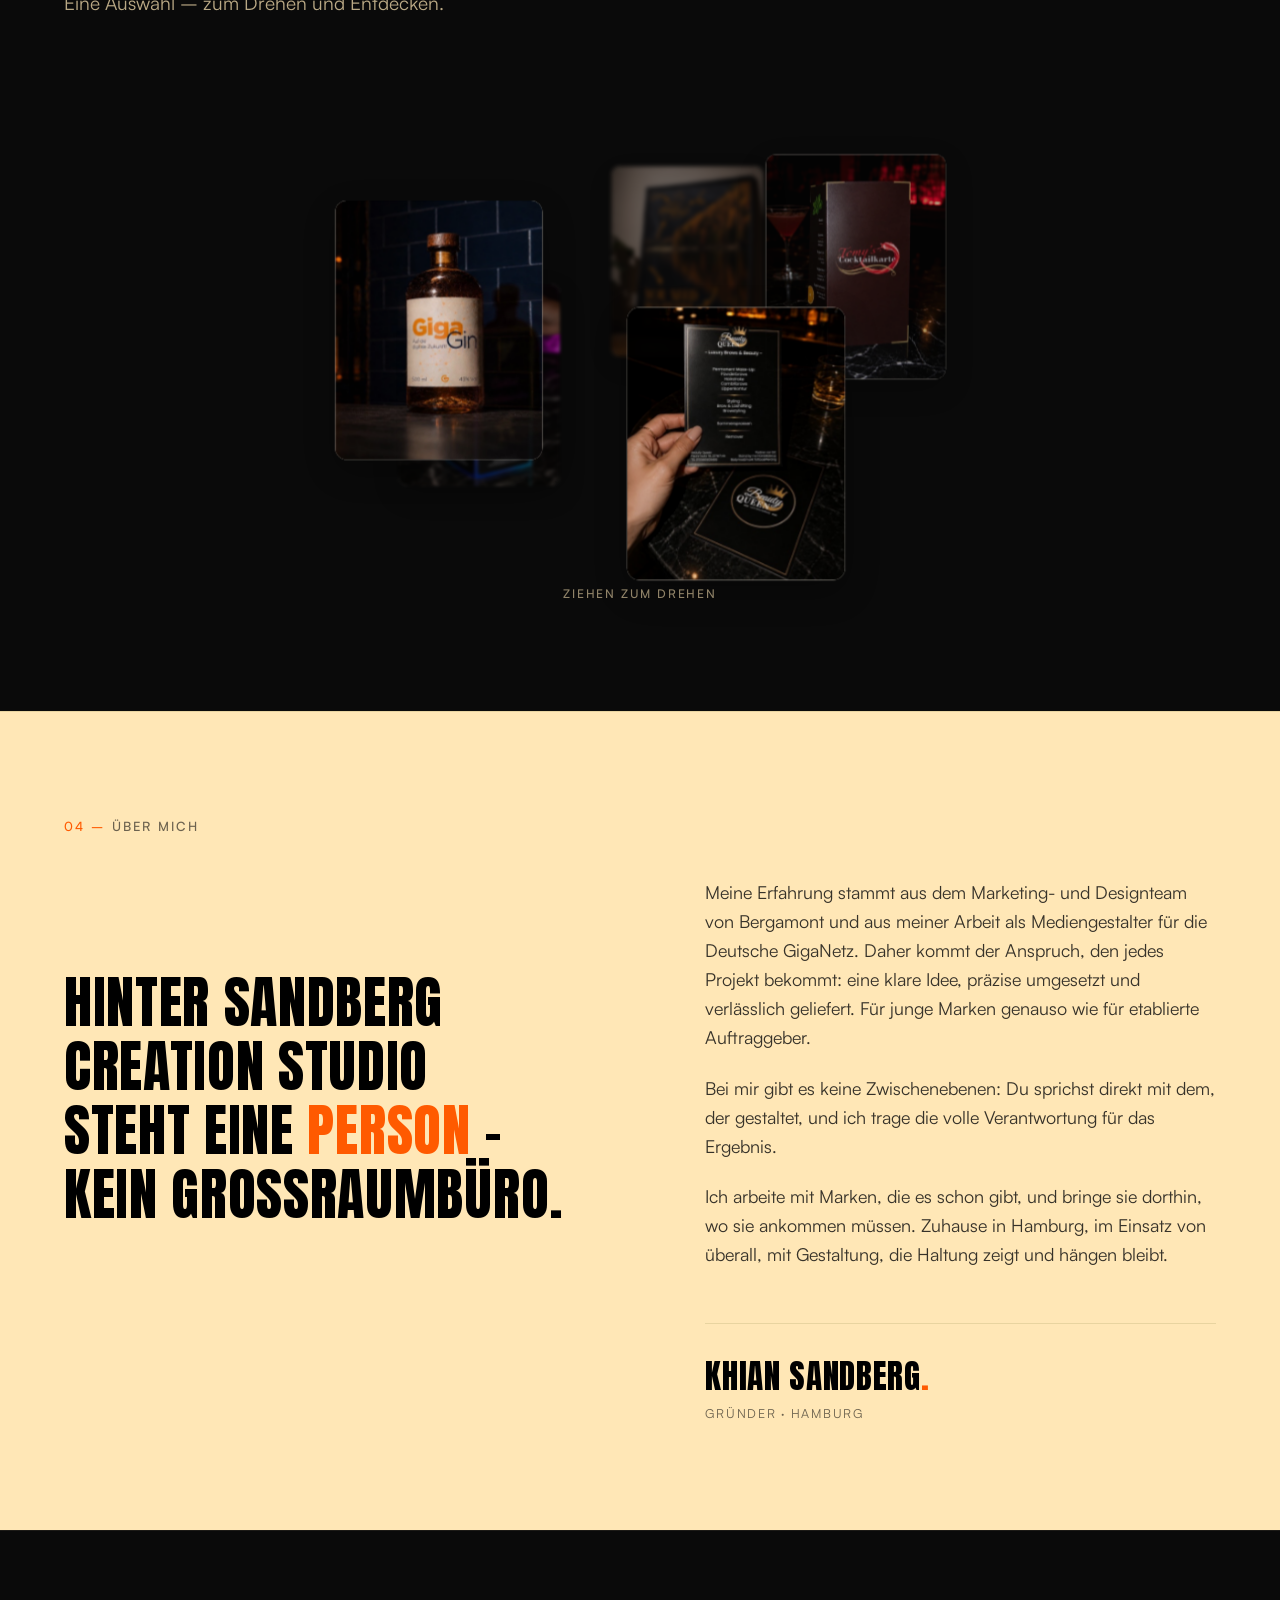
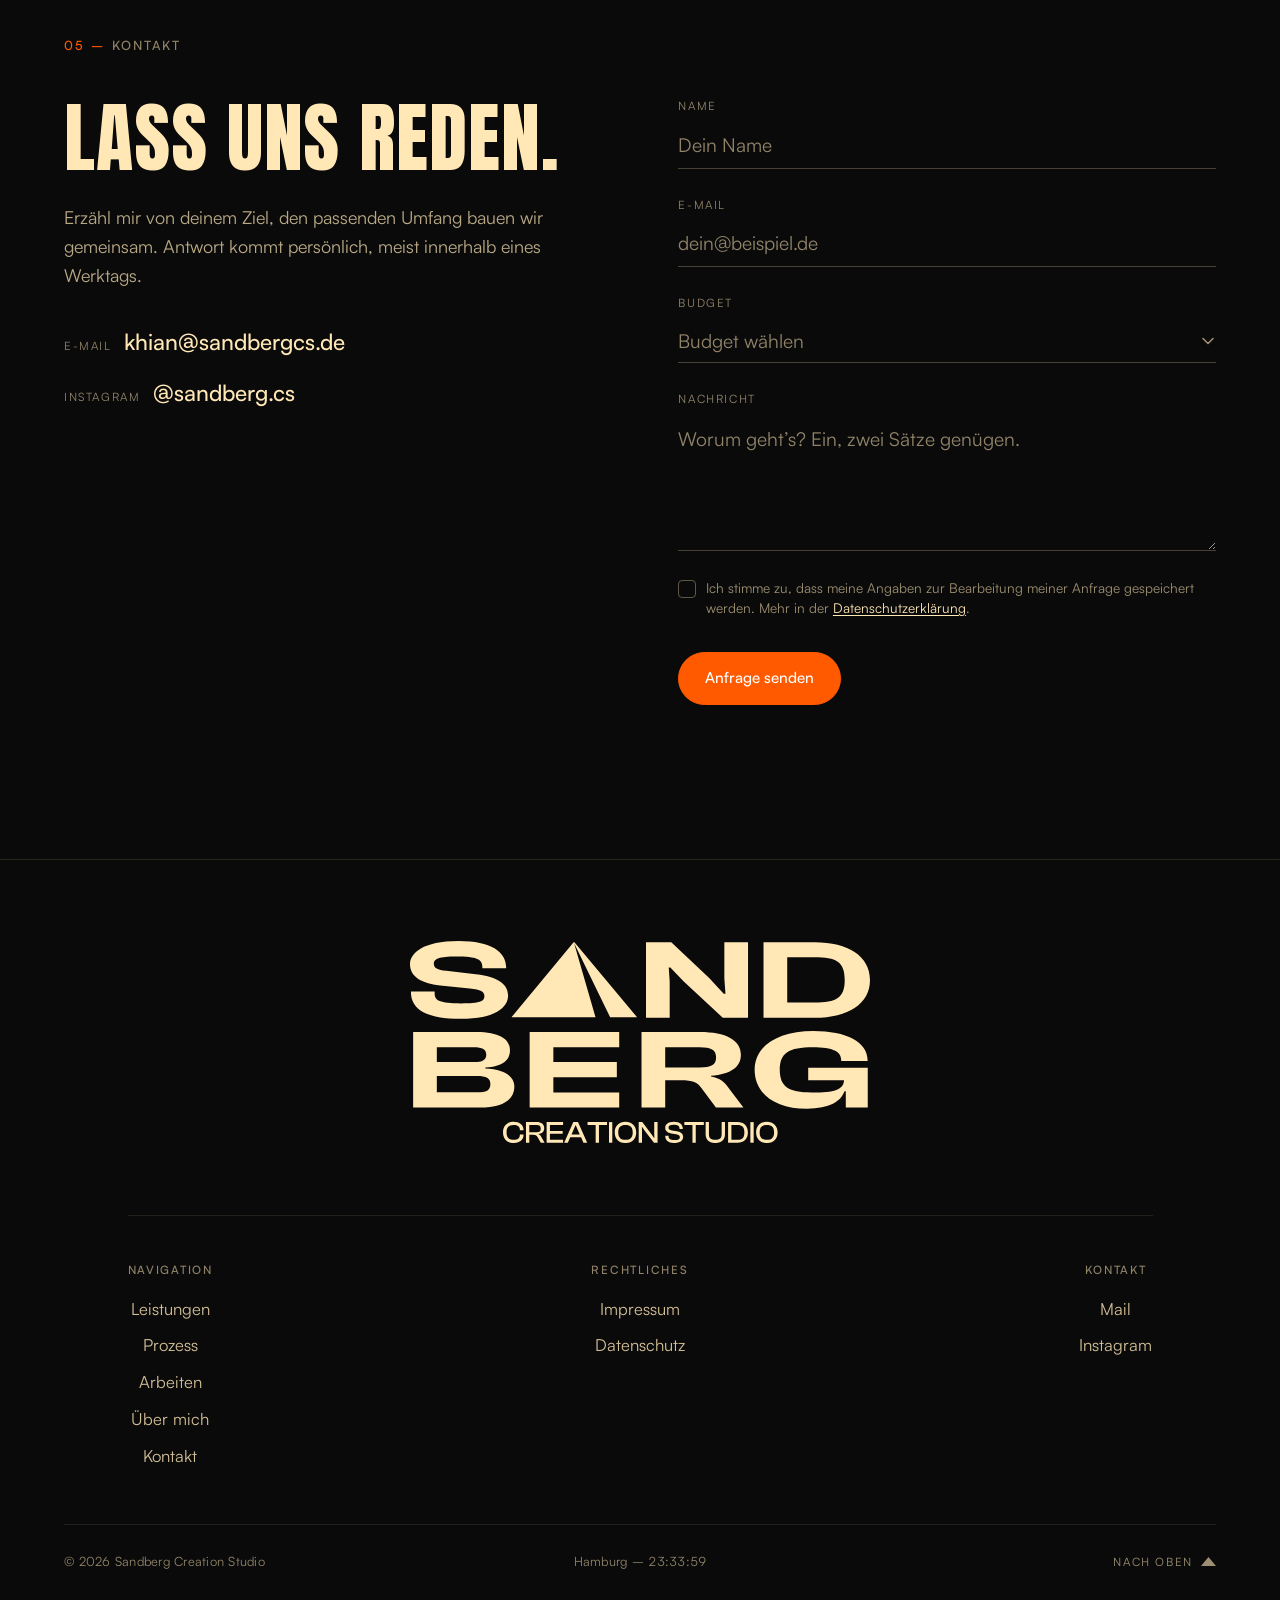
==== commit bbb36490: "Ueber mich neu: Erfahrung (Bergamont, Deutsche GigaNetz) zuerst, ohne Hero-Doppelungen - Absatz 1 ze" ====
--- a/index.html
+++ b/index.html
@@ -355,12 +355,12 @@
           <!-- Rechte Spalte: Fließtext + Signatur -->
           <div class="abt__body">
             <div class="abt__text" data-reveal style="transition-delay:.16s">
-              <p data-de="Sandberg Creation Studio arbeitet bewusst aus einer Hand. Volle Verantwortung statt Zwischenebenen: Du sprichst direkt mit dem, der gestaltet – vom ersten Gespräch bis zur finalen Datei."
-                 data-en="Sandberg Creation Studio deliberately works from a single pair of hands. Full responsibility instead of layers: you talk directly to the person who designs – from first call to final file.">Sandberg Creation Studio arbeitet bewusst aus einer Hand. Volle Verantwortung statt Zwischenebenen: Du sprichst direkt mit dem, der gestaltet – vom ersten Gespräch bis zur finalen Datei.</p>
-              <p data-de="Jedes Projekt bekommt denselben Anspruch: klare Idee, präzise Umsetzung, verlässliche Lieferung. Ob junge Marke oder etablierter Auftraggeber."
-                 data-en="Every project gets the same standard: a clear idea, precise execution, reliable delivery. Young brand or established client.">Jedes Projekt bekommt denselben Anspruch: klare Idee, präzise Umsetzung, verlässliche Lieferung. Ob junge Marke oder etablierter Auftraggeber.</p>
-              <p data-de="Ich baue keine Marken. Ich bringe bestehende dorthin, wo sie ankommen müssen. Zuhause in Hamburg, im Einsatz von überall: Gestaltung, die Haltung zeigt und hängen bleibt."
-                 data-en="I don't build brands. I bring existing ones to where they need to land. At home in Hamburg, working from anywhere: design that takes a stance and sticks.">Ich baue keine Marken. Ich bringe bestehende dorthin, wo sie ankommen müssen. Zuhause in Hamburg, im Einsatz von überall: Gestaltung, die Haltung zeigt und hängen bleibt.</p>
+              <p data-de="Meine Erfahrung stammt aus dem Marketing- und Designteam von Bergamont und aus meiner Arbeit als Mediengestalter für die Deutsche GigaNetz. Daher kommt der Anspruch, den jedes Projekt bekommt: eine klare Idee, präzise umgesetzt und verlässlich geliefert. Für junge Marken genauso wie für etablierte Auftraggeber."
+                 data-en="My experience comes from the marketing and design team at Bergamont and from my work as a media designer for Deutsche GigaNetz. It shaped the standard every project gets: a clear idea, precisely executed and reliably delivered. For young brands and established clients alike.">Meine Erfahrung stammt aus dem Marketing- und Designteam von Bergamont und aus meiner Arbeit als Mediengestalter für die Deutsche GigaNetz. Daher kommt der Anspruch, den jedes Projekt bekommt: eine klare Idee, präzise umgesetzt und verlässlich geliefert. Für junge Marken genauso wie für etablierte Auftraggeber.</p>
+              <p data-de="Bei mir gibt es keine Zwischenebenen: Du sprichst direkt mit dem, der gestaltet, und ich trage die volle Verantwortung für das Ergebnis."
+                 data-en="No layers in between: you talk directly to the person who designs, and I take full responsibility for the result.">Bei mir gibt es keine Zwischenebenen: Du sprichst direkt mit dem, der gestaltet, und ich trage die volle Verantwortung für das Ergebnis.</p>
+              <p data-de="Ich arbeite mit Marken, die es schon gibt, und bringe sie dorthin, wo sie ankommen müssen. Zuhause in Hamburg, im Einsatz von überall, mit Gestaltung, die Haltung zeigt und hängen bleibt."
+                 data-en="I work with brands that already exist and take them where they need to land. At home in Hamburg, working from anywhere, with design that takes a stance and sticks.">Ich arbeite mit Marken, die es schon gibt, und bringe sie dorthin, wo sie ankommen müssen. Zuhause in Hamburg, im Einsatz von überall, mit Gestaltung, die Haltung zeigt und hängen bleibt.</p>
             </div>
 
             <!-- Signatur statt Portrait: rein typografisch, im Headline-System
